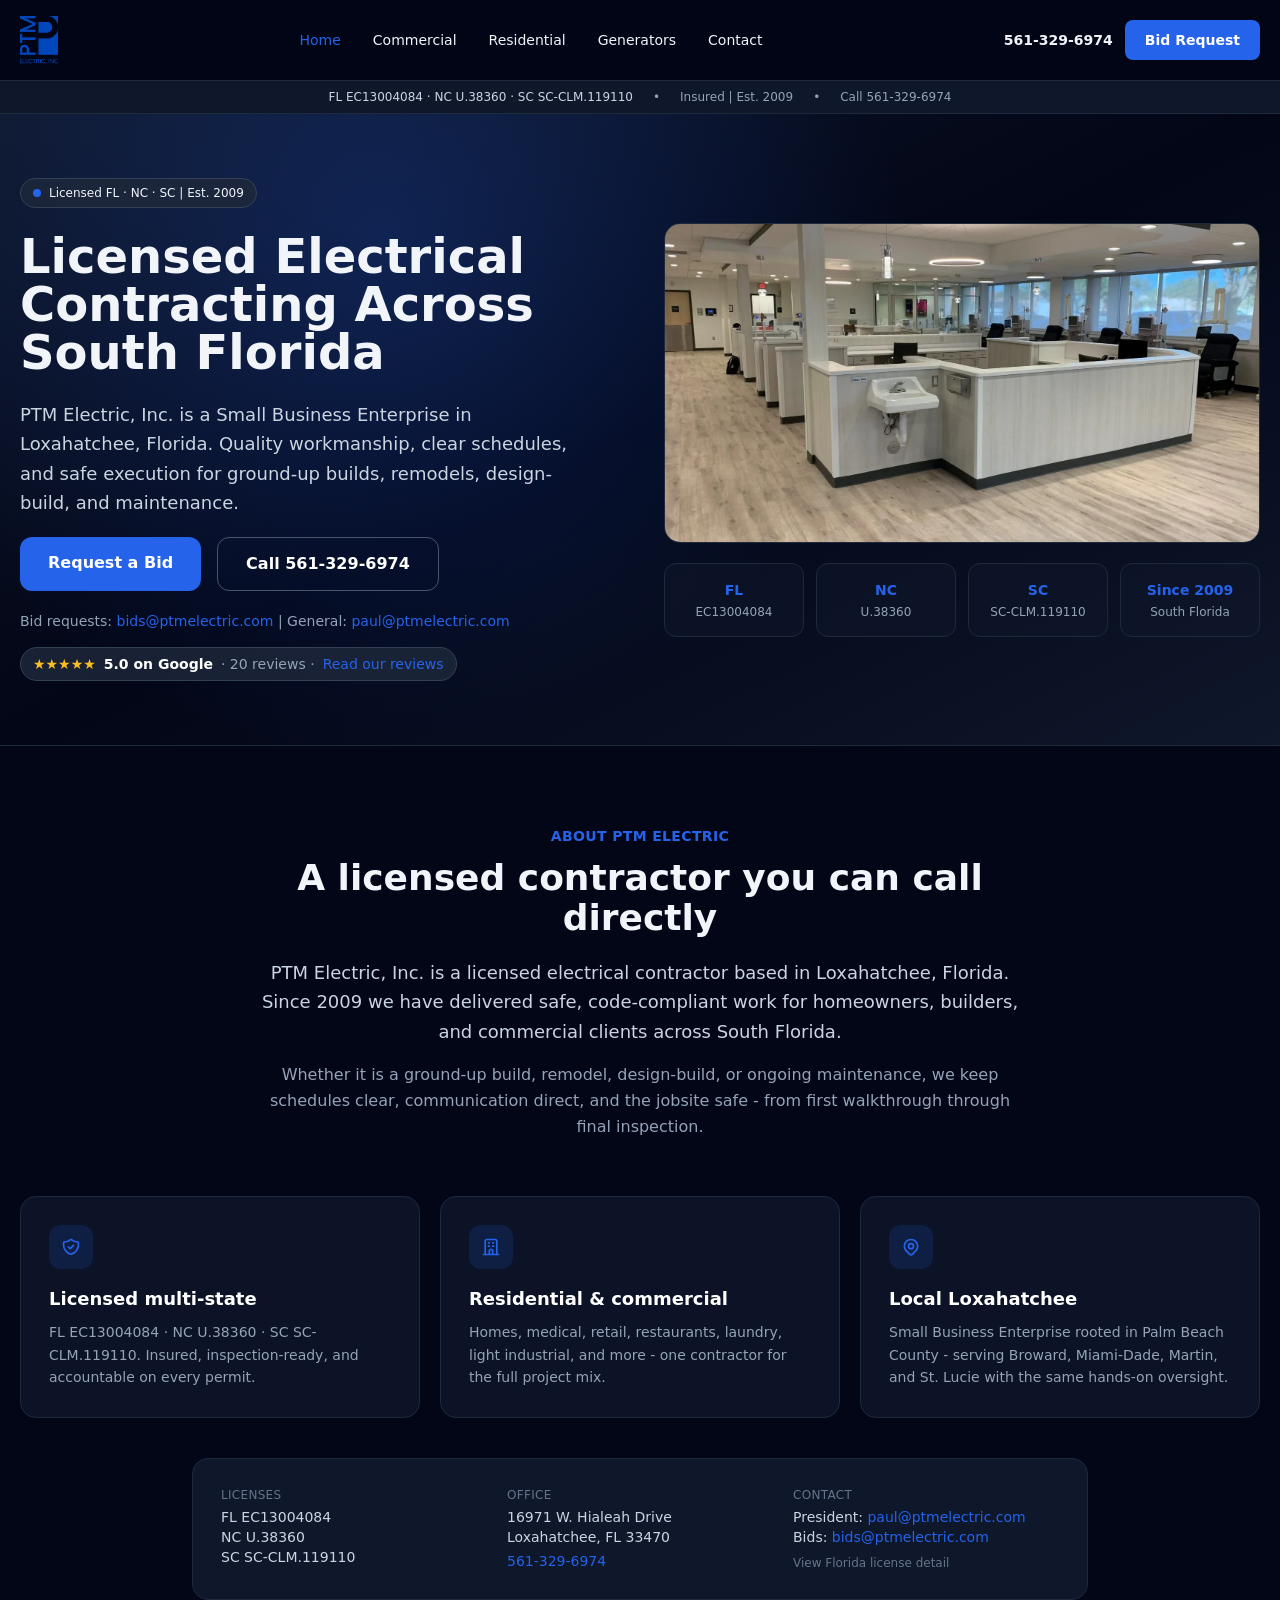
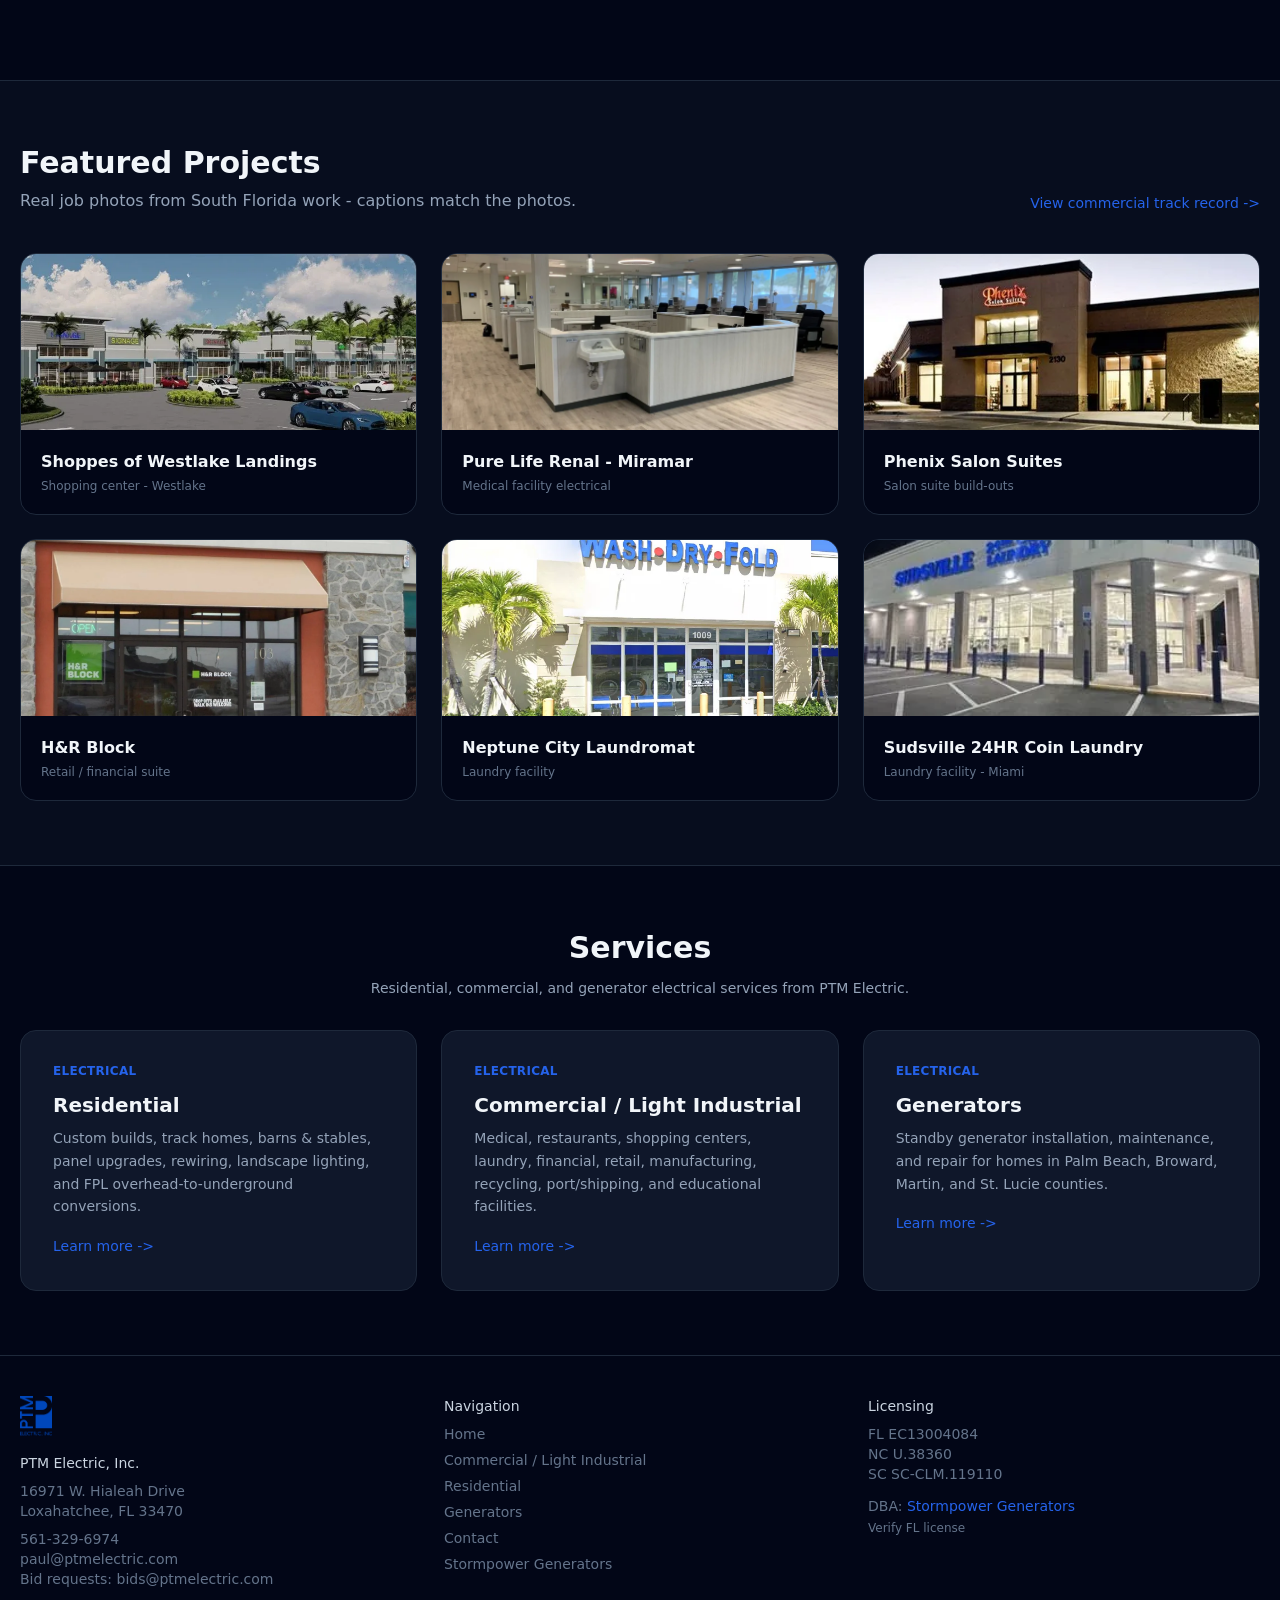
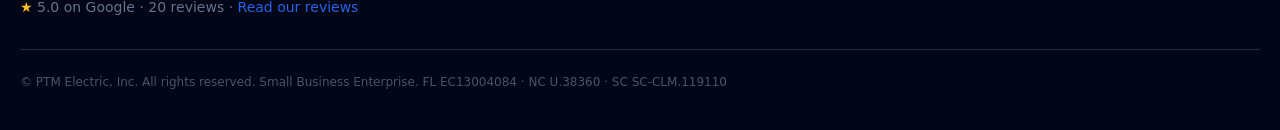
==== index.html @ c814280e "Rewrite meta descriptions (140-155 chars, lead with services)" ====
<!DOCTYPE html>
<html lang="en">
<head>
  <meta charset="UTF-8" />
  <meta name="viewport" content="width=device-width, initial-scale=1" />
  <title>Licensed Electrical Contractor South Florida | PTM Electric, Inc.</title>
  <meta name="description" content="Licensed electrical contractor in Loxahatchee since 2009. Homes and businesses from Miami-Dade to St. Lucie County. Call 561-329-6974.">
  <link rel="canonical" href="https://ptmelectric.com/">
  <link rel="stylesheet" href="css/styles.css?v=fe14230">
  <script type="application/ld+json">{"@context":"https://schema.org","@type":"Electrician","name":"PTM Electric, Inc.","image":"https://ptmelectric.com/images/ptm-logo.png","url":"https://ptmelectric.com","telephone":"+1-561-329-6974","email":"paul@ptmelectric.com","address":{"@type":"PostalAddress","streetAddress":"16971 W. Hialeah Drive","addressLocality":"Loxahatchee","addressRegion":"FL","postalCode":"33470","addressCountry":"US"},"areaServed":[{"@type":"AdministrativeArea","name":"Palm Beach County"},{"@type":"AdministrativeArea","name":"Broward County"},{"@type":"AdministrativeArea","name":"Miami-Dade County"},{"@type":"AdministrativeArea","name":"Martin County"},{"@type":"AdministrativeArea","name":"St. Lucie County"}],"priceRange":"$$","description":"Licensed electrical contractor in South Florida. Licenses: FL EC13004084, NC U.38360, SC SC-CLM.119110. DBA Stormpower Generators for standby generators."}</script>
  <script data-goatcounter="https://ptmelectric.goatcounter.com/count" async src="//gc.zgo.at/count.js"></script>
</head>
<body class="bg-slate-950 text-slate-100 antialiased">
  <div class="fixed bottom-0 inset-x-0 z-50 bg-slate-900/95 backdrop-blur border-t border-slate-700 p-3 flex gap-3 md:hidden">
    <a href="tel:5613296974" class="flex-1 bg-brand-500 hover:bg-brand-600 text-white font-semibold py-3 rounded-xl text-center text-sm">Call 561-329-6974</a>
    <a href="contact.html#bid-request" class="flex-1 border border-slate-500 hover:border-brand-500 text-white font-semibold py-3 rounded-xl text-center text-sm">Bid Request</a>
  </div>
  <header class="bg-slate-950/90 backdrop-blur border-b border-slate-800 sticky top-0 z-40">
    <div class="max-w-7xl mx-auto px-5 py-4 flex items-center justify-between">
      <a href="index.html"><img src="images/ptm-logo.png" alt="PTM Electric, Inc." class="h-10 md:h-12 w-auto object-contain"></a>
      <nav class="hidden md:flex items-center gap-8 text-sm font-medium">
        <a href="index.html" class="text-brand-500">Home</a>
        <a href="commercial.html" class="hover:text-brand-500 transition">Commercial</a>
        <a href="residential.html" class="hover:text-brand-500 transition">Residential</a>
        <a href="generators.html" class="hover:text-brand-500 transition">Generators</a>
        <a href="contact.html" class="hover:text-brand-500 transition">Contact</a>
      </nav>
      <div class="hidden md:flex items-center gap-3">
        <a href="tel:5613296974" class="text-sm font-semibold hover:text-brand-500 transition">561-329-6974</a>
        <a href="contact.html#bid-request" class="bg-brand-500 hover:bg-brand-600 text-white text-sm font-semibold px-5 py-2.5 rounded-lg transition">Bid Request</a>
      </div>
      <button id="menuBtn" class="md:hidden text-slate-300" aria-label="Open menu"><svg class="w-7 h-7" fill="none" stroke="currentColor" viewBox="0 0 24 24"><path stroke-linecap="round" stroke-linejoin="round" stroke-width="2" d="M4 6h16M4 12h16M4 18h16"/></svg></button>
    </div>
    <div id="mobileNav" class="hidden md:hidden border-t border-slate-800 bg-slate-950">
      <div class="px-5 py-4 flex flex-col gap-4 text-sm font-medium">
        <a href="index.html" class="text-brand-500">Home</a>
        <a href="commercial.html" class="hover:text-brand-500 transition">Commercial</a>
        <a href="residential.html" class="hover:text-brand-500 transition">Residential</a>
        <a href="generators.html" class="hover:text-brand-500 transition">Generators</a>
        <a href="contact.html" class="hover:text-brand-500 transition">Contact</a>
      </div>
    </div>
  </header>
  <div class="bg-slate-900 border-b border-slate-800">
    <div class="max-w-7xl mx-auto px-5 py-2 flex flex-wrap items-center justify-center gap-x-5 gap-y-1 text-xs text-slate-400">
      <span class="font-medium text-slate-300">FL EC13004084 &#183; NC U.38360 &#183; SC SC-CLM.119110</span>
      <span class="hidden sm:inline">&#8226;</span>
      <span>Insured | Est. 2009</span>
      <span class="hidden sm:inline">&#8226;</span>
      <span>Call 561-329-6974</span>
    </div>
  </div>
  <section class="relative overflow-hidden">
    <div class="absolute inset-0 bg-gradient-to-br from-slate-900 via-slate-950 to-slate-900"></div>
    <div class="absolute inset-0 opacity-25" style="background-image:radial-gradient(circle at 30% 20%,#2563eb 0%,transparent 50%)"></div>
    <div class="relative max-w-7xl mx-auto px-5 py-14 md:py-16">
      <div class="grid lg:grid-cols-2 gap-12 items-center">
        <div>
          <div class="inline-flex items-center gap-2 bg-slate-800/80 border border-slate-700 text-xs font-medium px-3 py-1.5 rounded-full mb-6"><span class="w-2 h-2 rounded-full bg-brand-500"></span>Licensed FL &#183; NC &#183; SC | Est. 2009</div>
          <h1 class="text-4xl md:text-5xl font-bold leading-tight mb-6">Licensed Electrical Contracting Across South Florida</h1>
          <p class="text-lg text-slate-300 mb-5 max-w-xl leading-relaxed">PTM Electric, Inc. is a Small Business Enterprise in Loxahatchee, Florida. Quality workmanship, clear schedules, and safe execution for ground-up builds, remodels, design-build, and maintenance.</p>
          <div class="flex flex-col sm:flex-row gap-4">
            <a href="contact.html#bid-request" class="bg-brand-500 hover:bg-brand-600 text-white font-semibold px-7 py-3.5 rounded-xl text-center transition">Request a Bid</a>
            <a href="tel:5613296974" class="border border-slate-600 hover:border-brand-500 text-white font-semibold px-7 py-3.5 rounded-xl text-center transition">Call 561-329-6974</a>
          </div>
          <p class="mt-5 text-sm text-slate-400">Bid requests: <a href="mailto:bids@ptmelectric.com" class="text-brand-500 hover:underline">bids@ptmelectric.com</a> | General: <a href="mailto:paul@ptmelectric.com" class="text-brand-500 hover:underline">paul@ptmelectric.com</a></p>
          <a href="https://maps.google.com/?cid=5602815749490715574" target="_blank" rel="noopener" class="mt-4 inline-flex items-center gap-1.5 sm:gap-2 whitespace-nowrap bg-slate-800/80 border border-slate-700 hover:border-brand-500 text-xs sm:text-sm px-3 py-1.5 rounded-full transition"><span class="text-amber-400" aria-hidden="true">&#9733;&#9733;&#9733;&#9733;&#9733;</span><span class="font-semibold text-white">5.0 on Google</span><span class="text-slate-400">&#183; 20 reviews &#183;</span><span class="text-brand-500 font-medium">Read our reviews</span></a>
        </div>
        <div class="space-y-5">
          <img width="1600" height="1200" src="images/projects/pure-life-renal-miramar-medical-facility-interior.webp" alt="Pure Life Renal Miramar - medical facility electrical by PTM Electric" class="rounded-2xl border border-slate-800 w-full object-cover max-h-80">
          <div class="grid grid-cols-2 sm:grid-cols-4 gap-3 text-center">
            <div class="bg-slate-900/60 border border-slate-800 rounded-xl py-4 px-2"><div class="text-brand-500 font-bold text-sm">FL</div><div class="text-xs text-slate-400 mt-1">EC13004084</div></div>
            <div class="bg-slate-900/60 border border-slate-800 rounded-xl py-4 px-2"><div class="text-brand-500 font-bold text-sm">NC</div><div class="text-xs text-slate-400 mt-1">U.38360</div></div>
            <div class="bg-slate-900/60 border border-slate-800 rounded-xl py-4 px-2"><div class="text-brand-500 font-bold text-sm">SC</div><div class="text-xs text-slate-400 mt-1">SC-CLM.119110</div></div>
            <div class="bg-slate-900/60 border border-slate-800 rounded-xl py-4 px-2"><div class="text-brand-500 font-bold text-sm">Since 2009</div><div class="text-xs text-slate-400 mt-1">South Florida</div></div>
          </div>
        </div>
      </div>
    </div>
  </section>
  <section class="py-16 md:py-20 border-t border-slate-800" id="about">
    <div class="max-w-7xl mx-auto px-5">
      <div class="max-w-3xl mx-auto text-center mb-12 md:mb-14">
        <p class="text-brand-500 text-sm font-semibold uppercase tracking-wide mb-3">About PTM Electric</p>
        <h2 class="text-3xl md:text-4xl font-bold mb-5">A licensed contractor you can call directly</h2>
        <p class="text-slate-300 text-lg leading-relaxed mb-4">PTM Electric, Inc. is a licensed electrical contractor based in Loxahatchee, Florida. Since 2009 we have delivered safe, code-compliant work for homeowners, builders, and commercial clients across South Florida.</p>
        <p class="text-slate-400 leading-relaxed">Whether it is a ground-up build, remodel, design-build, or ongoing maintenance, we keep schedules clear, communication direct, and the jobsite safe - from first walkthrough through final inspection.</p>
      </div>
      <div class="grid md:grid-cols-3 gap-5 mb-10">
        <div class="bg-slate-900/80 border border-slate-800 rounded-2xl p-6 md:p-7 hover:border-slate-700 transition">
          <div class="w-11 h-11 rounded-xl bg-brand-500/15 text-brand-500 flex items-center justify-center mb-4" aria-hidden="true">
            <svg class="w-5 h-5" fill="none" stroke="currentColor" viewBox="0 0 24 24"><path stroke-linecap="round" stroke-linejoin="round" stroke-width="2" d="M9 12l2 2 4-4m5.618-4.016A11.955 11.955 0 0112 2.944a11.955 11.955 0 01-8.618 3.04A12.02 12.02 0 003 9c0 5.591 3.824 10.29 9 11.622 5.176-1.332 9-6.03 9-11.622 0-1.042-.133-2.052-.382-3.016z"/></svg>
          </div>
          <h3 class="font-semibold text-white text-lg mb-2">Licensed multi-state</h3>
          <p class="text-sm text-slate-400 leading-relaxed">FL EC13004084 &#183; NC U.38360 &#183; SC SC-CLM.119110. Insured, inspection-ready, and accountable on every permit.</p>
        </div>
        <div class="bg-slate-900/80 border border-slate-800 rounded-2xl p-6 md:p-7 hover:border-slate-700 transition">
          <div class="w-11 h-11 rounded-xl bg-brand-500/15 text-brand-500 flex items-center justify-center mb-4" aria-hidden="true">
            <svg class="w-5 h-5" fill="none" stroke="currentColor" viewBox="0 0 24 24"><path stroke-linecap="round" stroke-linejoin="round" stroke-width="2" d="M19 21V5a2 2 0 00-2-2H7a2 2 0 00-2 2v16m14 0h2m-2 0h-5m-9 0H3m2 0h5M9 7h1m-1 4h1m4-4h1m-1 4h1m-5 10v-5a1 1 0 011-1h2a1 1 0 011 1v5m-4 0h4"/></svg>
          </div>
          <h3 class="font-semibold text-white text-lg mb-2">Residential &amp; commercial</h3>
          <p class="text-sm text-slate-400 leading-relaxed">Homes, medical, retail, restaurants, laundry, light industrial, and more - one contractor for the full project mix.</p>
        </div>
        <div class="bg-slate-900/80 border border-slate-800 rounded-2xl p-6 md:p-7 hover:border-slate-700 transition">
          <div class="w-11 h-11 rounded-xl bg-brand-500/15 text-brand-500 flex items-center justify-center mb-4" aria-hidden="true">
            <svg class="w-5 h-5" fill="none" stroke="currentColor" viewBox="0 0 24 24"><path stroke-linecap="round" stroke-linejoin="round" stroke-width="2" d="M17.657 16.657L13.414 20.9a1.998 1.998 0 01-2.827 0l-4.244-4.243a8 8 0 1111.314 0z"/><path stroke-linecap="round" stroke-linejoin="round" stroke-width="2" d="M15 11a3 3 0 11-6 0 3 3 0 016 0z"/></svg>
          </div>
          <h3 class="font-semibold text-white text-lg mb-2">Local Loxahatchee</h3>
          <p class="text-sm text-slate-400 leading-relaxed">Small Business Enterprise rooted in Palm Beach County - serving Broward, Miami-Dade, Martin, and St. Lucie with the same hands-on oversight.</p>
        </div>
      </div>
      <div class="max-w-4xl mx-auto bg-slate-900 border border-slate-800 rounded-2xl p-6 md:p-7">
        <div class="grid sm:grid-cols-3 gap-5 text-sm">
          <div>
            <div class="text-xs uppercase tracking-wide text-slate-500 mb-1">Licenses</div>
            <div class="text-slate-300">FL EC13004084</div>
            <div class="text-slate-300">NC U.38360</div>
            <div class="text-slate-300">SC SC-CLM.119110</div>
          </div>
          <div>
            <div class="text-xs uppercase tracking-wide text-slate-500 mb-1">Office</div>
            <div class="text-slate-300">16971 W. Hialeah Drive</div>
            <div class="text-slate-300">Loxahatchee, FL 33470</div>
            <div class="mt-1"><a href="tel:5613296974" class="text-brand-500 hover:underline">561-329-6974</a></div>
          </div>
          <div>
            <div class="text-xs uppercase tracking-wide text-slate-500 mb-1">Contact</div>
            <div class="text-slate-300">President: <a href="mailto:paul@ptmelectric.com" class="text-brand-500 hover:underline">paul@ptmelectric.com</a></div>
            <div class="text-slate-300">Bids: <a href="mailto:bids@ptmelectric.com" class="text-brand-500 hover:underline">bids@ptmelectric.com</a></div>
            <div class="mt-2 text-xs text-slate-500"><a href="https://www.myfloridalicense.com/LicenseDetail.asp?SID=&id=FB0F0DAA7CD6AF671BA4BA34830B08B7" class="hover:text-brand-500" target="_blank" rel="noopener">View Florida license detail</a></div>
          </div>
        </div>
      </div>
    </div>
  </section>
  <section class="py-16 bg-slate-900/40 border-y border-slate-800">
    <div class="max-w-7xl mx-auto px-5">
      <div class="flex flex-col md:flex-row md:items-end md:justify-between gap-4 mb-10">
        <div>
          <h2 class="text-3xl font-bold mb-2">Featured Projects</h2>
          <p class="text-slate-400">Real job photos from South Florida work - captions match the photos.</p>
        </div>
        <a href="commercial.html" class="text-brand-500 hover:underline text-sm font-medium">View commercial track record -></a>
      </div>
      <div class="grid sm:grid-cols-2 lg:grid-cols-3 gap-6">
        <article class="bg-slate-950 border border-slate-800 rounded-2xl overflow-hidden"><img width="800" height="314" loading="lazy" decoding="async" src="images/projects/shoppes-of-westlake-landings.webp" alt="Shoppes of Westlake Landings commercial plaza" class="w-full h-44 object-cover"><div class="p-5"><h3 class="font-semibold mb-1">Shoppes of Westlake Landings</h3><p class="text-xs text-slate-500">Shopping center - Westlake</p></div></article>
        <article class="bg-slate-950 border border-slate-800 rounded-2xl overflow-hidden"><img width="1600" height="1200" loading="lazy" decoding="async" src="images/projects/pure-life-renal-miramar-medical-facility-interior.webp" alt="Pure Life Renal Miramar dialysis clinic interior" class="w-full h-44 object-cover"><div class="p-5"><h3 class="font-semibold mb-1">Pure Life Renal - Miramar</h3><p class="text-xs text-slate-500">Medical facility electrical</p></div></article>
        <article class="bg-slate-950 border border-slate-800 rounded-2xl overflow-hidden"><img width="530" height="246" loading="lazy" decoding="async" src="images/projects/phenix-salon-suites-storefront-at-night.webp" alt="Phenix Salon Suites illuminated storefront" class="w-full h-44 object-cover"><div class="p-5"><h3 class="font-semibold mb-1">Phenix Salon Suites</h3><p class="text-xs text-slate-500">Salon suite build-outs</p></div></article>
        <article class="bg-slate-950 border border-slate-800 rounded-2xl overflow-hidden"><img width="1200" height="1008" loading="lazy" decoding="async" src="images/projects/handr-block-retail-storefront.webp" alt="H&amp;R Block commercial storefront suite 103" class="w-full h-44 object-cover"><div class="p-5"><h3 class="font-semibold mb-1">H&amp;R Block</h3><p class="text-xs text-slate-500">Retail / financial suite</p></div></article>
        <article class="bg-slate-950 border border-slate-800 rounded-2xl overflow-hidden"><img width="721" height="447" loading="lazy" decoding="async" src="images/projects/neptune-city-laundromat-storefront.webp" alt="Neptune City Laundromat Wash Dry Fold storefront" class="w-full h-44 object-cover"><div class="p-5"><h3 class="font-semibold mb-1">Neptune City Laundromat</h3><p class="text-xs text-slate-500">Laundry facility</p></div></article>
        <article class="bg-slate-950 border border-slate-800 rounded-2xl overflow-hidden"><img width="348" height="348" loading="lazy" decoding="async" src="images/projects/sudsville-24hr-coin-laundry-night-exterior.webp" alt="Sudsville 24HR Coin Laundry night exterior" class="w-full h-44 object-cover"><div class="p-5"><h3 class="font-semibold mb-1">Sudsville 24HR Coin Laundry</h3><p class="text-xs text-slate-500">Laundry facility - Miami</p></div></article>
      </div>
    </div>
  </section>
  <section class="py-16" id="services">
    <div class="max-w-7xl mx-auto px-5">
      <h2 class="text-3xl font-bold mb-3 text-center">Services</h2>
      <p class="text-slate-400 text-center text-sm mb-8 max-w-2xl mx-auto">Residential, commercial, and generator electrical services from PTM Electric.</p>
      <div class="grid md:grid-cols-3 gap-6">
        <a href="residential.html" class="block bg-slate-900 border border-slate-800 hover:border-brand-500 rounded-2xl p-8 transition h-full">
          <div class="text-brand-500 text-xs font-semibold uppercase tracking-wide mb-3">Electrical</div>
          <h3 class="text-xl font-bold mb-2">Residential</h3>
          <p class="text-slate-400 text-sm leading-relaxed mb-4">Custom builds, track homes, barns &amp; stables, panel upgrades, rewiring, landscape lighting, and FPL overhead-to-underground conversions.</p>
          <span class="text-brand-500 text-sm font-medium">Learn more -></span>
        </a>
        <a href="commercial.html" class="block bg-slate-900 border border-slate-800 hover:border-brand-500 rounded-2xl p-8 transition h-full">
          <div class="text-brand-500 text-xs font-semibold uppercase tracking-wide mb-3">Electrical</div>
          <h3 class="text-xl font-bold mb-2">Commercial / Light Industrial</h3>
          <p class="text-slate-400 text-sm leading-relaxed mb-4">Medical, restaurants, shopping centers, laundry, financial, retail, manufacturing, recycling, port/shipping, and educational facilities.</p>
          <span class="text-brand-500 text-sm font-medium">Learn more -></span>
        </a>
        <a href="generators.html" class="block bg-slate-900 border border-slate-800 hover:border-brand-500 rounded-2xl p-8 transition h-full">
          <div class="text-brand-500 text-xs font-semibold uppercase tracking-wide mb-3">Electrical</div>
          <h3 class="text-xl font-bold mb-2">Generators</h3>
          <p class="text-slate-400 text-sm leading-relaxed mb-4">Standby generator installation, maintenance, and repair for homes in Palm Beach, Broward, Martin, and St. Lucie counties.</p>
          <span class="text-brand-500 text-sm font-medium">Learn more -></span>
        </a>
      </div>
    </div>
  </section>
  <footer class="border-t border-slate-800 py-10 pb-24 md:pb-10">
    <div class="max-w-7xl mx-auto px-5">
      <div class="grid md:grid-cols-3 gap-8 text-sm text-slate-500 mb-8">
        <div>
          <a href="index.html" class="inline-block mb-3"><img src="images/ptm-logo.png" alt="PTM Electric, Inc." class="h-10 w-auto object-contain"></a>
          <div class="font-medium text-slate-300 mb-2">PTM Electric, Inc.</div>
          <div>16971 W. Hialeah Drive</div>
          <div>Loxahatchee, FL 33470</div>
          <div class="mt-2"><a href="tel:5613296974" class="hover:text-brand-500 transition">561-329-6974</a></div>
          <div><a href="mailto:paul@ptmelectric.com" class="hover:text-brand-500 transition">paul@ptmelectric.com</a></div>
          <div>Bid requests: <a href="mailto:bids@ptmelectric.com" class="hover:text-brand-500 transition">bids@ptmelectric.com</a></div>
          <div class="mt-2"><a href="https://maps.google.com/?cid=5602815749490715574" target="_blank" rel="noopener" class="hover:text-brand-500 transition"><span class="text-amber-400" aria-hidden="true">&#9733;</span> 5.0 on Google &#183; 20 reviews &#183; <span class="text-brand-500">Read our reviews</span></a></div>
        </div>
        <div>
          <div class="font-medium text-slate-300 mb-2">Navigation</div>
          <div class="flex flex-col gap-1.5">
            <a href="index.html" class="hover:text-brand-500 transition">Home</a>
            <a href="commercial.html" class="hover:text-brand-500 transition">Commercial / Light Industrial</a>
            <a href="residential.html" class="hover:text-brand-500 transition">Residential</a>
            <a href="generators.html" class="hover:text-brand-500 transition">Generators</a>
            <a href="contact.html" class="hover:text-brand-500 transition">Contact</a>
            <a href="https://www.stormpowergenerators.com" class="hover:text-storm-400 transition" target="_blank" rel="noopener">Stormpower Generators</a>
          </div>
        </div>
        <div>
          <div class="font-medium text-slate-300 mb-2">Licensing</div>
          <div>FL EC13004084</div>
          <div>NC U.38360</div>
          <div>SC SC-CLM.119110</div>
          <div class="mt-3">DBA: <a href="generators.html" class="text-brand-500 hover:underline">Stormpower Generators</a></div>
          <div class="mt-1 text-xs"><a href="https://www.myfloridalicense.com/LicenseDetail.asp?SID=&id=FB0F0DAA7CD6AF671BA4BA34830B08B7" class="hover:text-brand-500 transition" target="_blank" rel="noopener">Verify FL license</a></div>
        </div>
      </div>
      <div class="text-xs text-slate-600 border-t border-slate-800 pt-6">&copy; PTM Electric, Inc. All rights reserved. Small Business Enterprise. FL EC13004084 &#183; NC U.38360 &#183; SC SC-CLM.119110</div>
    </div>
  </footer>
  <script>const btn=document.getElementById('menuBtn');const nav=document.getElementById('mobileNav');if(btn&&nav)btn.addEventListener('click',()=>{nav.classList.toggle('hidden');});</script>
</body>
</html>
---- css/styles.css ----
*,:after,:before{--tw-border-spacing-x:0;--tw-border-spacing-y:0;--tw-translate-x:0;--tw-translate-y:0;--tw-rotate:0;--tw-skew-x:0;--tw-skew-y:0;--tw-scale-x:1;--tw-scale-y:1;--tw-pan-x: ;--tw-pan-y: ;--tw-pinch-zoom: ;--tw-scroll-snap-strictness:proximity;--tw-gradient-from-position: ;--tw-gradient-via-position: ;--tw-gradient-to-position: ;--tw-ordinal: ;--tw-slashed-zero: ;--tw-numeric-figure: ;--tw-numeric-spacing: ;--tw-numeric-fraction: ;--tw-ring-inset: ;--tw-ring-offset-width:0px;--tw-ring-offset-color:#fff;--tw-ring-color:rgba(59,130,246,.5);--tw-ring-offset-shadow:0 0 #0000;--tw-ring-shadow:0 0 #0000;--tw-shadow:0 0 #0000;--tw-shadow-colored:0 0 #0000;--tw-blur: ;--tw-brightness: ;--tw-contrast: ;--tw-grayscale: ;--tw-hue-rotate: ;--tw-invert: ;--tw-saturate: ;--tw-sepia: ;--tw-drop-shadow: ;--tw-backdrop-blur: ;--tw-backdrop-brightness: ;--tw-backdrop-contrast: ;--tw-backdrop-grayscale: ;--tw-backdrop-hue-rotate: ;--tw-backdrop-invert: ;--tw-backdrop-opacity: ;--tw-backdrop-saturate: ;--tw-backdrop-sepia: ;--tw-contain-size: ;--tw-contain-layout: ;--tw-contain-paint: ;--tw-contain-style: }::backdrop{--tw-border-spacing-x:0;--tw-border-spacing-y:0;--tw-translate-x:0;--tw-translate-y:0;--tw-rotate:0;--tw-skew-x:0;--tw-skew-y:0;--tw-scale-x:1;--tw-scale-y:1;--tw-pan-x: ;--tw-pan-y: ;--tw-pinch-zoom: ;--tw-scroll-snap-strictness:proximity;--tw-gradient-from-position: ;--tw-gradient-via-position: ;--tw-gradient-to-position: ;--tw-ordinal: ;--tw-slashed-zero: ;--tw-numeric-figure: ;--tw-numeric-spacing: ;--tw-numeric-fraction: ;--tw-ring-inset: ;--tw-ring-offset-width:0px;--tw-ring-offset-color:#fff;--tw-ring-color:rgba(59,130,246,.5);--tw-ring-offset-shadow:0 0 #0000;--tw-ring-shadow:0 0 #0000;--tw-shadow:0 0 #0000;--tw-shadow-colored:0 0 #0000;--tw-blur: ;--tw-brightness: ;--tw-contrast: ;--tw-grayscale: ;--tw-hue-rotate: ;--tw-invert: ;--tw-saturate: ;--tw-sepia: ;--tw-drop-shadow: ;--tw-backdrop-blur: ;--tw-backdrop-brightness: ;--tw-backdrop-contrast: ;--tw-backdrop-grayscale: ;--tw-backdrop-hue-rotate: ;--tw-backdrop-invert: ;--tw-backdrop-opacity: ;--tw-backdrop-saturate: ;--tw-backdrop-sepia: ;--tw-contain-size: ;--tw-contain-layout: ;--tw-contain-paint: ;--tw-contain-style: }/*! tailwindcss v3.4.17 | MIT License | https://tailwindcss.com*/*,:after,:before{box-sizing:border-box;border:0 solid #e5e7eb}:after,:before{--tw-content:""}:host,html{line-height:1.5;-webkit-text-size-adjust:100%;-moz-tab-size:4;-o-tab-size:4;tab-size:4;font-family:ui-sans-serif,system-ui,sans-serif,Apple Color Emoji,Segoe UI Emoji,Segoe UI Symbol,Noto Color Emoji;font-feature-settings:normal;font-variation-settings:normal;-webkit-tap-highlight-color:transparent}body{margin:0;line-height:inherit}hr{height:0;color:inherit;border-top-width:1px}abbr:where([title]){-webkit-text-decoration:underline dotted;text-decoration:underline dotted}h1,h2,h3,h4,h5,h6{font-size:inherit;font-weight:inherit}a{color:inherit;text-decoration:inherit}b,strong{font-weight:bolder}code,kbd,pre,samp{font-family:ui-monospace,SFMono-Regular,Menlo,Monaco,Consolas,Liberation Mono,Courier New,monospace;font-feature-settings:normal;font-variation-settings:normal;font-size:1em}small{font-size:80%}sub,sup{font-size:75%;line-height:0;position:relative;vertical-align:baseline}sub{bottom:-.25em}sup{top:-.5em}table{text-indent:0;border-color:inherit;border-collapse:collapse}button,input,optgroup,select,textarea{font-family:inherit;font-feature-settings:inherit;font-variation-settings:inherit;font-size:100%;font-weight:inherit;line-height:inherit;letter-spacing:inherit;color:inherit;margin:0;padding:0}button,select{text-transform:none}button,input:where([type=button]),input:where([type=reset]),input:where([type=submit]){-webkit-appearance:button;background-color:transparent;background-image:none}:-moz-focusring{outline:auto}:-moz-ui-invalid{box-shadow:none}progress{vertical-align:baseline}::-webkit-inner-spin-button,::-webkit-outer-spin-button{height:auto}[type=search]{-webkit-appearance:textfield;outline-offset:-2px}::-webkit-search-decoration{-webkit-appearance:none}::-webkit-file-upload-button{-webkit-appearance:button;font:inherit}summary{display:list-item}blockquote,dd,dl,figure,h1,h2,h3,h4,h5,h6,hr,p,pre{margin:0}fieldset{margin:0}fieldset,legend{padding:0}menu,ol,ul{list-style:none;margin:0;padding:0}dialog{padding:0}textarea{resize:vertical}input::-moz-placeholder,textarea::-moz-placeholder{opacity:1;color:#9ca3af}input::placeholder,textarea::placeholder{opacity:1;color:#9ca3af}[role=button],button{cursor:pointer}:disabled{cursor:default}audio,canvas,embed,iframe,img,object,svg,video{display:block;vertical-align:middle}img,video{max-width:100%;height:auto}[hidden]:where(:not([hidden=until-found])){display:none}.fixed{position:fixed}.absolute{position:absolute}.relative{position:relative}.sticky{position:sticky}.inset-0{inset:0}.inset-x-0{left:0;right:0}.bottom-0{bottom:0}.top-0{top:0}.z-40{z-index:40}.z-50{z-index:50}.mx-auto{margin-left:auto;margin-right:auto}.mb-1{margin-bottom:.25rem}.mb-1\.5{margin-bottom:.375rem}.mb-10{margin-bottom:2.5rem}.mb-12{margin-bottom:3rem}.mb-2{margin-bottom:.5rem}.mb-3{margin-bottom:.75rem}.mb-4{margin-bottom:1rem}.mb-5{margin-bottom:1.25rem}.mb-6{margin-bottom:1.5rem}.mb-8{margin-bottom:2rem}.mt-1{margin-top:.25rem}.mt-2{margin-top:.5rem}.mt-3{margin-top:.75rem}.mt-4{margin-top:1rem}.mt-5{margin-top:1.25rem}.mt-6{margin-top:1.5rem}.mt-8{margin-top:2rem}.block{display:block}.inline-block{display:inline-block}.flex{display:flex}.inline-flex{display:inline-flex}.grid{display:grid}.hidden{display:none}.h-10{height:2.5rem}.h-11{height:2.75rem}.h-2{height:.5rem}.h-40{height:10rem}.h-44{height:11rem}.h-5{height:1.25rem}.h-7{height:1.75rem}.h-8{height:2rem}.h-full{height:100%}.max-h-80{max-height:20rem}.w-11{width:2.75rem}.w-2{width:.5rem}.w-5{width:1.25rem}.w-7{width:1.75rem}.w-auto{width:auto}.w-full{width:100%}.max-w-2xl{max-width:42rem}.max-w-3xl{max-width:48rem}.max-w-4xl{max-width:56rem}.max-w-7xl{max-width:80rem}.max-w-xl{max-width:36rem}.flex-1{flex:1 1 0%}.grid-cols-2{grid-template-columns:repeat(2,minmax(0,1fr))}.flex-col{flex-direction:column}.flex-wrap{flex-wrap:wrap}.items-center{align-items:center}.justify-center{justify-content:center}.justify-between{justify-content:space-between}.gap-1\.5{gap:.375rem}.gap-10{gap:2.5rem}.gap-12{gap:3rem}.gap-2{gap:.5rem}.gap-3{gap:.75rem}.gap-4{gap:1rem}.gap-5{gap:1.25rem}.gap-6{gap:1.5rem}.gap-8{gap:2rem}.gap-x-5{-moz-column-gap:1.25rem;column-gap:1.25rem}.gap-y-1{row-gap:.25rem}.space-y-1>:not([hidden])~:not([hidden]){--tw-space-y-reverse:0;margin-top:calc(.25rem*(1 - var(--tw-space-y-reverse)));margin-bottom:calc(.25rem*var(--tw-space-y-reverse))}.space-y-3>:not([hidden])~:not([hidden]){--tw-space-y-reverse:0;margin-top:calc(.75rem*(1 - var(--tw-space-y-reverse)));margin-bottom:calc(.75rem*var(--tw-space-y-reverse))}.space-y-5>:not([hidden])~:not([hidden]){--tw-space-y-reverse:0;margin-top:calc(1.25rem*(1 - var(--tw-space-y-reverse)));margin-bottom:calc(1.25rem*var(--tw-space-y-reverse))}.overflow-hidden{overflow:hidden}.whitespace-nowrap{white-space:nowrap}.rounded{border-radius:.25rem}.rounded-2xl{border-radius:1rem}.rounded-full{border-radius:9999px}.rounded-lg{border-radius:.5rem}.rounded-xl{border-radius:.75rem}.border{border-width:1px}.border-y{border-top-width:1px}.border-b,.border-y{border-bottom-width:1px}.border-t{border-top-width:1px}.border-slate-500{--tw-border-opacity:1;border-color:rgb(100 116 139/var(--tw-border-opacity,1))}.border-slate-600{--tw-border-opacity:1;border-color:rgb(71 85 105/var(--tw-border-opacity,1))}.border-slate-700{--tw-border-opacity:1;border-color:rgb(51 65 85/var(--tw-border-opacity,1))}.border-slate-800{--tw-border-opacity:1;border-color:rgb(30 41 59/var(--tw-border-opacity,1))}.border-storm-500\/30{border-color:rgba(245,158,11,.3)}.bg-brand-500{--tw-bg-opacity:1;background-color:rgb(37 99 235/var(--tw-bg-opacity,1))}.bg-brand-500\/15{background-color:rgba(37,99,235,.15)}.bg-slate-800\/80{background-color:rgba(30,41,59,.8)}.bg-slate-900{--tw-bg-opacity:1;background-color:rgb(15 23 42/var(--tw-bg-opacity,1))}.bg-slate-900\/40{background-color:rgba(15,23,42,.4)}.bg-slate-900\/60{background-color:rgba(15,23,42,.6)}.bg-slate-900\/80{background-color:rgba(15,23,42,.8)}.bg-slate-900\/95{background-color:rgba(15,23,42,.95)}.bg-slate-950{--tw-bg-opacity:1;background-color:rgb(2 6 23/var(--tw-bg-opacity,1))}.bg-slate-950\/90{background-color:rgba(2,6,23,.9)}.bg-storm-500{--tw-bg-opacity:1;background-color:rgb(245 158 11/var(--tw-bg-opacity,1))}.bg-white{--tw-bg-opacity:1;background-color:rgb(255 255 255/var(--tw-bg-opacity,1))}.bg-gradient-to-br{background-image:linear-gradient(to bottom right,var(--tw-gradient-stops))}.from-slate-900{--tw-gradient-from:#0f172a var(--tw-gradient-from-position);--tw-gradient-to:rgba(15,23,42,0) var(--tw-gradient-to-position);--tw-gradient-stops:var(--tw-gradient-from),var(--tw-gradient-to)}.via-slate-950{--tw-gradient-to:rgba(2,6,23,0) var(--tw-gradient-to-position);--tw-gradient-stops:var(--tw-gradient-from),#020617 var(--tw-gradient-via-position),var(--tw-gradient-to)}.to-slate-900{--tw-gradient-to:#0f172a var(--tw-gradient-to-position)}.object-contain{-o-object-fit:contain;object-fit:contain}.object-cover{-o-object-fit:cover;object-fit:cover}.object-center{-o-object-position:center;object-position:center}.p-3{padding:.75rem}.p-4{padding:1rem}.p-5{padding:1.25rem}.p-6{padding:1.5rem}.p-8{padding:2rem}.px-2{padding-left:.5rem;padding-right:.5rem}.px-3{padding-left:.75rem;padding-right:.75rem}.px-4{padding-left:1rem;padding-right:1rem}.px-5{padding-left:1.25rem;padding-right:1.25rem}.px-6{padding-left:1.5rem;padding-right:1.5rem}.px-7{padding-left:1.75rem;padding-right:1.75rem}.px-8{padding-left:2rem;padding-right:2rem}.py-1{padding-top:.25rem;padding-bottom:.25rem}.py-1\.5{padding-top:.375rem;padding-bottom:.375rem}.py-10{padding-top:2.5rem;padding-bottom:2.5rem}.py-12{padding-top:3rem;padding-bottom:3rem}.py-14{padding-top:3.5rem;padding-bottom:3.5rem}.py-16{padding-top:4rem;padding-bottom:4rem}.py-2{padding-top:.5rem;padding-bottom:.5rem}.py-2\.5{padding-top:.625rem;padding-bottom:.625rem}.py-3{padding-top:.75rem;padding-bottom:.75rem}.py-3\.5{padding-top:.875rem;padding-bottom:.875rem}.py-4{padding-top:1rem;padding-bottom:1rem}.pb-10{padding-bottom:2.5rem}.pb-16{padding-bottom:4rem}.pb-24{padding-bottom:6rem}.pt-6{padding-top:1.5rem}.text-left{text-align:left}.text-center{text-align:center}.text-2xl{font-size:1.5rem;line-height:2rem}.text-3xl{font-size:1.875rem;line-height:2.25rem}.text-4xl{font-size:2.25rem;line-height:2.5rem}.text-lg{font-size:1.125rem;line-height:1.75rem}.text-sm{font-size:.875rem;line-height:1.25rem}.text-xl{font-size:1.25rem;line-height:1.75rem}.text-xs{font-size:.75rem;line-height:1rem}.font-bold{font-weight:700}.font-medium{font-weight:500}.font-semibold{font-weight:600}.uppercase{text-transform:uppercase}.leading-relaxed{line-height:1.625}.leading-tight{line-height:1.25}.tracking-tight{letter-spacing:-.025em}.tracking-wide{letter-spacing:.025em}.text-amber-400{--tw-text-opacity:1;color:rgb(251 191 36/var(--tw-text-opacity,1))}.text-brand-500{--tw-text-opacity:1;color:rgb(37 99 235/var(--tw-text-opacity,1))}.text-slate-100{--tw-text-opacity:1;color:rgb(241 245 249/var(--tw-text-opacity,1))}.text-slate-300{--tw-text-opacity:1;color:rgb(203 213 225/var(--tw-text-opacity,1))}.text-slate-400{--tw-text-opacity:1;color:rgb(148 163 184/var(--tw-text-opacity,1))}.text-slate-500{--tw-text-opacity:1;color:rgb(100 116 139/var(--tw-text-opacity,1))}.text-slate-600{--tw-text-opacity:1;color:rgb(71 85 105/var(--tw-text-opacity,1))}.text-slate-950{--tw-text-opacity:1;color:rgb(2 6 23/var(--tw-text-opacity,1))}.text-storm-400{--tw-text-opacity:1;color:rgb(251 191 36/var(--tw-text-opacity,1))}.text-white{--tw-text-opacity:1;color:rgb(255 255 255/var(--tw-text-opacity,1))}.antialiased{-webkit-font-smoothing:antialiased;-moz-osx-font-smoothing:grayscale}.opacity-20{opacity:.2}.opacity-25{opacity:.25}.opacity-90{opacity:.9}.shadow-lg{--tw-shadow:0 10px 15px -3px rgba(0,0,0,.1),0 4px 6px -4px rgba(0,0,0,.1);--tw-shadow-colored:0 10px 15px -3px var(--tw-shadow-color),0 4px 6px -4px var(--tw-shadow-color);box-shadow:var(--tw-ring-offset-shadow,0 0 #0000),var(--tw-ring-shadow,0 0 #0000),var(--tw-shadow)}.shadow-blue-500\/20{--tw-shadow-color:rgba(59,130,246,.2);--tw-shadow:var(--tw-shadow-colored)}.backdrop-blur{--tw-backdrop-blur:blur(8px);-webkit-backdrop-filter:var(--tw-backdrop-blur) var(--tw-backdrop-brightness) var(--tw-backdrop-contrast) var(--tw-backdrop-grayscale) var(--tw-backdrop-hue-rotate) var(--tw-backdrop-invert) var(--tw-backdrop-opacity) var(--tw-backdrop-saturate) var(--tw-backdrop-sepia);backdrop-filter:var(--tw-backdrop-blur) var(--tw-backdrop-brightness) var(--tw-backdrop-contrast) var(--tw-backdrop-grayscale) var(--tw-backdrop-hue-rotate) var(--tw-backdrop-invert) var(--tw-backdrop-opacity) var(--tw-backdrop-saturate) var(--tw-backdrop-sepia)}.transition{transition-property:color,background-color,border-color,text-decoration-color,fill,stroke,opacity,box-shadow,transform,filter,-webkit-backdrop-filter;transition-property:color,background-color,border-color,text-decoration-color,fill,stroke,opacity,box-shadow,transform,filter,backdrop-filter;transition-property:color,background-color,border-color,text-decoration-color,fill,stroke,opacity,box-shadow,transform,filter,backdrop-filter,-webkit-backdrop-filter;transition-timing-function:cubic-bezier(.4,0,.2,1);transition-duration:.15s}.hover\:border-brand-500:hover{--tw-border-opacity:1;border-color:rgb(37 99 235/var(--tw-border-opacity,1))}.hover\:border-slate-700:hover{--tw-border-opacity:1;border-color:rgb(51 65 85/var(--tw-border-opacity,1))}.hover\:border-storm-500:hover{--tw-border-opacity:1;border-color:rgb(245 158 11/var(--tw-border-opacity,1))}.hover\:bg-brand-600:hover{--tw-bg-opacity:1;background-color:rgb(29 78 216/var(--tw-bg-opacity,1))}.hover\:bg-storm-600:hover{--tw-bg-opacity:1;background-color:rgb(217 119 6/var(--tw-bg-opacity,1))}.hover\:text-brand-500:hover{--tw-text-opacity:1;color:rgb(37 99 235/var(--tw-text-opacity,1))}.hover\:text-storm-400:hover{--tw-text-opacity:1;color:rgb(251 191 36/var(--tw-text-opacity,1))}.hover\:underline:hover{text-decoration-line:underline}.focus\:border-brand-500:focus{--tw-border-opacity:1;border-color:rgb(37 99 235/var(--tw-border-opacity,1))}.focus\:outline-none:focus{outline:2px solid transparent;outline-offset:2px}@media (min-width:640px){.sm\:col-span-2{grid-column:span 2/span 2}.sm\:inline{display:inline}.sm\:grid-cols-2{grid-template-columns:repeat(2,minmax(0,1fr))}.sm\:grid-cols-3{grid-template-columns:repeat(3,minmax(0,1fr))}.sm\:grid-cols-4{grid-template-columns:repeat(4,minmax(0,1fr))}.sm\:flex-row{flex-direction:row}.sm\:gap-2{gap:.5rem}.sm\:text-sm{font-size:.875rem;line-height:1.25rem}}@media (min-width:768px){.md\:mb-14{margin-bottom:3.5rem}.md\:flex{display:flex}.md\:hidden{display:none}.md\:h-12{height:3rem}.md\:grid-cols-3{grid-template-columns:repeat(3,minmax(0,1fr))}.md\:flex-row{flex-direction:row}.md\:items-end{align-items:flex-end}.md\:justify-between{justify-content:space-between}.md\:p-7{padding:1.75rem}.md\:p-8{padding:2rem}.md\:py-16{padding-top:4rem;padding-bottom:4rem}.md\:py-20{padding-top:5rem;padding-bottom:5rem}.md\:pb-10{padding-bottom:2.5rem}.md\:text-4xl{font-size:2.25rem;line-height:2.5rem}.md\:text-5xl{font-size:3rem;line-height:1}}@media (min-width:1024px){.lg\:max-h-96{max-height:24rem}.lg\:grid-cols-2{grid-template-columns:repeat(2,minmax(0,1fr))}.lg\:grid-cols-3{grid-template-columns:repeat(3,minmax(0,1fr))}.lg\:grid-cols-5{grid-template-columns:repeat(5,minmax(0,1fr))}}
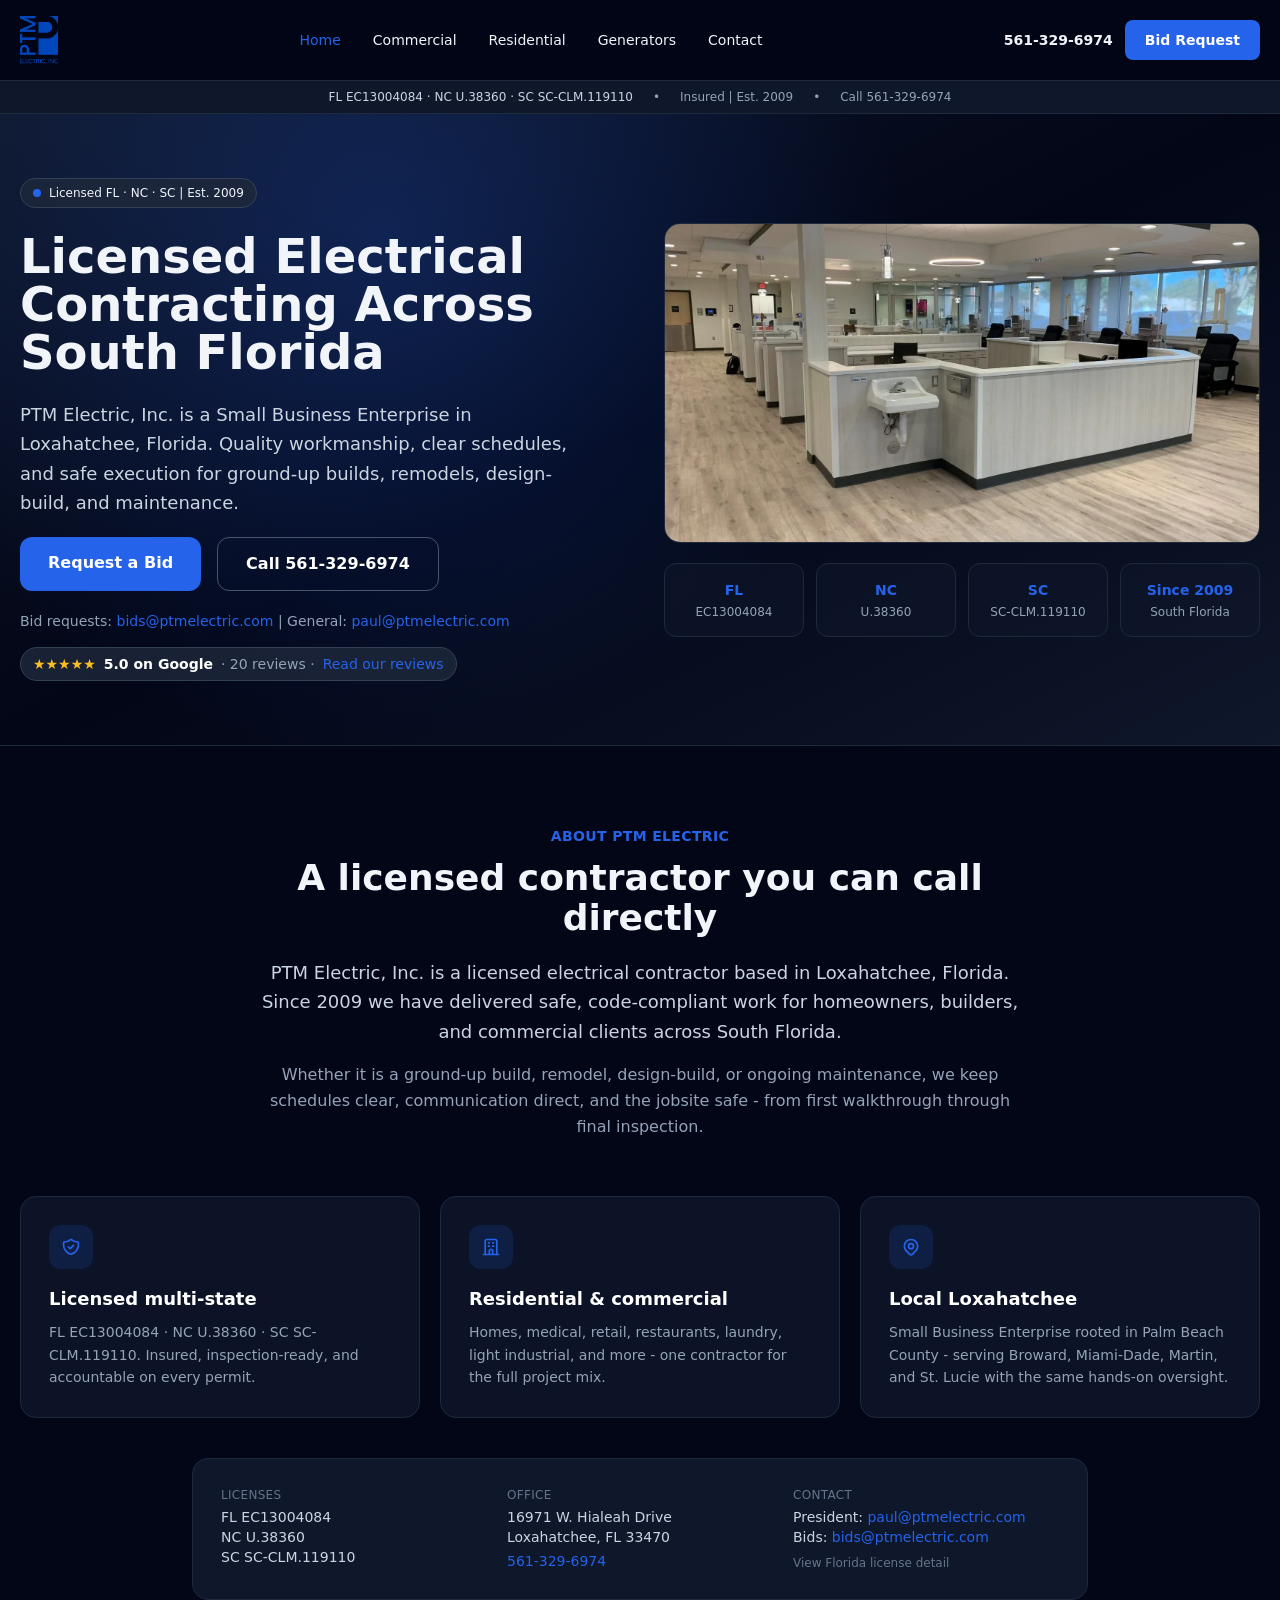
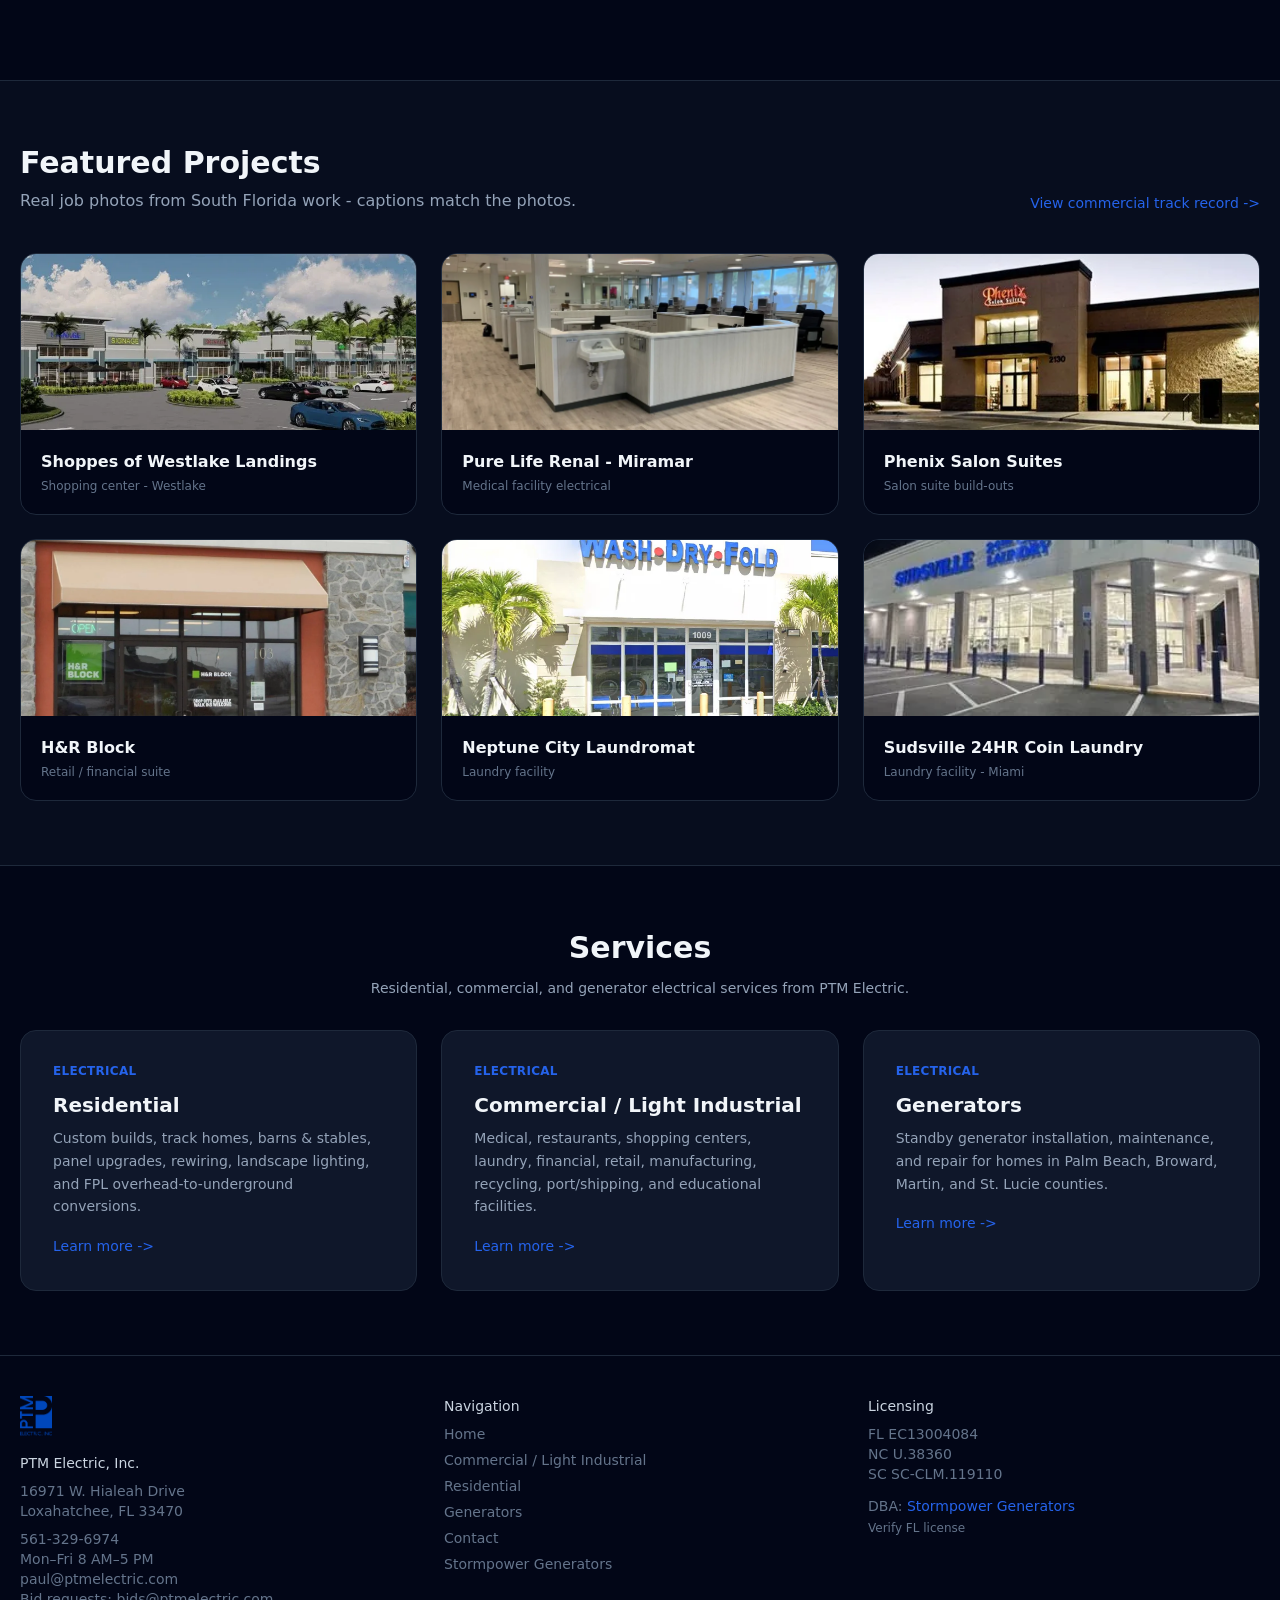
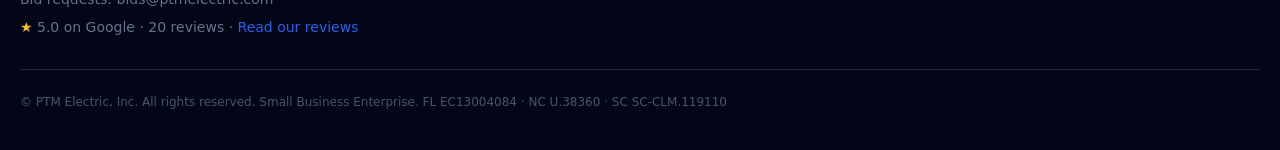
==== commit 6085c500: "Add Paul's answers: permits/inspections, FPL coordination, EV/surge/pool, Mon-Fri 8-5 hours" ====
--- a/index.html
+++ b/index.html
@@ -4,10 +4,10 @@
   <meta charset="UTF-8" />
   <meta name="viewport" content="width=device-width, initial-scale=1" />
   <title>Licensed Electrical Contractor South Florida | PTM Electric, Inc.</title>
-  <meta name="description" content="Licensed electrical contractor in Loxahatchee since 2009. Homes and businesses from Miami-Dade to St. Lucie County. Call 561-329-6974.">
+  <meta name="description" content="Licensed electrical contractor in Loxahatchee since 2009. Residential and commercial work from Miami-Dade to St. Lucie County. Call 561-329-6974.">
   <link rel="canonical" href="https://ptmelectric.com/">
-  <link rel="stylesheet" href="css/styles.css?v=fe14230">
-  <script type="application/ld+json">{"@context":"https://schema.org","@type":"Electrician","name":"PTM Electric, Inc.","image":"https://ptmelectric.com/images/ptm-logo.png","url":"https://ptmelectric.com","telephone":"+1-561-329-6974","email":"paul@ptmelectric.com","address":{"@type":"PostalAddress","streetAddress":"16971 W. Hialeah Drive","addressLocality":"Loxahatchee","addressRegion":"FL","postalCode":"33470","addressCountry":"US"},"areaServed":[{"@type":"AdministrativeArea","name":"Palm Beach County"},{"@type":"AdministrativeArea","name":"Broward County"},{"@type":"AdministrativeArea","name":"Miami-Dade County"},{"@type":"AdministrativeArea","name":"Martin County"},{"@type":"AdministrativeArea","name":"St. Lucie County"}],"priceRange":"$$","description":"Licensed electrical contractor in South Florida. Licenses: FL EC13004084, NC U.38360, SC SC-CLM.119110. DBA Stormpower Generators for standby generators."}</script>
+  <link rel="stylesheet" href="css/styles.css?v=c8778e8">
+  <script type="application/ld+json">{"@context":"https://schema.org","@type":"Electrician","name":"PTM Electric, Inc.","image":"https://ptmelectric.com/images/ptm-logo.png","url":"https://ptmelectric.com","telephone":"+1-561-329-6974","email":"paul@ptmelectric.com","address":{"@type":"PostalAddress","streetAddress":"16971 W. Hialeah Drive","addressLocality":"Loxahatchee","addressRegion":"FL","postalCode":"33470","addressCountry":"US"},"areaServed":[{"@type":"AdministrativeArea","name":"Palm Beach County"},{"@type":"AdministrativeArea","name":"Broward County"},{"@type":"AdministrativeArea","name":"Miami-Dade County"},{"@type":"AdministrativeArea","name":"Martin County"},{"@type":"AdministrativeArea","name":"St. Lucie County"}],"priceRange":"$$","description":"Licensed electrical contractor in South Florida. Licenses: FL EC13004084, NC U.38360, SC SC-CLM.119110. DBA Stormpower Generators for standby generators.","openingHoursSpecification":[{"@type":"OpeningHoursSpecification","dayOfWeek":["Monday","Tuesday","Wednesday","Thursday","Friday"],"opens":"08:00","closes":"17:00"}]}</script>
   <script data-goatcounter="https://ptmelectric.goatcounter.com/count" async src="//gc.zgo.at/count.js"></script>
 </head>
 <body class="bg-slate-950 text-slate-100 antialiased">
@@ -187,6 +187,7 @@
           <div>16971 W. Hialeah Drive</div>
           <div>Loxahatchee, FL 33470</div>
           <div class="mt-2"><a href="tel:5613296974" class="hover:text-brand-500 transition">561-329-6974</a></div>
+          <div>Mon&#8211;Fri 8 AM&#8211;5 PM</div>
           <div><a href="mailto:paul@ptmelectric.com" class="hover:text-brand-500 transition">paul@ptmelectric.com</a></div>
           <div>Bid requests: <a href="mailto:bids@ptmelectric.com" class="hover:text-brand-500 transition">bids@ptmelectric.com</a></div>
           <div class="mt-2"><a href="https://maps.google.com/?cid=5602815749490715574" target="_blank" rel="noopener" class="hover:text-brand-500 transition"><span class="text-amber-400" aria-hidden="true">&#9733;</span> 5.0 on Google &#183; 20 reviews &#183; <span class="text-brand-500">Read our reviews</span></a></div>
--- a/css/styles.css
+++ b/css/styles.css
@@ -1 +1 @@
-*,:after,:before{--tw-border-spacing-x:0;--tw-border-spacing-y:0;--tw-translate-x:0;--tw-translate-y:0;--tw-rotate:0;--tw-skew-x:0;--tw-skew-y:0;--tw-scale-x:1;--tw-scale-y:1;--tw-pan-x: ;--tw-pan-y: ;--tw-pinch-zoom: ;--tw-scroll-snap-strictness:proximity;--tw-gradient-from-position: ;--tw-gradient-via-position: ;--tw-gradient-to-position: ;--tw-ordinal: ;--tw-slashed-zero: ;--tw-numeric-figure: ;--tw-numeric-spacing: ;--tw-numeric-fraction: ;--tw-ring-inset: ;--tw-ring-offset-width:0px;--tw-ring-offset-color:#fff;--tw-ring-color:rgba(59,130,246,.5);--tw-ring-offset-shadow:0 0 #0000;--tw-ring-shadow:0 0 #0000;--tw-shadow:0 0 #0000;--tw-shadow-colored:0 0 #0000;--tw-blur: ;--tw-brightness: ;--tw-contrast: ;--tw-grayscale: ;--tw-hue-rotate: ;--tw-invert: ;--tw-saturate: ;--tw-sepia: ;--tw-drop-shadow: ;--tw-backdrop-blur: ;--tw-backdrop-brightness: ;--tw-backdrop-contrast: ;--tw-backdrop-grayscale: ;--tw-backdrop-hue-rotate: ;--tw-backdrop-invert: ;--tw-backdrop-opacity: ;--tw-backdrop-saturate: ;--tw-backdrop-sepia: ;--tw-contain-size: ;--tw-contain-layout: ;--tw-contain-paint: ;--tw-contain-style: }::backdrop{--tw-border-spacing-x:0;--tw-border-spacing-y:0;--tw-translate-x:0;--tw-translate-y:0;--tw-rotate:0;--tw-skew-x:0;--tw-skew-y:0;--tw-scale-x:1;--tw-scale-y:1;--tw-pan-x: ;--tw-pan-y: ;--tw-pinch-zoom: ;--tw-scroll-snap-strictness:proximity;--tw-gradient-from-position: ;--tw-gradient-via-position: ;--tw-gradient-to-position: ;--tw-ordinal: ;--tw-slashed-zero: ;--tw-numeric-figure: ;--tw-numeric-spacing: ;--tw-numeric-fraction: ;--tw-ring-inset: ;--tw-ring-offset-width:0px;--tw-ring-offset-color:#fff;--tw-ring-color:rgba(59,130,246,.5);--tw-ring-offset-shadow:0 0 #0000;--tw-ring-shadow:0 0 #0000;--tw-shadow:0 0 #0000;--tw-shadow-colored:0 0 #0000;--tw-blur: ;--tw-brightness: ;--tw-contrast: ;--tw-grayscale: ;--tw-hue-rotate: ;--tw-invert: ;--tw-saturate: ;--tw-sepia: ;--tw-drop-shadow: ;--tw-backdrop-blur: ;--tw-backdrop-brightness: ;--tw-backdrop-contrast: ;--tw-backdrop-grayscale: ;--tw-backdrop-hue-rotate: ;--tw-backdrop-invert: ;--tw-backdrop-opacity: ;--tw-backdrop-saturate: ;--tw-backdrop-sepia: ;--tw-contain-size: ;--tw-contain-layout: ;--tw-contain-paint: ;--tw-contain-style: }/*! tailwindcss v3.4.17 | MIT License | https://tailwindcss.com*/*,:after,:before{box-sizing:border-box;border:0 solid #e5e7eb}:after,:before{--tw-content:""}:host,html{line-height:1.5;-webkit-text-size-adjust:100%;-moz-tab-size:4;-o-tab-size:4;tab-size:4;font-family:ui-sans-serif,system-ui,sans-serif,Apple Color Emoji,Segoe UI Emoji,Segoe UI Symbol,Noto Color Emoji;font-feature-settings:normal;font-variation-settings:normal;-webkit-tap-highlight-color:transparent}body{margin:0;line-height:inherit}hr{height:0;color:inherit;border-top-width:1px}abbr:where([title]){-webkit-text-decoration:underline dotted;text-decoration:underline dotted}h1,h2,h3,h4,h5,h6{font-size:inherit;font-weight:inherit}a{color:inherit;text-decoration:inherit}b,strong{font-weight:bolder}code,kbd,pre,samp{font-family:ui-monospace,SFMono-Regular,Menlo,Monaco,Consolas,Liberation Mono,Courier New,monospace;font-feature-settings:normal;font-variation-settings:normal;font-size:1em}small{font-size:80%}sub,sup{font-size:75%;line-height:0;position:relative;vertical-align:baseline}sub{bottom:-.25em}sup{top:-.5em}table{text-indent:0;border-color:inherit;border-collapse:collapse}button,input,optgroup,select,textarea{font-family:inherit;font-feature-settings:inherit;font-variation-settings:inherit;font-size:100%;font-weight:inherit;line-height:inherit;letter-spacing:inherit;color:inherit;margin:0;padding:0}button,select{text-transform:none}button,input:where([type=button]),input:where([type=reset]),input:where([type=submit]){-webkit-appearance:button;background-color:transparent;background-image:none}:-moz-focusring{outline:auto}:-moz-ui-invalid{box-shadow:none}progress{vertical-align:baseline}::-webkit-inner-spin-button,::-webkit-outer-spin-button{height:auto}[type=search]{-webkit-appearance:textfield;outline-offset:-2px}::-webkit-search-decoration{-webkit-appearance:none}::-webkit-file-upload-button{-webkit-appearance:button;font:inherit}summary{display:list-item}blockquote,dd,dl,figure,h1,h2,h3,h4,h5,h6,hr,p,pre{margin:0}fieldset{margin:0}fieldset,legend{padding:0}menu,ol,ul{list-style:none;margin:0;padding:0}dialog{padding:0}textarea{resize:vertical}input::-moz-placeholder,textarea::-moz-placeholder{opacity:1;color:#9ca3af}input::placeholder,textarea::placeholder{opacity:1;color:#9ca3af}[role=button],button{cursor:pointer}:disabled{cursor:default}audio,canvas,embed,iframe,img,object,svg,video{display:block;vertical-align:middle}img,video{max-width:100%;height:auto}[hidden]:where(:not([hidden=until-found])){display:none}.fixed{position:fixed}.absolute{position:absolute}.relative{position:relative}.sticky{position:sticky}.inset-0{inset:0}.inset-x-0{left:0;right:0}.bottom-0{bottom:0}.top-0{top:0}.z-40{z-index:40}.z-50{z-index:50}.mx-auto{margin-left:auto;margin-right:auto}.mb-1{margin-bottom:.25rem}.mb-1\.5{margin-bottom:.375rem}.mb-10{margin-bottom:2.5rem}.mb-12{margin-bottom:3rem}.mb-2{margin-bottom:.5rem}.mb-3{margin-bottom:.75rem}.mb-4{margin-bottom:1rem}.mb-5{margin-bottom:1.25rem}.mb-6{margin-bottom:1.5rem}.mb-8{margin-bottom:2rem}.mt-1{margin-top:.25rem}.mt-2{margin-top:.5rem}.mt-3{margin-top:.75rem}.mt-4{margin-top:1rem}.mt-5{margin-top:1.25rem}.mt-6{margin-top:1.5rem}.mt-8{margin-top:2rem}.block{display:block}.inline-block{display:inline-block}.flex{display:flex}.inline-flex{display:inline-flex}.grid{display:grid}.hidden{display:none}.h-10{height:2.5rem}.h-11{height:2.75rem}.h-2{height:.5rem}.h-40{height:10rem}.h-44{height:11rem}.h-5{height:1.25rem}.h-7{height:1.75rem}.h-8{height:2rem}.h-full{height:100%}.max-h-80{max-height:20rem}.w-11{width:2.75rem}.w-2{width:.5rem}.w-5{width:1.25rem}.w-7{width:1.75rem}.w-auto{width:auto}.w-full{width:100%}.max-w-2xl{max-width:42rem}.max-w-3xl{max-width:48rem}.max-w-4xl{max-width:56rem}.max-w-7xl{max-width:80rem}.max-w-xl{max-width:36rem}.flex-1{flex:1 1 0%}.grid-cols-2{grid-template-columns:repeat(2,minmax(0,1fr))}.flex-col{flex-direction:column}.flex-wrap{flex-wrap:wrap}.items-center{align-items:center}.justify-center{justify-content:center}.justify-between{justify-content:space-between}.gap-1\.5{gap:.375rem}.gap-10{gap:2.5rem}.gap-12{gap:3rem}.gap-2{gap:.5rem}.gap-3{gap:.75rem}.gap-4{gap:1rem}.gap-5{gap:1.25rem}.gap-6{gap:1.5rem}.gap-8{gap:2rem}.gap-x-5{-moz-column-gap:1.25rem;column-gap:1.25rem}.gap-y-1{row-gap:.25rem}.space-y-1>:not([hidden])~:not([hidden]){--tw-space-y-reverse:0;margin-top:calc(.25rem*(1 - var(--tw-space-y-reverse)));margin-bottom:calc(.25rem*var(--tw-space-y-reverse))}.space-y-3>:not([hidden])~:not([hidden]){--tw-space-y-reverse:0;margin-top:calc(.75rem*(1 - var(--tw-space-y-reverse)));margin-bottom:calc(.75rem*var(--tw-space-y-reverse))}.space-y-5>:not([hidden])~:not([hidden]){--tw-space-y-reverse:0;margin-top:calc(1.25rem*(1 - var(--tw-space-y-reverse)));margin-bottom:calc(1.25rem*var(--tw-space-y-reverse))}.overflow-hidden{overflow:hidden}.whitespace-nowrap{white-space:nowrap}.rounded{border-radius:.25rem}.rounded-2xl{border-radius:1rem}.rounded-full{border-radius:9999px}.rounded-lg{border-radius:.5rem}.rounded-xl{border-radius:.75rem}.border{border-width:1px}.border-y{border-top-width:1px}.border-b,.border-y{border-bottom-width:1px}.border-t{border-top-width:1px}.border-slate-500{--tw-border-opacity:1;border-color:rgb(100 116 139/var(--tw-border-opacity,1))}.border-slate-600{--tw-border-opacity:1;border-color:rgb(71 85 105/var(--tw-border-opacity,1))}.border-slate-700{--tw-border-opacity:1;border-color:rgb(51 65 85/var(--tw-border-opacity,1))}.border-slate-800{--tw-border-opacity:1;border-color:rgb(30 41 59/var(--tw-border-opacity,1))}.border-storm-500\/30{border-color:rgba(245,158,11,.3)}.bg-brand-500{--tw-bg-opacity:1;background-color:rgb(37 99 235/var(--tw-bg-opacity,1))}.bg-brand-500\/15{background-color:rgba(37,99,235,.15)}.bg-slate-800\/80{background-color:rgba(30,41,59,.8)}.bg-slate-900{--tw-bg-opacity:1;background-color:rgb(15 23 42/var(--tw-bg-opacity,1))}.bg-slate-900\/40{background-color:rgba(15,23,42,.4)}.bg-slate-900\/60{background-color:rgba(15,23,42,.6)}.bg-slate-900\/80{background-color:rgba(15,23,42,.8)}.bg-slate-900\/95{background-color:rgba(15,23,42,.95)}.bg-slate-950{--tw-bg-opacity:1;background-color:rgb(2 6 23/var(--tw-bg-opacity,1))}.bg-slate-950\/90{background-color:rgba(2,6,23,.9)}.bg-storm-500{--tw-bg-opacity:1;background-color:rgb(245 158 11/var(--tw-bg-opacity,1))}.bg-white{--tw-bg-opacity:1;background-color:rgb(255 255 255/var(--tw-bg-opacity,1))}.bg-gradient-to-br{background-image:linear-gradient(to bottom right,var(--tw-gradient-stops))}.from-slate-900{--tw-gradient-from:#0f172a var(--tw-gradient-from-position);--tw-gradient-to:rgba(15,23,42,0) var(--tw-gradient-to-position);--tw-gradient-stops:var(--tw-gradient-from),var(--tw-gradient-to)}.via-slate-950{--tw-gradient-to:rgba(2,6,23,0) var(--tw-gradient-to-position);--tw-gradient-stops:var(--tw-gradient-from),#020617 var(--tw-gradient-via-position),var(--tw-gradient-to)}.to-slate-900{--tw-gradient-to:#0f172a var(--tw-gradient-to-position)}.object-contain{-o-object-fit:contain;object-fit:contain}.object-cover{-o-object-fit:cover;object-fit:cover}.object-center{-o-object-position:center;object-position:center}.p-3{padding:.75rem}.p-4{padding:1rem}.p-5{padding:1.25rem}.p-6{padding:1.5rem}.p-8{padding:2rem}.px-2{padding-left:.5rem;padding-right:.5rem}.px-3{padding-left:.75rem;padding-right:.75rem}.px-4{padding-left:1rem;padding-right:1rem}.px-5{padding-left:1.25rem;padding-right:1.25rem}.px-6{padding-left:1.5rem;padding-right:1.5rem}.px-7{padding-left:1.75rem;padding-right:1.75rem}.px-8{padding-left:2rem;padding-right:2rem}.py-1{padding-top:.25rem;padding-bottom:.25rem}.py-1\.5{padding-top:.375rem;padding-bottom:.375rem}.py-10{padding-top:2.5rem;padding-bottom:2.5rem}.py-12{padding-top:3rem;padding-bottom:3rem}.py-14{padding-top:3.5rem;padding-bottom:3.5rem}.py-16{padding-top:4rem;padding-bottom:4rem}.py-2{padding-top:.5rem;padding-bottom:.5rem}.py-2\.5{padding-top:.625rem;padding-bottom:.625rem}.py-3{padding-top:.75rem;padding-bottom:.75rem}.py-3\.5{padding-top:.875rem;padding-bottom:.875rem}.py-4{padding-top:1rem;padding-bottom:1rem}.pb-10{padding-bottom:2.5rem}.pb-16{padding-bottom:4rem}.pb-24{padding-bottom:6rem}.pt-6{padding-top:1.5rem}.text-left{text-align:left}.text-center{text-align:center}.text-2xl{font-size:1.5rem;line-height:2rem}.text-3xl{font-size:1.875rem;line-height:2.25rem}.text-4xl{font-size:2.25rem;line-height:2.5rem}.text-lg{font-size:1.125rem;line-height:1.75rem}.text-sm{font-size:.875rem;line-height:1.25rem}.text-xl{font-size:1.25rem;line-height:1.75rem}.text-xs{font-size:.75rem;line-height:1rem}.font-bold{font-weight:700}.font-medium{font-weight:500}.font-semibold{font-weight:600}.uppercase{text-transform:uppercase}.leading-relaxed{line-height:1.625}.leading-tight{line-height:1.25}.tracking-tight{letter-spacing:-.025em}.tracking-wide{letter-spacing:.025em}.text-amber-400{--tw-text-opacity:1;color:rgb(251 191 36/var(--tw-text-opacity,1))}.text-brand-500{--tw-text-opacity:1;color:rgb(37 99 235/var(--tw-text-opacity,1))}.text-slate-100{--tw-text-opacity:1;color:rgb(241 245 249/var(--tw-text-opacity,1))}.text-slate-300{--tw-text-opacity:1;color:rgb(203 213 225/var(--tw-text-opacity,1))}.text-slate-400{--tw-text-opacity:1;color:rgb(148 163 184/var(--tw-text-opacity,1))}.text-slate-500{--tw-text-opacity:1;color:rgb(100 116 139/var(--tw-text-opacity,1))}.text-slate-600{--tw-text-opacity:1;color:rgb(71 85 105/var(--tw-text-opacity,1))}.text-slate-950{--tw-text-opacity:1;color:rgb(2 6 23/var(--tw-text-opacity,1))}.text-storm-400{--tw-text-opacity:1;color:rgb(251 191 36/var(--tw-text-opacity,1))}.text-white{--tw-text-opacity:1;color:rgb(255 255 255/var(--tw-text-opacity,1))}.antialiased{-webkit-font-smoothing:antialiased;-moz-osx-font-smoothing:grayscale}.opacity-20{opacity:.2}.opacity-25{opacity:.25}.opacity-90{opacity:.9}.shadow-lg{--tw-shadow:0 10px 15px -3px rgba(0,0,0,.1),0 4px 6px -4px rgba(0,0,0,.1);--tw-shadow-colored:0 10px 15px -3px var(--tw-shadow-color),0 4px 6px -4px var(--tw-shadow-color);box-shadow:var(--tw-ring-offset-shadow,0 0 #0000),var(--tw-ring-shadow,0 0 #0000),var(--tw-shadow)}.shadow-blue-500\/20{--tw-shadow-color:rgba(59,130,246,.2);--tw-shadow:var(--tw-shadow-colored)}.backdrop-blur{--tw-backdrop-blur:blur(8px);-webkit-backdrop-filter:var(--tw-backdrop-blur) var(--tw-backdrop-brightness) var(--tw-backdrop-contrast) var(--tw-backdrop-grayscale) var(--tw-backdrop-hue-rotate) var(--tw-backdrop-invert) var(--tw-backdrop-opacity) var(--tw-backdrop-saturate) var(--tw-backdrop-sepia);backdrop-filter:var(--tw-backdrop-blur) var(--tw-backdrop-brightness) var(--tw-backdrop-contrast) var(--tw-backdrop-grayscale) var(--tw-backdrop-hue-rotate) var(--tw-backdrop-invert) var(--tw-backdrop-opacity) var(--tw-backdrop-saturate) var(--tw-backdrop-sepia)}.transition{transition-property:color,background-color,border-color,text-decoration-color,fill,stroke,opacity,box-shadow,transform,filter,-webkit-backdrop-filter;transition-property:color,background-color,border-color,text-decoration-color,fill,stroke,opacity,box-shadow,transform,filter,backdrop-filter;transition-property:color,background-color,border-color,text-decoration-color,fill,stroke,opacity,box-shadow,transform,filter,backdrop-filter,-webkit-backdrop-filter;transition-timing-function:cubic-bezier(.4,0,.2,1);transition-duration:.15s}.hover\:border-brand-500:hover{--tw-border-opacity:1;border-color:rgb(37 99 235/var(--tw-border-opacity,1))}.hover\:border-slate-700:hover{--tw-border-opacity:1;border-color:rgb(51 65 85/var(--tw-border-opacity,1))}.hover\:border-storm-500:hover{--tw-border-opacity:1;border-color:rgb(245 158 11/var(--tw-border-opacity,1))}.hover\:bg-brand-600:hover{--tw-bg-opacity:1;background-color:rgb(29 78 216/var(--tw-bg-opacity,1))}.hover\:bg-storm-600:hover{--tw-bg-opacity:1;background-color:rgb(217 119 6/var(--tw-bg-opacity,1))}.hover\:text-brand-500:hover{--tw-text-opacity:1;color:rgb(37 99 235/var(--tw-text-opacity,1))}.hover\:text-storm-400:hover{--tw-text-opacity:1;color:rgb(251 191 36/var(--tw-text-opacity,1))}.hover\:underline:hover{text-decoration-line:underline}.focus\:border-brand-500:focus{--tw-border-opacity:1;border-color:rgb(37 99 235/var(--tw-border-opacity,1))}.focus\:outline-none:focus{outline:2px solid transparent;outline-offset:2px}@media (min-width:640px){.sm\:col-span-2{grid-column:span 2/span 2}.sm\:inline{display:inline}.sm\:grid-cols-2{grid-template-columns:repeat(2,minmax(0,1fr))}.sm\:grid-cols-3{grid-template-columns:repeat(3,minmax(0,1fr))}.sm\:grid-cols-4{grid-template-columns:repeat(4,minmax(0,1fr))}.sm\:flex-row{flex-direction:row}.sm\:gap-2{gap:.5rem}.sm\:text-sm{font-size:.875rem;line-height:1.25rem}}@media (min-width:768px){.md\:mb-14{margin-bottom:3.5rem}.md\:flex{display:flex}.md\:hidden{display:none}.md\:h-12{height:3rem}.md\:grid-cols-3{grid-template-columns:repeat(3,minmax(0,1fr))}.md\:flex-row{flex-direction:row}.md\:items-end{align-items:flex-end}.md\:justify-between{justify-content:space-between}.md\:p-7{padding:1.75rem}.md\:p-8{padding:2rem}.md\:py-16{padding-top:4rem;padding-bottom:4rem}.md\:py-20{padding-top:5rem;padding-bottom:5rem}.md\:pb-10{padding-bottom:2.5rem}.md\:text-4xl{font-size:2.25rem;line-height:2.5rem}.md\:text-5xl{font-size:3rem;line-height:1}}@media (min-width:1024px){.lg\:max-h-96{max-height:24rem}.lg\:grid-cols-2{grid-template-columns:repeat(2,minmax(0,1fr))}.lg\:grid-cols-3{grid-template-columns:repeat(3,minmax(0,1fr))}.lg\:grid-cols-5{grid-template-columns:repeat(5,minmax(0,1fr))}}+*,:after,:before{--tw-border-spacing-x:0;--tw-border-spacing-y:0;--tw-translate-x:0;--tw-translate-y:0;--tw-rotate:0;--tw-skew-x:0;--tw-skew-y:0;--tw-scale-x:1;--tw-scale-y:1;--tw-pan-x: ;--tw-pan-y: ;--tw-pinch-zoom: ;--tw-scroll-snap-strictness:proximity;--tw-gradient-from-position: ;--tw-gradient-via-position: ;--tw-gradient-to-position: ;--tw-ordinal: ;--tw-slashed-zero: ;--tw-numeric-figure: ;--tw-numeric-spacing: ;--tw-numeric-fraction: ;--tw-ring-inset: ;--tw-ring-offset-width:0px;--tw-ring-offset-color:#fff;--tw-ring-color:rgba(59,130,246,.5);--tw-ring-offset-shadow:0 0 #0000;--tw-ring-shadow:0 0 #0000;--tw-shadow:0 0 #0000;--tw-shadow-colored:0 0 #0000;--tw-blur: ;--tw-brightness: ;--tw-contrast: ;--tw-grayscale: ;--tw-hue-rotate: ;--tw-invert: ;--tw-saturate: ;--tw-sepia: ;--tw-drop-shadow: ;--tw-backdrop-blur: ;--tw-backdrop-brightness: ;--tw-backdrop-contrast: ;--tw-backdrop-grayscale: ;--tw-backdrop-hue-rotate: ;--tw-backdrop-invert: ;--tw-backdrop-opacity: ;--tw-backdrop-saturate: ;--tw-backdrop-sepia: ;--tw-contain-size: ;--tw-contain-layout: ;--tw-contain-paint: ;--tw-contain-style: }::backdrop{--tw-border-spacing-x:0;--tw-border-spacing-y:0;--tw-translate-x:0;--tw-translate-y:0;--tw-rotate:0;--tw-skew-x:0;--tw-skew-y:0;--tw-scale-x:1;--tw-scale-y:1;--tw-pan-x: ;--tw-pan-y: ;--tw-pinch-zoom: ;--tw-scroll-snap-strictness:proximity;--tw-gradient-from-position: ;--tw-gradient-via-position: ;--tw-gradient-to-position: ;--tw-ordinal: ;--tw-slashed-zero: ;--tw-numeric-figure: ;--tw-numeric-spacing: ;--tw-numeric-fraction: ;--tw-ring-inset: ;--tw-ring-offset-width:0px;--tw-ring-offset-color:#fff;--tw-ring-color:rgba(59,130,246,.5);--tw-ring-offset-shadow:0 0 #0000;--tw-ring-shadow:0 0 #0000;--tw-shadow:0 0 #0000;--tw-shadow-colored:0 0 #0000;--tw-blur: ;--tw-brightness: ;--tw-contrast: ;--tw-grayscale: ;--tw-hue-rotate: ;--tw-invert: ;--tw-saturate: ;--tw-sepia: ;--tw-drop-shadow: ;--tw-backdrop-blur: ;--tw-backdrop-brightness: ;--tw-backdrop-contrast: ;--tw-backdrop-grayscale: ;--tw-backdrop-hue-rotate: ;--tw-backdrop-invert: ;--tw-backdrop-opacity: ;--tw-backdrop-saturate: ;--tw-backdrop-sepia: ;--tw-contain-size: ;--tw-contain-layout: ;--tw-contain-paint: ;--tw-contain-style: }/*! tailwindcss v3.4.17 | MIT License | https://tailwindcss.com*/*,:after,:before{box-sizing:border-box;border:0 solid #e5e7eb}:after,:before{--tw-content:""}:host,html{line-height:1.5;-webkit-text-size-adjust:100%;-moz-tab-size:4;-o-tab-size:4;tab-size:4;font-family:ui-sans-serif,system-ui,sans-serif,Apple Color Emoji,Segoe UI Emoji,Segoe UI Symbol,Noto Color Emoji;font-feature-settings:normal;font-variation-settings:normal;-webkit-tap-highlight-color:transparent}body{margin:0;line-height:inherit}hr{height:0;color:inherit;border-top-width:1px}abbr:where([title]){-webkit-text-decoration:underline dotted;text-decoration:underline dotted}h1,h2,h3,h4,h5,h6{font-size:inherit;font-weight:inherit}a{color:inherit;text-decoration:inherit}b,strong{font-weight:bolder}code,kbd,pre,samp{font-family:ui-monospace,SFMono-Regular,Menlo,Monaco,Consolas,Liberation Mono,Courier New,monospace;font-feature-settings:normal;font-variation-settings:normal;font-size:1em}small{font-size:80%}sub,sup{font-size:75%;line-height:0;position:relative;vertical-align:baseline}sub{bottom:-.25em}sup{top:-.5em}table{text-indent:0;border-color:inherit;border-collapse:collapse}button,input,optgroup,select,textarea{font-family:inherit;font-feature-settings:inherit;font-variation-settings:inherit;font-size:100%;font-weight:inherit;line-height:inherit;letter-spacing:inherit;color:inherit;margin:0;padding:0}button,select{text-transform:none}button,input:where([type=button]),input:where([type=reset]),input:where([type=submit]){-webkit-appearance:button;background-color:transparent;background-image:none}:-moz-focusring{outline:auto}:-moz-ui-invalid{box-shadow:none}progress{vertical-align:baseline}::-webkit-inner-spin-button,::-webkit-outer-spin-button{height:auto}[type=search]{-webkit-appearance:textfield;outline-offset:-2px}::-webkit-search-decoration{-webkit-appearance:none}::-webkit-file-upload-button{-webkit-appearance:button;font:inherit}summary{display:list-item}blockquote,dd,dl,figure,h1,h2,h3,h4,h5,h6,hr,p,pre{margin:0}fieldset{margin:0}fieldset,legend{padding:0}menu,ol,ul{list-style:none;margin:0;padding:0}dialog{padding:0}textarea{resize:vertical}input::-moz-placeholder,textarea::-moz-placeholder{opacity:1;color:#9ca3af}input::placeholder,textarea::placeholder{opacity:1;color:#9ca3af}[role=button],button{cursor:pointer}:disabled{cursor:default}audio,canvas,embed,iframe,img,object,svg,video{display:block;vertical-align:middle}img,video{max-width:100%;height:auto}[hidden]:where(:not([hidden=until-found])){display:none}.fixed{position:fixed}.absolute{position:absolute}.relative{position:relative}.sticky{position:sticky}.inset-0{inset:0}.inset-x-0{left:0;right:0}.bottom-0{bottom:0}.top-0{top:0}.z-40{z-index:40}.z-50{z-index:50}.mx-auto{margin-left:auto;margin-right:auto}.mb-1{margin-bottom:.25rem}.mb-1\.5{margin-bottom:.375rem}.mb-10{margin-bottom:2.5rem}.mb-12{margin-bottom:3rem}.mb-2{margin-bottom:.5rem}.mb-3{margin-bottom:.75rem}.mb-4{margin-bottom:1rem}.mb-5{margin-bottom:1.25rem}.mb-6{margin-bottom:1.5rem}.mb-8{margin-bottom:2rem}.mt-1{margin-top:.25rem}.mt-2{margin-top:.5rem}.mt-3{margin-top:.75rem}.mt-4{margin-top:1rem}.mt-5{margin-top:1.25rem}.mt-6{margin-top:1.5rem}.mt-8{margin-top:2rem}.block{display:block}.inline-block{display:inline-block}.flex{display:flex}.inline-flex{display:inline-flex}.grid{display:grid}.hidden{display:none}.h-10{height:2.5rem}.h-11{height:2.75rem}.h-2{height:.5rem}.h-40{height:10rem}.h-44{height:11rem}.h-5{height:1.25rem}.h-7{height:1.75rem}.h-8{height:2rem}.h-full{height:100%}.max-h-80{max-height:20rem}.w-11{width:2.75rem}.w-2{width:.5rem}.w-5{width:1.25rem}.w-7{width:1.75rem}.w-auto{width:auto}.w-full{width:100%}.max-w-2xl{max-width:42rem}.max-w-3xl{max-width:48rem}.max-w-4xl{max-width:56rem}.max-w-7xl{max-width:80rem}.max-w-xl{max-width:36rem}.flex-1{flex:1 1 0%}.list-disc{list-style-type:disc}.grid-cols-2{grid-template-columns:repeat(2,minmax(0,1fr))}.flex-col{flex-direction:column}.flex-wrap{flex-wrap:wrap}.items-center{align-items:center}.justify-center{justify-content:center}.justify-between{justify-content:space-between}.gap-1\.5{gap:.375rem}.gap-10{gap:2.5rem}.gap-12{gap:3rem}.gap-2{gap:.5rem}.gap-3{gap:.75rem}.gap-4{gap:1rem}.gap-5{gap:1.25rem}.gap-6{gap:1.5rem}.gap-8{gap:2rem}.gap-x-5{-moz-column-gap:1.25rem;column-gap:1.25rem}.gap-y-1{row-gap:.25rem}.space-y-1>:not([hidden])~:not([hidden]){--tw-space-y-reverse:0;margin-top:calc(.25rem*(1 - var(--tw-space-y-reverse)));margin-bottom:calc(.25rem*var(--tw-space-y-reverse))}.space-y-1\.5>:not([hidden])~:not([hidden]){--tw-space-y-reverse:0;margin-top:calc(.375rem*(1 - var(--tw-space-y-reverse)));margin-bottom:calc(.375rem*var(--tw-space-y-reverse))}.space-y-3>:not([hidden])~:not([hidden]){--tw-space-y-reverse:0;margin-top:calc(.75rem*(1 - var(--tw-space-y-reverse)));margin-bottom:calc(.75rem*var(--tw-space-y-reverse))}.space-y-5>:not([hidden])~:not([hidden]){--tw-space-y-reverse:0;margin-top:calc(1.25rem*(1 - var(--tw-space-y-reverse)));margin-bottom:calc(1.25rem*var(--tw-space-y-reverse))}.overflow-hidden{overflow:hidden}.whitespace-nowrap{white-space:nowrap}.rounded{border-radius:.25rem}.rounded-2xl{border-radius:1rem}.rounded-full{border-radius:9999px}.rounded-lg{border-radius:.5rem}.rounded-xl{border-radius:.75rem}.border{border-width:1px}.border-y{border-top-width:1px}.border-b,.border-y{border-bottom-width:1px}.border-t{border-top-width:1px}.border-slate-500{--tw-border-opacity:1;border-color:rgb(100 116 139/var(--tw-border-opacity,1))}.border-slate-600{--tw-border-opacity:1;border-color:rgb(71 85 105/var(--tw-border-opacity,1))}.border-slate-700{--tw-border-opacity:1;border-color:rgb(51 65 85/var(--tw-border-opacity,1))}.border-slate-800{--tw-border-opacity:1;border-color:rgb(30 41 59/var(--tw-border-opacity,1))}.border-storm-500\/30{border-color:rgba(245,158,11,.3)}.bg-brand-500{--tw-bg-opacity:1;background-color:rgb(37 99 235/var(--tw-bg-opacity,1))}.bg-brand-500\/15{background-color:rgba(37,99,235,.15)}.bg-slate-800\/80{background-color:rgba(30,41,59,.8)}.bg-slate-900{--tw-bg-opacity:1;background-color:rgb(15 23 42/var(--tw-bg-opacity,1))}.bg-slate-900\/40{background-color:rgba(15,23,42,.4)}.bg-slate-900\/60{background-color:rgba(15,23,42,.6)}.bg-slate-900\/80{background-color:rgba(15,23,42,.8)}.bg-slate-900\/95{background-color:rgba(15,23,42,.95)}.bg-slate-950{--tw-bg-opacity:1;background-color:rgb(2 6 23/var(--tw-bg-opacity,1))}.bg-slate-950\/90{background-color:rgba(2,6,23,.9)}.bg-storm-500{--tw-bg-opacity:1;background-color:rgb(245 158 11/var(--tw-bg-opacity,1))}.bg-white{--tw-bg-opacity:1;background-color:rgb(255 255 255/var(--tw-bg-opacity,1))}.bg-gradient-to-br{background-image:linear-gradient(to bottom right,var(--tw-gradient-stops))}.from-slate-900{--tw-gradient-from:#0f172a var(--tw-gradient-from-position);--tw-gradient-to:rgba(15,23,42,0) var(--tw-gradient-to-position);--tw-gradient-stops:var(--tw-gradient-from),var(--tw-gradient-to)}.via-slate-950{--tw-gradient-to:rgba(2,6,23,0) var(--tw-gradient-to-position);--tw-gradient-stops:var(--tw-gradient-from),#020617 var(--tw-gradient-via-position),var(--tw-gradient-to)}.to-slate-900{--tw-gradient-to:#0f172a var(--tw-gradient-to-position)}.object-contain{-o-object-fit:contain;object-fit:contain}.object-cover{-o-object-fit:cover;object-fit:cover}.object-center{-o-object-position:center;object-position:center}.p-3{padding:.75rem}.p-4{padding:1rem}.p-5{padding:1.25rem}.p-6{padding:1.5rem}.p-8{padding:2rem}.px-2{padding-left:.5rem;padding-right:.5rem}.px-3{padding-left:.75rem;padding-right:.75rem}.px-4{padding-left:1rem;padding-right:1rem}.px-5{padding-left:1.25rem;padding-right:1.25rem}.px-6{padding-left:1.5rem;padding-right:1.5rem}.px-7{padding-left:1.75rem;padding-right:1.75rem}.px-8{padding-left:2rem;padding-right:2rem}.py-1{padding-top:.25rem;padding-bottom:.25rem}.py-1\.5{padding-top:.375rem;padding-bottom:.375rem}.py-10{padding-top:2.5rem;padding-bottom:2.5rem}.py-12{padding-top:3rem;padding-bottom:3rem}.py-14{padding-top:3.5rem;padding-bottom:3.5rem}.py-16{padding-top:4rem;padding-bottom:4rem}.py-2{padding-top:.5rem;padding-bottom:.5rem}.py-2\.5{padding-top:.625rem;padding-bottom:.625rem}.py-3{padding-top:.75rem;padding-bottom:.75rem}.py-3\.5{padding-top:.875rem;padding-bottom:.875rem}.py-4{padding-top:1rem;padding-bottom:1rem}.pb-10{padding-bottom:2.5rem}.pb-16{padding-bottom:4rem}.pb-24{padding-bottom:6rem}.pl-5{padding-left:1.25rem}.pt-6{padding-top:1.5rem}.text-left{text-align:left}.text-center{text-align:center}.text-2xl{font-size:1.5rem;line-height:2rem}.text-3xl{font-size:1.875rem;line-height:2.25rem}.text-4xl{font-size:2.25rem;line-height:2.5rem}.text-lg{font-size:1.125rem;line-height:1.75rem}.text-sm{font-size:.875rem;line-height:1.25rem}.text-xl{font-size:1.25rem;line-height:1.75rem}.text-xs{font-size:.75rem;line-height:1rem}.font-bold{font-weight:700}.font-medium{font-weight:500}.font-semibold{font-weight:600}.uppercase{text-transform:uppercase}.leading-relaxed{line-height:1.625}.leading-tight{line-height:1.25}.tracking-tight{letter-spacing:-.025em}.tracking-wide{letter-spacing:.025em}.text-amber-400{--tw-text-opacity:1;color:rgb(251 191 36/var(--tw-text-opacity,1))}.text-brand-500{--tw-text-opacity:1;color:rgb(37 99 235/var(--tw-text-opacity,1))}.text-slate-100{--tw-text-opacity:1;color:rgb(241 245 249/var(--tw-text-opacity,1))}.text-slate-300{--tw-text-opacity:1;color:rgb(203 213 225/var(--tw-text-opacity,1))}.text-slate-400{--tw-text-opacity:1;color:rgb(148 163 184/var(--tw-text-opacity,1))}.text-slate-500{--tw-text-opacity:1;color:rgb(100 116 139/var(--tw-text-opacity,1))}.text-slate-600{--tw-text-opacity:1;color:rgb(71 85 105/var(--tw-text-opacity,1))}.text-slate-950{--tw-text-opacity:1;color:rgb(2 6 23/var(--tw-text-opacity,1))}.text-storm-400{--tw-text-opacity:1;color:rgb(251 191 36/var(--tw-text-opacity,1))}.text-white{--tw-text-opacity:1;color:rgb(255 255 255/var(--tw-text-opacity,1))}.antialiased{-webkit-font-smoothing:antialiased;-moz-osx-font-smoothing:grayscale}.opacity-20{opacity:.2}.opacity-25{opacity:.25}.opacity-90{opacity:.9}.shadow-lg{--tw-shadow:0 10px 15px -3px rgba(0,0,0,.1),0 4px 6px -4px rgba(0,0,0,.1);--tw-shadow-colored:0 10px 15px -3px var(--tw-shadow-color),0 4px 6px -4px var(--tw-shadow-color);box-shadow:var(--tw-ring-offset-shadow,0 0 #0000),var(--tw-ring-shadow,0 0 #0000),var(--tw-shadow)}.shadow-blue-500\/20{--tw-shadow-color:rgba(59,130,246,.2);--tw-shadow:var(--tw-shadow-colored)}.backdrop-blur{--tw-backdrop-blur:blur(8px);-webkit-backdrop-filter:var(--tw-backdrop-blur) var(--tw-backdrop-brightness) var(--tw-backdrop-contrast) var(--tw-backdrop-grayscale) var(--tw-backdrop-hue-rotate) var(--tw-backdrop-invert) var(--tw-backdrop-opacity) var(--tw-backdrop-saturate) var(--tw-backdrop-sepia);backdrop-filter:var(--tw-backdrop-blur) var(--tw-backdrop-brightness) var(--tw-backdrop-contrast) var(--tw-backdrop-grayscale) var(--tw-backdrop-hue-rotate) var(--tw-backdrop-invert) var(--tw-backdrop-opacity) var(--tw-backdrop-saturate) var(--tw-backdrop-sepia)}.transition{transition-property:color,background-color,border-color,text-decoration-color,fill,stroke,opacity,box-shadow,transform,filter,-webkit-backdrop-filter;transition-property:color,background-color,border-color,text-decoration-color,fill,stroke,opacity,box-shadow,transform,filter,backdrop-filter;transition-property:color,background-color,border-color,text-decoration-color,fill,stroke,opacity,box-shadow,transform,filter,backdrop-filter,-webkit-backdrop-filter;transition-timing-function:cubic-bezier(.4,0,.2,1);transition-duration:.15s}.hover\:border-brand-500:hover{--tw-border-opacity:1;border-color:rgb(37 99 235/var(--tw-border-opacity,1))}.hover\:border-slate-700:hover{--tw-border-opacity:1;border-color:rgb(51 65 85/var(--tw-border-opacity,1))}.hover\:border-storm-500:hover{--tw-border-opacity:1;border-color:rgb(245 158 11/var(--tw-border-opacity,1))}.hover\:bg-brand-600:hover{--tw-bg-opacity:1;background-color:rgb(29 78 216/var(--tw-bg-opacity,1))}.hover\:bg-storm-600:hover{--tw-bg-opacity:1;background-color:rgb(217 119 6/var(--tw-bg-opacity,1))}.hover\:text-brand-500:hover{--tw-text-opacity:1;color:rgb(37 99 235/var(--tw-text-opacity,1))}.hover\:text-storm-400:hover{--tw-text-opacity:1;color:rgb(251 191 36/var(--tw-text-opacity,1))}.hover\:underline:hover{text-decoration-line:underline}.focus\:border-brand-500:focus{--tw-border-opacity:1;border-color:rgb(37 99 235/var(--tw-border-opacity,1))}.focus\:outline-none:focus{outline:2px solid transparent;outline-offset:2px}@media (min-width:640px){.sm\:col-span-2{grid-column:span 2/span 2}.sm\:inline{display:inline}.sm\:grid-cols-2{grid-template-columns:repeat(2,minmax(0,1fr))}.sm\:grid-cols-3{grid-template-columns:repeat(3,minmax(0,1fr))}.sm\:grid-cols-4{grid-template-columns:repeat(4,minmax(0,1fr))}.sm\:flex-row{flex-direction:row}.sm\:gap-2{gap:.5rem}.sm\:text-sm{font-size:.875rem;line-height:1.25rem}}@media (min-width:768px){.md\:mb-14{margin-bottom:3.5rem}.md\:flex{display:flex}.md\:hidden{display:none}.md\:h-12{height:3rem}.md\:grid-cols-2{grid-template-columns:repeat(2,minmax(0,1fr))}.md\:grid-cols-3{grid-template-columns:repeat(3,minmax(0,1fr))}.md\:flex-row{flex-direction:row}.md\:items-end{align-items:flex-end}.md\:justify-between{justify-content:space-between}.md\:p-7{padding:1.75rem}.md\:p-8{padding:2rem}.md\:py-16{padding-top:4rem;padding-bottom:4rem}.md\:py-20{padding-top:5rem;padding-bottom:5rem}.md\:pb-10{padding-bottom:2.5rem}.md\:text-4xl{font-size:2.25rem;line-height:2.5rem}.md\:text-5xl{font-size:3rem;line-height:1}}@media (min-width:1024px){.lg\:max-h-96{max-height:24rem}.lg\:grid-cols-2{grid-template-columns:repeat(2,minmax(0,1fr))}.lg\:grid-cols-3{grid-template-columns:repeat(3,minmax(0,1fr))}.lg\:grid-cols-4{grid-template-columns:repeat(4,minmax(0,1fr))}.lg\:grid-cols-5{grid-template-columns:repeat(5,minmax(0,1fr))}}
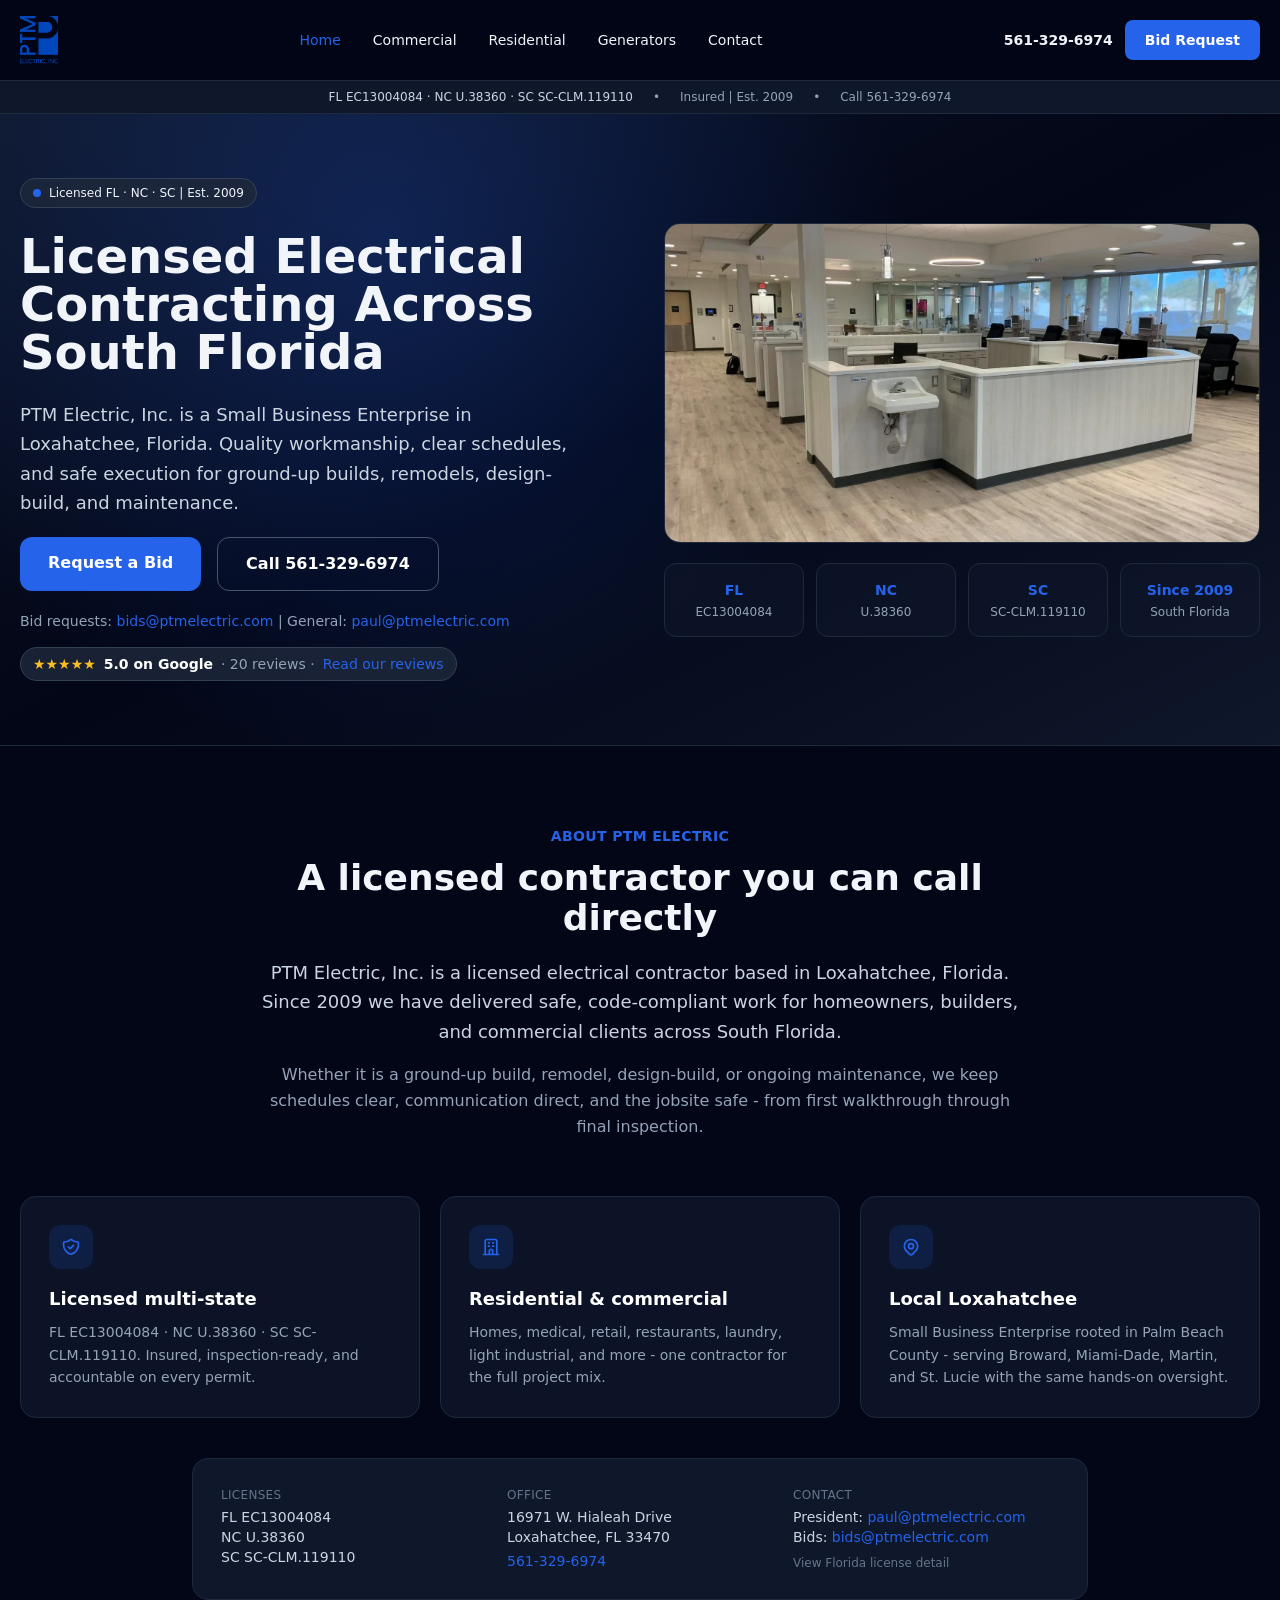
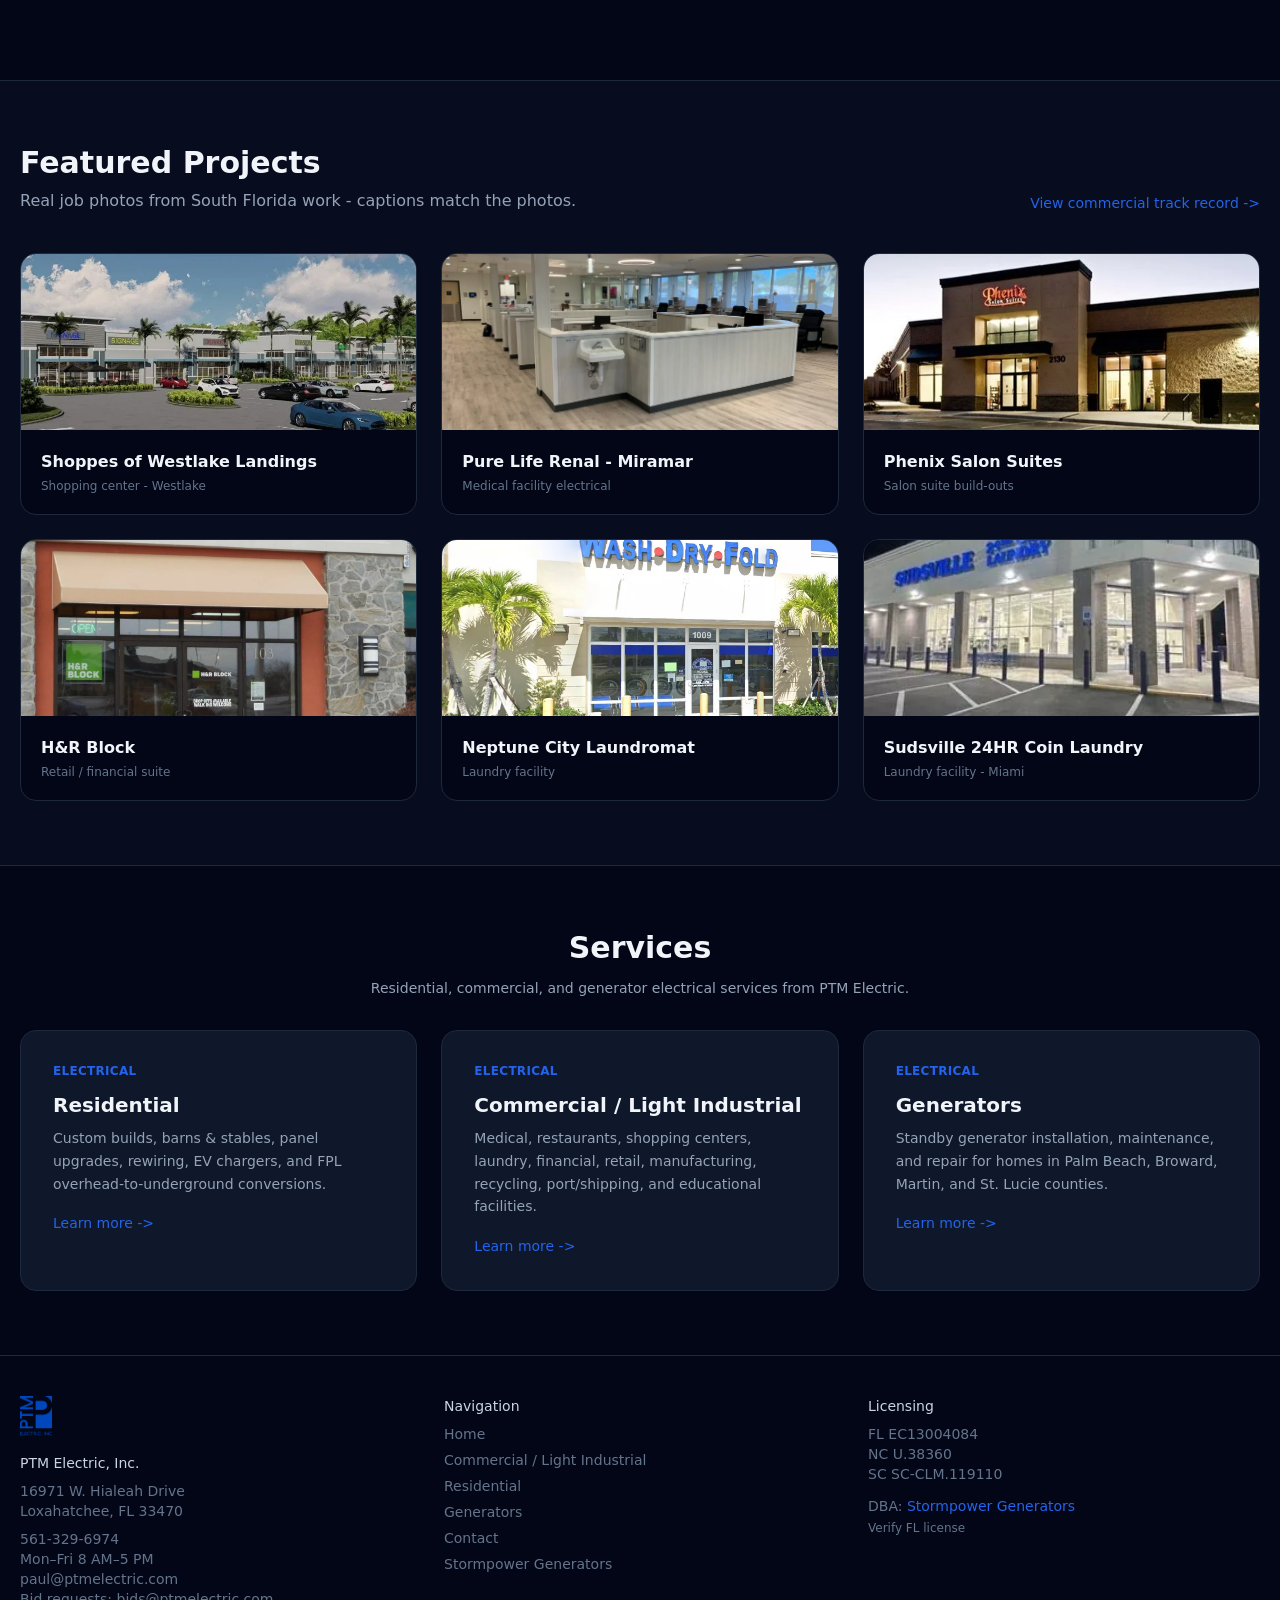
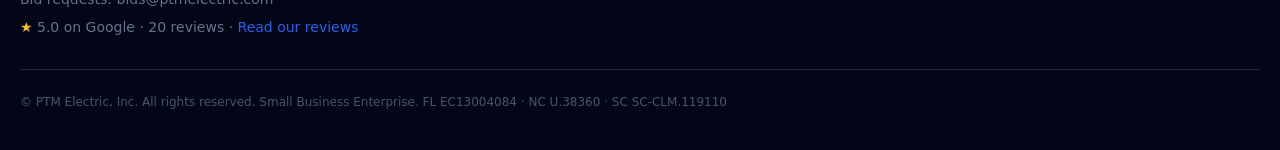
==== commit 16ba1e8b: "Residential: remove Track Homes, Landscape Lighting, Light Fixtures; add Generators card; update des" ====
--- a/index.html
+++ b/index.html
@@ -160,7 +160,7 @@
         <a href="residential.html" class="block bg-slate-900 border border-slate-800 hover:border-brand-500 rounded-2xl p-8 transition h-full">
           <div class="text-brand-500 text-xs font-semibold uppercase tracking-wide mb-3">Electrical</div>
           <h3 class="text-xl font-bold mb-2">Residential</h3>
-          <p class="text-slate-400 text-sm leading-relaxed mb-4">Custom builds, track homes, barns &amp; stables, panel upgrades, rewiring, landscape lighting, and FPL overhead-to-underground conversions.</p>
+          <p class="text-slate-400 text-sm leading-relaxed mb-4">Custom builds, barns &amp; stables, panel upgrades, rewiring, EV chargers, and FPL overhead-to-underground conversions.</p>
           <span class="text-brand-500 text-sm font-medium">Learn more -></span>
         </a>
         <a href="commercial.html" class="block bg-slate-900 border border-slate-800 hover:border-brand-500 rounded-2xl p-8 transition h-full">
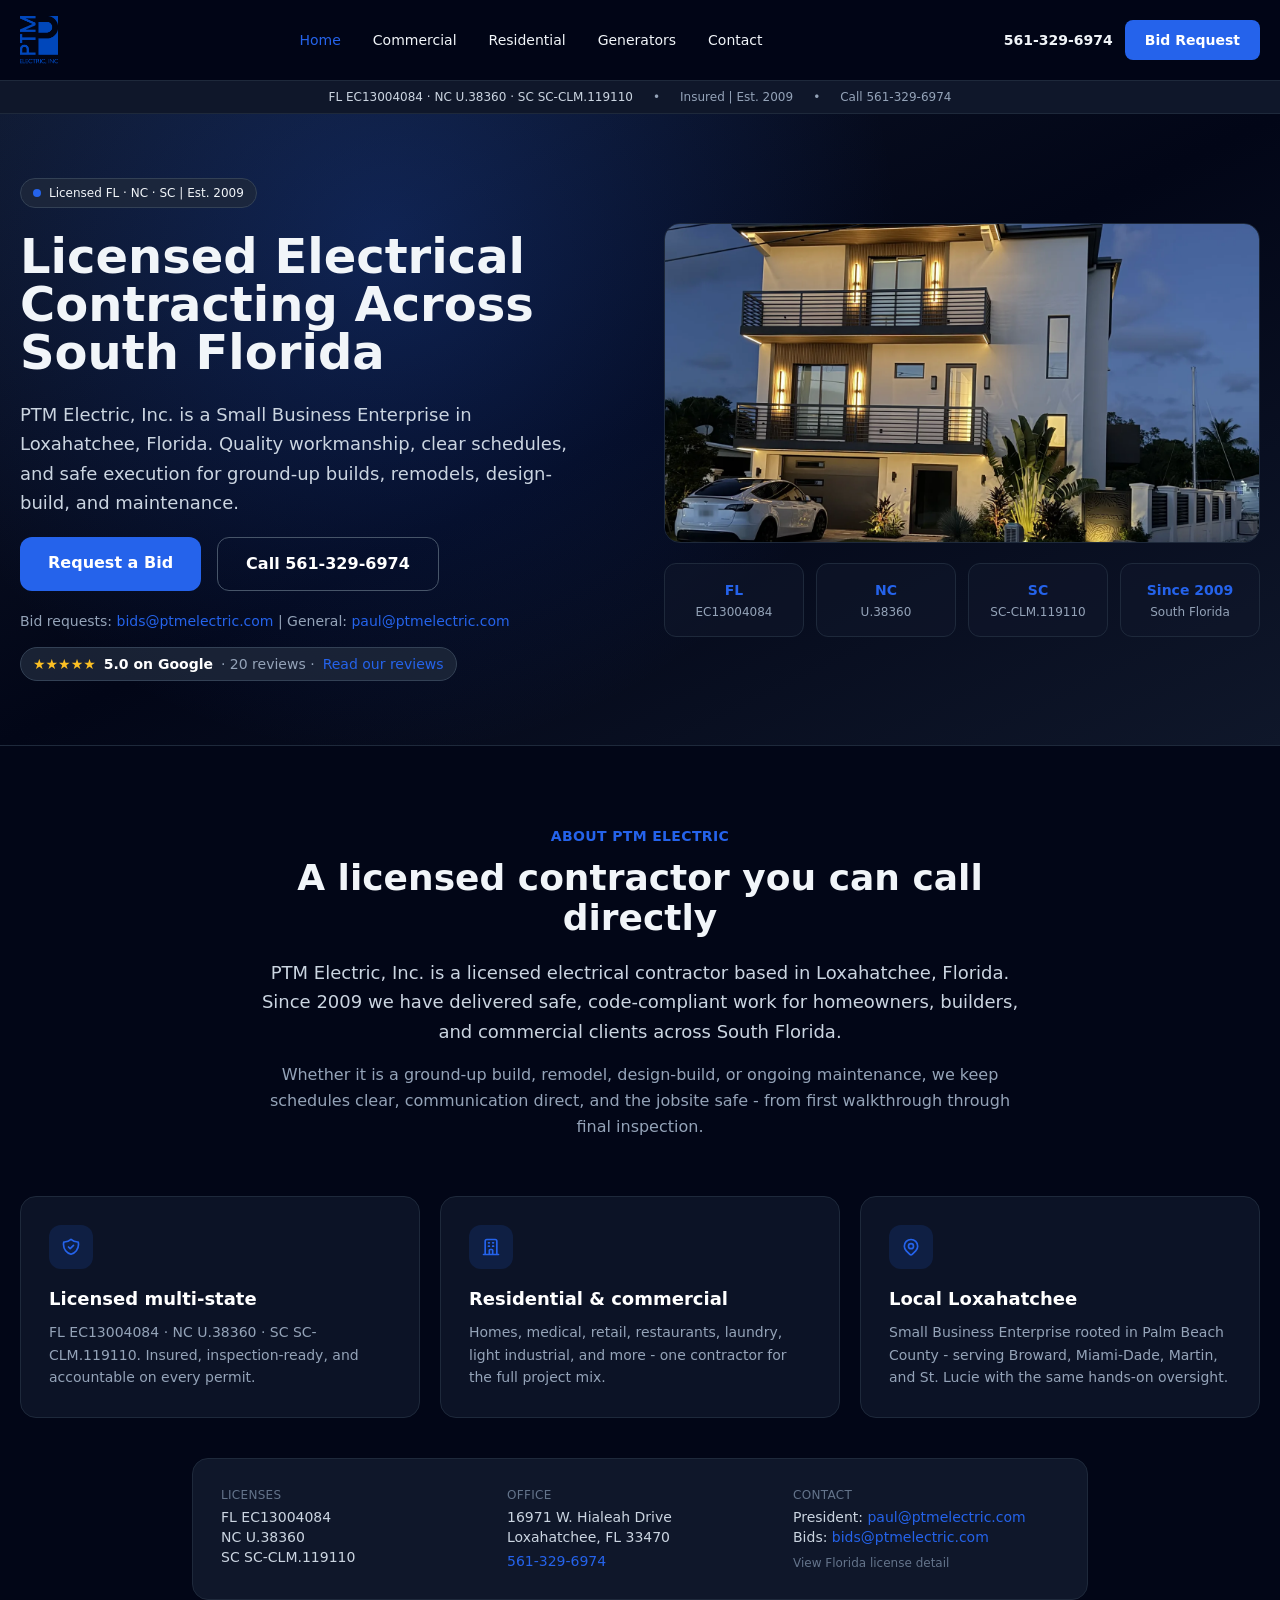
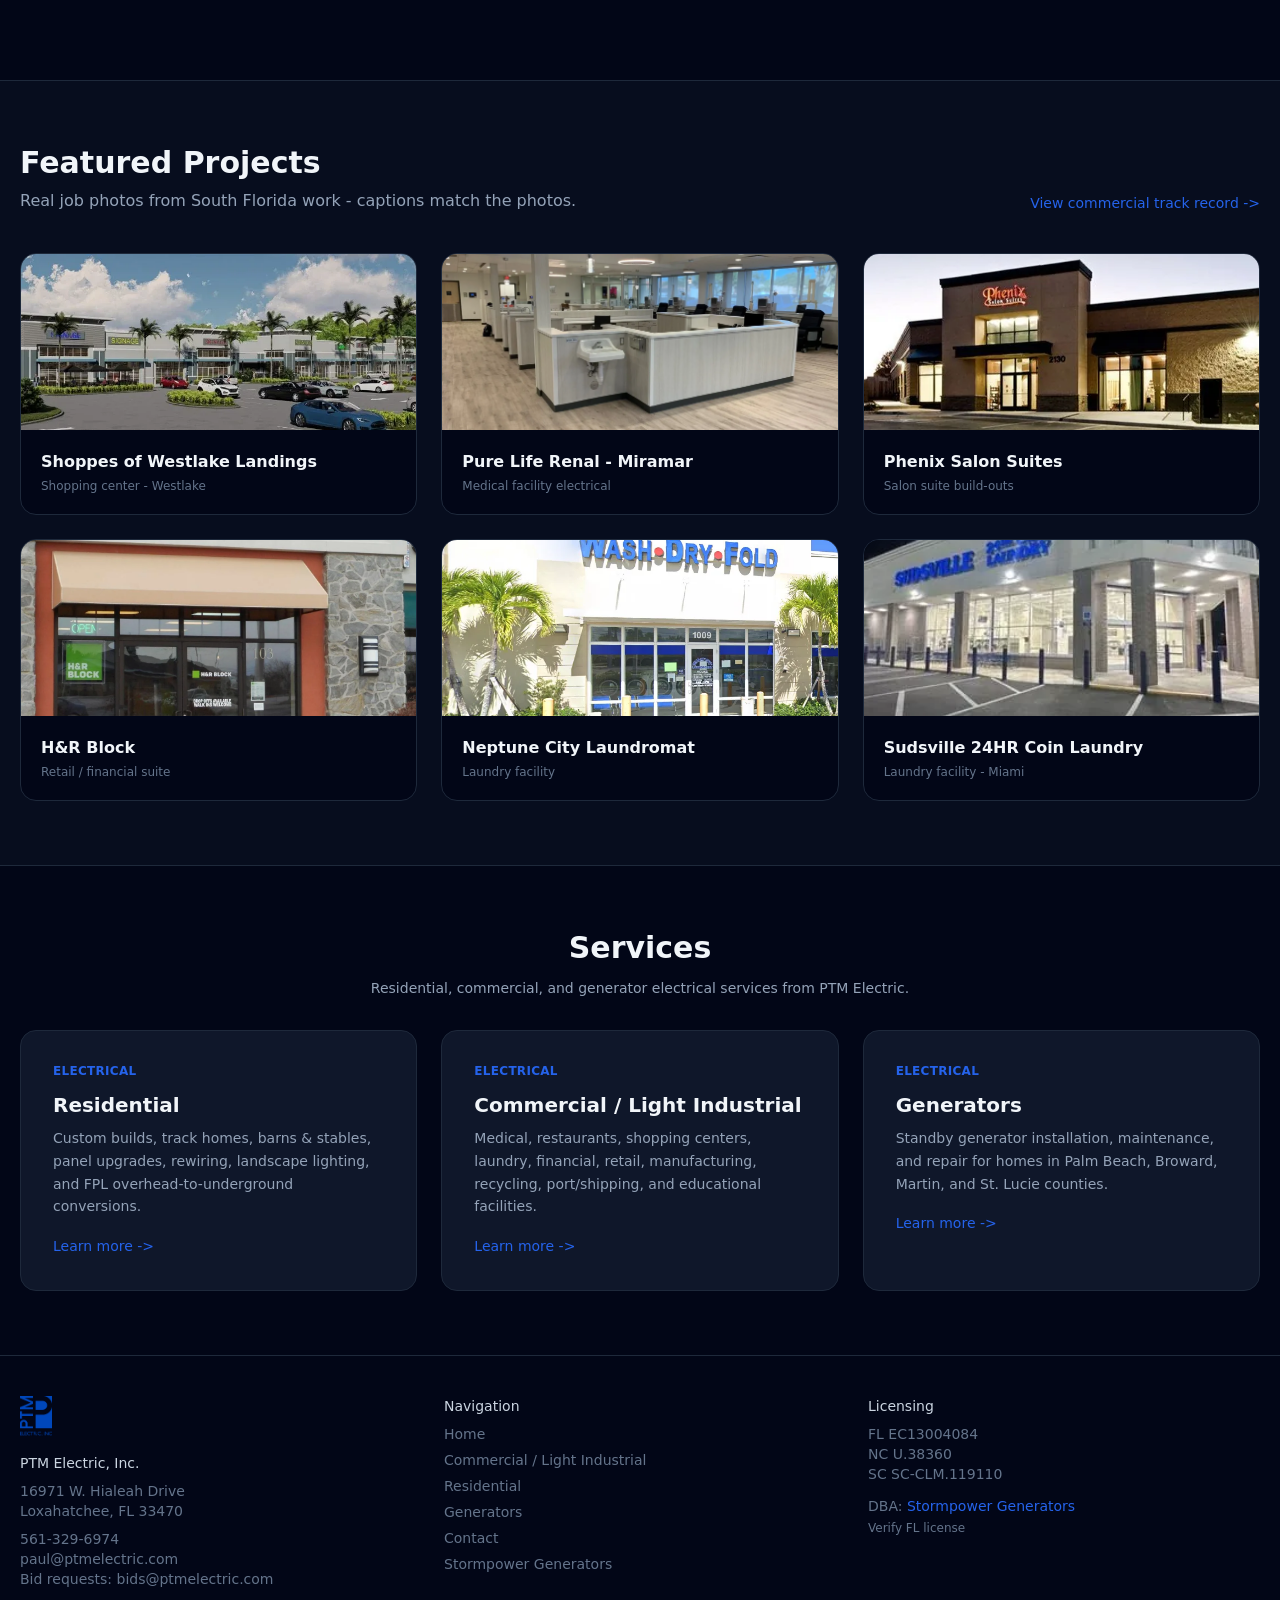
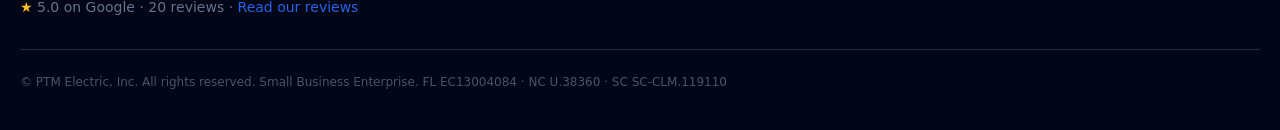
==== commit 1a30a5d0: "Homepage hero: use residential job photo (Pure Life Renal stays in Featured Projects); commercial pl" ====
--- a/index.html
+++ b/index.html
@@ -6,8 +6,8 @@
   <title>Licensed Electrical Contractor South Florida | PTM Electric, Inc.</title>
   <meta name="description" content="Licensed electrical contractor in Loxahatchee since 2009. Residential and commercial work from Miami-Dade to St. Lucie County. Call 561-329-6974.">
   <link rel="canonical" href="https://ptmelectric.com/">
-  <link rel="stylesheet" href="css/styles.css?v=c8778e8">
-  <script type="application/ld+json">{"@context":"https://schema.org","@type":"Electrician","name":"PTM Electric, Inc.","image":"https://ptmelectric.com/images/ptm-logo.png","url":"https://ptmelectric.com","telephone":"+1-561-329-6974","email":"paul@ptmelectric.com","address":{"@type":"PostalAddress","streetAddress":"16971 W. Hialeah Drive","addressLocality":"Loxahatchee","addressRegion":"FL","postalCode":"33470","addressCountry":"US"},"areaServed":[{"@type":"AdministrativeArea","name":"Palm Beach County"},{"@type":"AdministrativeArea","name":"Broward County"},{"@type":"AdministrativeArea","name":"Miami-Dade County"},{"@type":"AdministrativeArea","name":"Martin County"},{"@type":"AdministrativeArea","name":"St. Lucie County"}],"priceRange":"$$","description":"Licensed electrical contractor in South Florida. Licenses: FL EC13004084, NC U.38360, SC SC-CLM.119110. DBA Stormpower Generators for standby generators.","openingHoursSpecification":[{"@type":"OpeningHoursSpecification","dayOfWeek":["Monday","Tuesday","Wednesday","Thursday","Friday"],"opens":"08:00","closes":"17:00"}]}</script>
+  <link rel="stylesheet" href="css/styles.css?v=fe14230">
+  <script type="application/ld+json">{"@context":"https://schema.org","@type":"Electrician","name":"PTM Electric, Inc.","image":"https://ptmelectric.com/images/ptm-logo.png","url":"https://ptmelectric.com","telephone":"+1-561-329-6974","email":"paul@ptmelectric.com","address":{"@type":"PostalAddress","streetAddress":"16971 W. Hialeah Drive","addressLocality":"Loxahatchee","addressRegion":"FL","postalCode":"33470","addressCountry":"US"},"areaServed":[{"@type":"AdministrativeArea","name":"Palm Beach County"},{"@type":"AdministrativeArea","name":"Broward County"},{"@type":"AdministrativeArea","name":"Miami-Dade County"},{"@type":"AdministrativeArea","name":"Martin County"},{"@type":"AdministrativeArea","name":"St. Lucie County"}],"priceRange":"$$","description":"Licensed electrical contractor in South Florida. Licenses: FL EC13004084, NC U.38360, SC SC-CLM.119110. DBA Stormpower Generators for standby generators."}</script>
   <script data-goatcounter="https://ptmelectric.goatcounter.com/count" async src="//gc.zgo.at/count.js"></script>
 </head>
 <body class="bg-slate-950 text-slate-100 antialiased">
@@ -67,7 +67,7 @@
           <a href="https://maps.google.com/?cid=5602815749490715574" target="_blank" rel="noopener" class="mt-4 inline-flex items-center gap-1.5 sm:gap-2 whitespace-nowrap bg-slate-800/80 border border-slate-700 hover:border-brand-500 text-xs sm:text-sm px-3 py-1.5 rounded-full transition"><span class="text-amber-400" aria-hidden="true">&#9733;&#9733;&#9733;&#9733;&#9733;</span><span class="font-semibold text-white">5.0 on Google</span><span class="text-slate-400">&#183; 20 reviews &#183;</span><span class="text-brand-500 font-medium">Read our reviews</span></a>
         </div>
         <div class="space-y-5">
-          <img width="1600" height="1200" src="images/projects/pure-life-renal-miramar-medical-facility-interior.webp" alt="Pure Life Renal Miramar - medical facility electrical by PTM Electric" class="rounded-2xl border border-slate-800 w-full object-cover max-h-80">
+          <img width="1600" height="960" src="images/residential-home-night.webp" alt="Modern three-story home at dusk with exterior LED lighting by PTM Electric" class="rounded-2xl border border-slate-800 w-full object-cover object-top max-h-80">
           <div class="grid grid-cols-2 sm:grid-cols-4 gap-3 text-center">
             <div class="bg-slate-900/60 border border-slate-800 rounded-xl py-4 px-2"><div class="text-brand-500 font-bold text-sm">FL</div><div class="text-xs text-slate-400 mt-1">EC13004084</div></div>
             <div class="bg-slate-900/60 border border-slate-800 rounded-xl py-4 px-2"><div class="text-brand-500 font-bold text-sm">NC</div><div class="text-xs text-slate-400 mt-1">U.38360</div></div>
@@ -160,7 +160,7 @@
         <a href="residential.html" class="block bg-slate-900 border border-slate-800 hover:border-brand-500 rounded-2xl p-8 transition h-full">
           <div class="text-brand-500 text-xs font-semibold uppercase tracking-wide mb-3">Electrical</div>
           <h3 class="text-xl font-bold mb-2">Residential</h3>
-          <p class="text-slate-400 text-sm leading-relaxed mb-4">Custom builds, barns &amp; stables, panel upgrades, rewiring, EV chargers, and FPL overhead-to-underground conversions.</p>
+          <p class="text-slate-400 text-sm leading-relaxed mb-4">Custom builds, track homes, barns &amp; stables, panel upgrades, rewiring, landscape lighting, and FPL overhead-to-underground conversions.</p>
           <span class="text-brand-500 text-sm font-medium">Learn more -></span>
         </a>
         <a href="commercial.html" class="block bg-slate-900 border border-slate-800 hover:border-brand-500 rounded-2xl p-8 transition h-full">
@@ -187,7 +187,6 @@
           <div>16971 W. Hialeah Drive</div>
           <div>Loxahatchee, FL 33470</div>
           <div class="mt-2"><a href="tel:5613296974" class="hover:text-brand-500 transition">561-329-6974</a></div>
-          <div>Mon&#8211;Fri 8 AM&#8211;5 PM</div>
           <div><a href="mailto:paul@ptmelectric.com" class="hover:text-brand-500 transition">paul@ptmelectric.com</a></div>
           <div>Bid requests: <a href="mailto:bids@ptmelectric.com" class="hover:text-brand-500 transition">bids@ptmelectric.com</a></div>
           <div class="mt-2"><a href="https://maps.google.com/?cid=5602815749490715574" target="_blank" rel="noopener" class="hover:text-brand-500 transition"><span class="text-amber-400" aria-hidden="true">&#9733;</span> 5.0 on Google &#183; 20 reviews &#183; <span class="text-brand-500">Read our reviews</span></a></div>
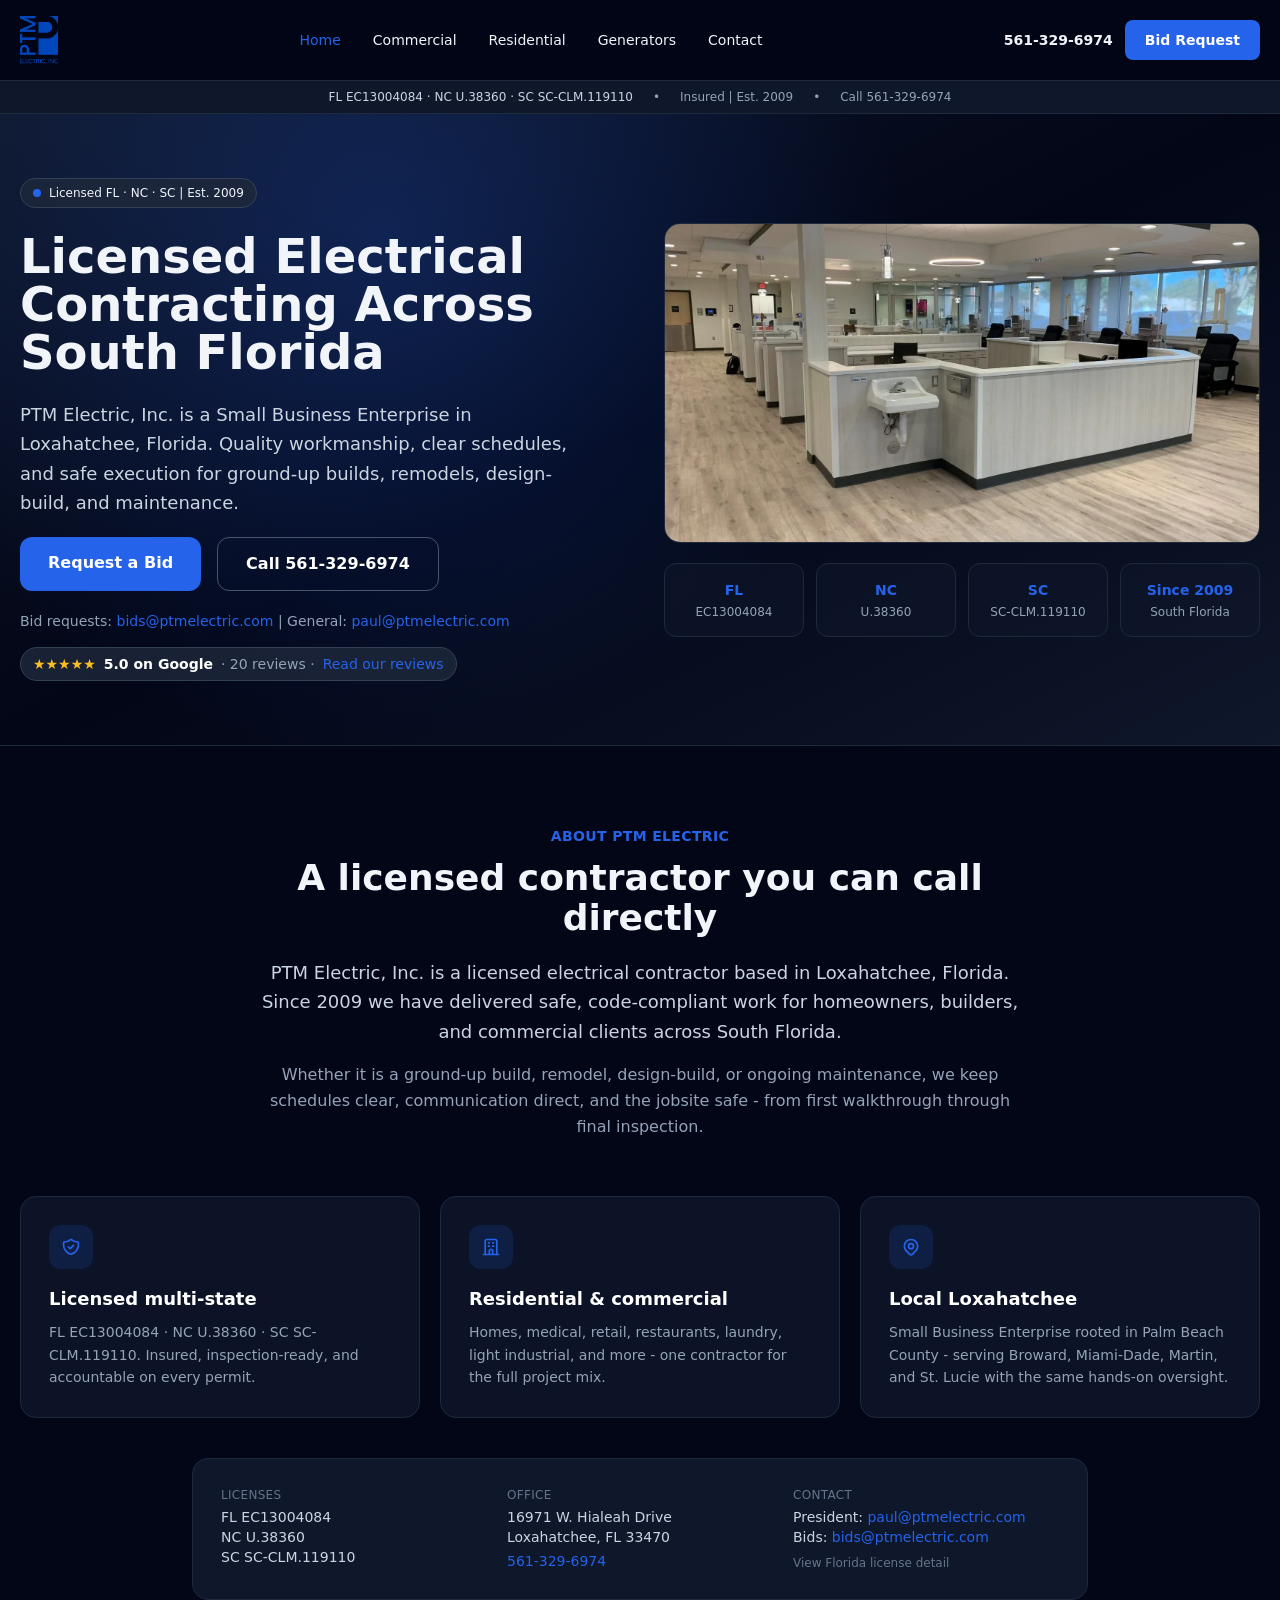
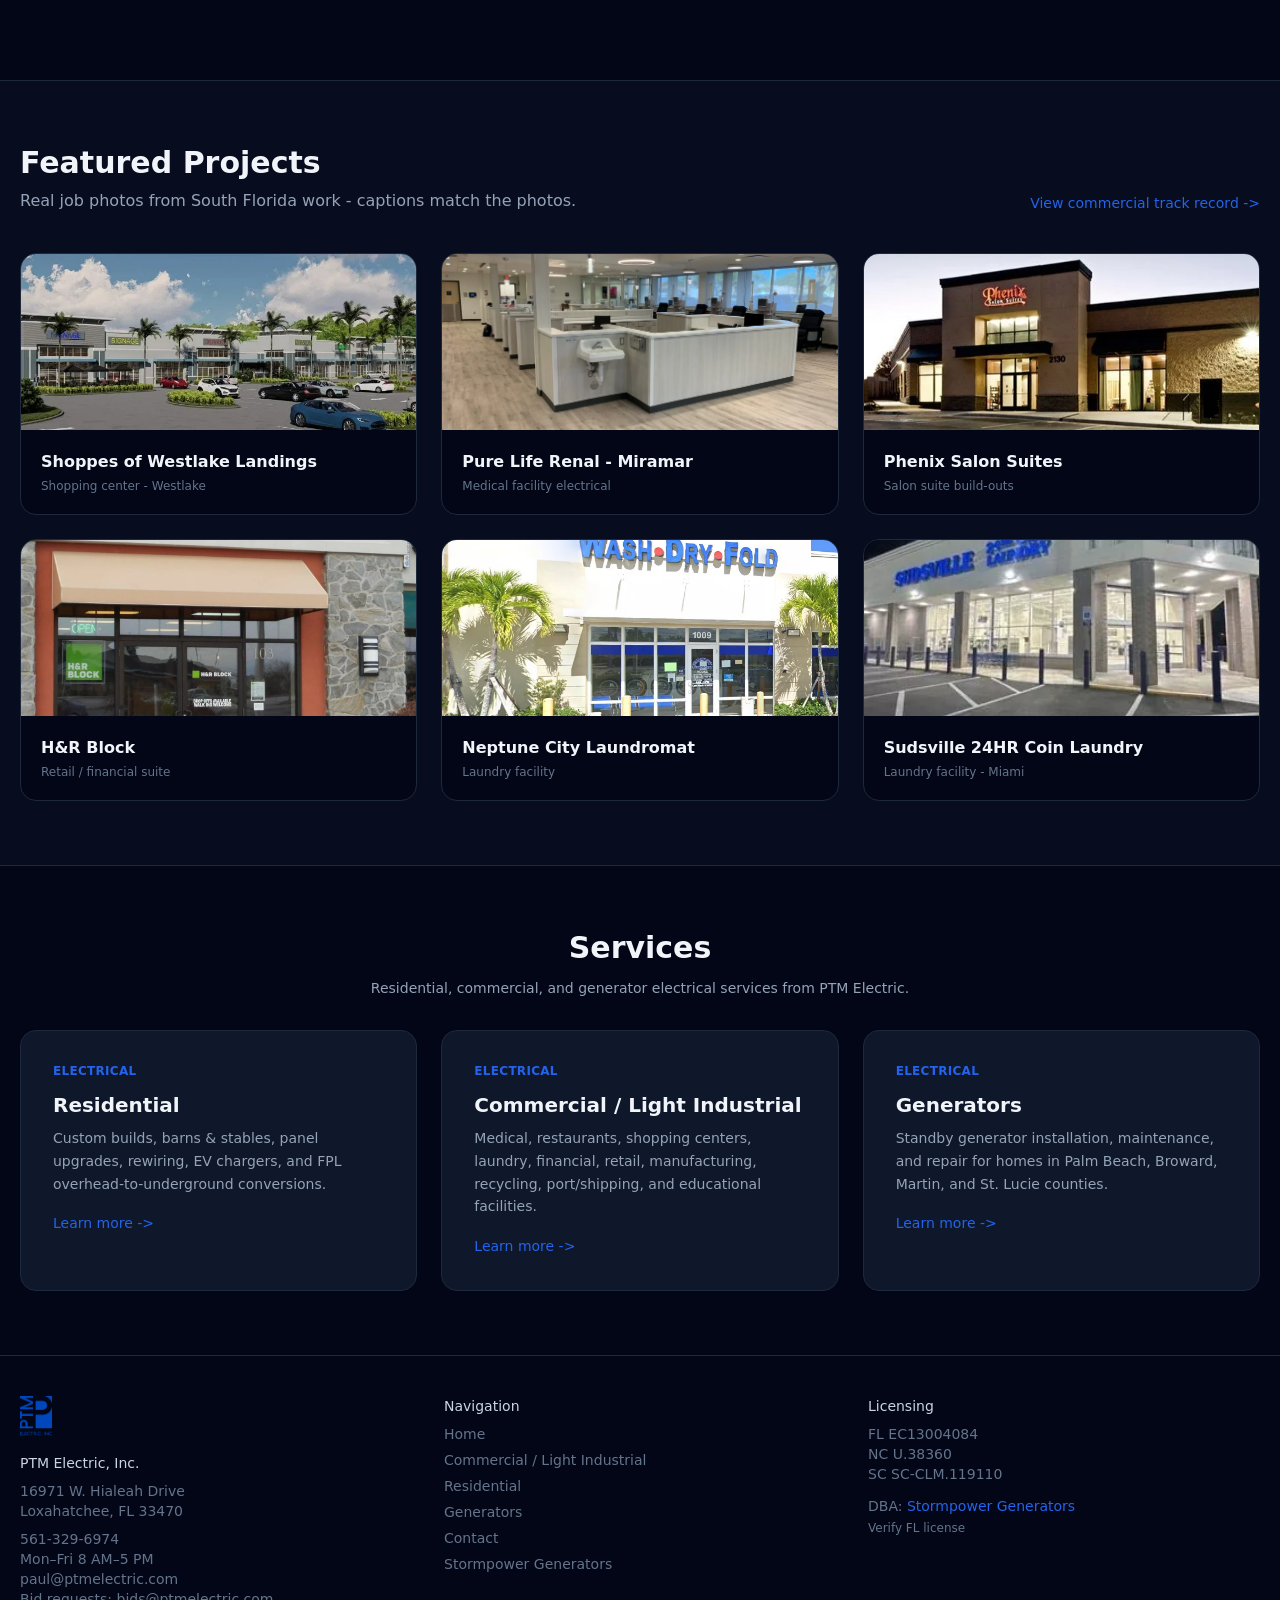
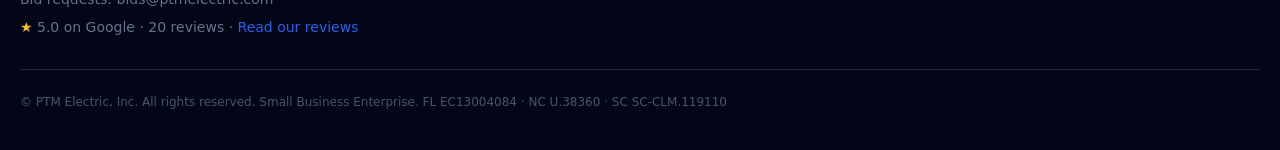
==== commit df681747: "Merge main; thanks.html footer hours; recompile CSS" ====
--- a/index.html
+++ b/index.html
@@ -6,8 +6,8 @@
   <title>Licensed Electrical Contractor South Florida | PTM Electric, Inc.</title>
   <meta name="description" content="Licensed electrical contractor in Loxahatchee since 2009. Residential and commercial work from Miami-Dade to St. Lucie County. Call 561-329-6974.">
   <link rel="canonical" href="https://ptmelectric.com/">
-  <link rel="stylesheet" href="css/styles.css?v=fe14230">
-  <script type="application/ld+json">{"@context":"https://schema.org","@type":"Electrician","name":"PTM Electric, Inc.","image":"https://ptmelectric.com/images/ptm-logo.png","url":"https://ptmelectric.com","telephone":"+1-561-329-6974","email":"paul@ptmelectric.com","address":{"@type":"PostalAddress","streetAddress":"16971 W. Hialeah Drive","addressLocality":"Loxahatchee","addressRegion":"FL","postalCode":"33470","addressCountry":"US"},"areaServed":[{"@type":"AdministrativeArea","name":"Palm Beach County"},{"@type":"AdministrativeArea","name":"Broward County"},{"@type":"AdministrativeArea","name":"Miami-Dade County"},{"@type":"AdministrativeArea","name":"Martin County"},{"@type":"AdministrativeArea","name":"St. Lucie County"}],"priceRange":"$$","description":"Licensed electrical contractor in South Florida. Licenses: FL EC13004084, NC U.38360, SC SC-CLM.119110. DBA Stormpower Generators for standby generators."}</script>
+  <link rel="stylesheet" href="css/styles.css?v=a14c242">
+  <script type="application/ld+json">{"@context":"https://schema.org","@type":"Electrician","name":"PTM Electric, Inc.","image":"https://ptmelectric.com/images/ptm-logo.png","url":"https://ptmelectric.com","telephone":"+1-561-329-6974","email":"paul@ptmelectric.com","address":{"@type":"PostalAddress","streetAddress":"16971 W. Hialeah Drive","addressLocality":"Loxahatchee","addressRegion":"FL","postalCode":"33470","addressCountry":"US"},"areaServed":[{"@type":"AdministrativeArea","name":"Palm Beach County"},{"@type":"AdministrativeArea","name":"Broward County"},{"@type":"AdministrativeArea","name":"Miami-Dade County"},{"@type":"AdministrativeArea","name":"Martin County"},{"@type":"AdministrativeArea","name":"St. Lucie County"}],"priceRange":"$$","description":"Licensed electrical contractor in South Florida. Licenses: FL EC13004084, NC U.38360, SC SC-CLM.119110. DBA Stormpower Generators for standby generators.","openingHoursSpecification":[{"@type":"OpeningHoursSpecification","dayOfWeek":["Monday","Tuesday","Wednesday","Thursday","Friday"],"opens":"08:00","closes":"17:00"}]}</script>
   <script data-goatcounter="https://ptmelectric.goatcounter.com/count" async src="//gc.zgo.at/count.js"></script>
 </head>
 <body class="bg-slate-950 text-slate-100 antialiased">
@@ -67,7 +67,7 @@
           <a href="https://maps.google.com/?cid=5602815749490715574" target="_blank" rel="noopener" class="mt-4 inline-flex items-center gap-1.5 sm:gap-2 whitespace-nowrap bg-slate-800/80 border border-slate-700 hover:border-brand-500 text-xs sm:text-sm px-3 py-1.5 rounded-full transition"><span class="text-amber-400" aria-hidden="true">&#9733;&#9733;&#9733;&#9733;&#9733;</span><span class="font-semibold text-white">5.0 on Google</span><span class="text-slate-400">&#183; 20 reviews &#183;</span><span class="text-brand-500 font-medium">Read our reviews</span></a>
         </div>
         <div class="space-y-5">
-          <img width="1600" height="960" src="images/residential-home-night.webp" alt="Modern three-story home at dusk with exterior LED lighting by PTM Electric" class="rounded-2xl border border-slate-800 w-full object-cover object-top max-h-80">
+          <img width="1600" height="1200" src="images/projects/pure-life-renal-miramar-medical-facility-interior.webp" alt="Pure Life Renal Miramar - medical facility electrical by PTM Electric" class="rounded-2xl border border-slate-800 w-full object-cover max-h-80">
           <div class="grid grid-cols-2 sm:grid-cols-4 gap-3 text-center">
             <div class="bg-slate-900/60 border border-slate-800 rounded-xl py-4 px-2"><div class="text-brand-500 font-bold text-sm">FL</div><div class="text-xs text-slate-400 mt-1">EC13004084</div></div>
             <div class="bg-slate-900/60 border border-slate-800 rounded-xl py-4 px-2"><div class="text-brand-500 font-bold text-sm">NC</div><div class="text-xs text-slate-400 mt-1">U.38360</div></div>
@@ -160,7 +160,7 @@
         <a href="residential.html" class="block bg-slate-900 border border-slate-800 hover:border-brand-500 rounded-2xl p-8 transition h-full">
           <div class="text-brand-500 text-xs font-semibold uppercase tracking-wide mb-3">Electrical</div>
           <h3 class="text-xl font-bold mb-2">Residential</h3>
-          <p class="text-slate-400 text-sm leading-relaxed mb-4">Custom builds, track homes, barns &amp; stables, panel upgrades, rewiring, landscape lighting, and FPL overhead-to-underground conversions.</p>
+          <p class="text-slate-400 text-sm leading-relaxed mb-4">Custom builds, barns &amp; stables, panel upgrades, rewiring, EV chargers, and FPL overhead-to-underground conversions.</p>
           <span class="text-brand-500 text-sm font-medium">Learn more -></span>
         </a>
         <a href="commercial.html" class="block bg-slate-900 border border-slate-800 hover:border-brand-500 rounded-2xl p-8 transition h-full">
@@ -187,6 +187,7 @@
           <div>16971 W. Hialeah Drive</div>
           <div>Loxahatchee, FL 33470</div>
           <div class="mt-2"><a href="tel:5613296974" class="hover:text-brand-500 transition">561-329-6974</a></div>
+          <div>Mon&#8211;Fri 8 AM&#8211;5 PM</div>
           <div><a href="mailto:paul@ptmelectric.com" class="hover:text-brand-500 transition">paul@ptmelectric.com</a></div>
           <div>Bid requests: <a href="mailto:bids@ptmelectric.com" class="hover:text-brand-500 transition">bids@ptmelectric.com</a></div>
           <div class="mt-2"><a href="https://maps.google.com/?cid=5602815749490715574" target="_blank" rel="noopener" class="hover:text-brand-500 transition"><span class="text-amber-400" aria-hidden="true">&#9733;</span> 5.0 on Google &#183; 20 reviews &#183; <span class="text-brand-500">Read our reviews</span></a></div>
--- a/css/styles.css
+++ b/css/styles.css
@@ -1 +1 @@
-*,:after,:before{--tw-border-spacing-x:0;--tw-border-spacing-y:0;--tw-translate-x:0;--tw-translate-y:0;--tw-rotate:0;--tw-skew-x:0;--tw-skew-y:0;--tw-scale-x:1;--tw-scale-y:1;--tw-pan-x: ;--tw-pan-y: ;--tw-pinch-zoom: ;--tw-scroll-snap-strictness:proximity;--tw-gradient-from-position: ;--tw-gradient-via-position: ;--tw-gradient-to-position: ;--tw-ordinal: ;--tw-slashed-zero: ;--tw-numeric-figure: ;--tw-numeric-spacing: ;--tw-numeric-fraction: ;--tw-ring-inset: ;--tw-ring-offset-width:0px;--tw-ring-offset-color:#fff;--tw-ring-color:rgba(59,130,246,.5);--tw-ring-offset-shadow:0 0 #0000;--tw-ring-shadow:0 0 #0000;--tw-shadow:0 0 #0000;--tw-shadow-colored:0 0 #0000;--tw-blur: ;--tw-brightness: ;--tw-contrast: ;--tw-grayscale: ;--tw-hue-rotate: ;--tw-invert: ;--tw-saturate: ;--tw-sepia: ;--tw-drop-shadow: ;--tw-backdrop-blur: ;--tw-backdrop-brightness: ;--tw-backdrop-contrast: ;--tw-backdrop-grayscale: ;--tw-backdrop-hue-rotate: ;--tw-backdrop-invert: ;--tw-backdrop-opacity: ;--tw-backdrop-saturate: ;--tw-backdrop-sepia: ;--tw-contain-size: ;--tw-contain-layout: ;--tw-contain-paint: ;--tw-contain-style: }::backdrop{--tw-border-spacing-x:0;--tw-border-spacing-y:0;--tw-translate-x:0;--tw-translate-y:0;--tw-rotate:0;--tw-skew-x:0;--tw-skew-y:0;--tw-scale-x:1;--tw-scale-y:1;--tw-pan-x: ;--tw-pan-y: ;--tw-pinch-zoom: ;--tw-scroll-snap-strictness:proximity;--tw-gradient-from-position: ;--tw-gradient-via-position: ;--tw-gradient-to-position: ;--tw-ordinal: ;--tw-slashed-zero: ;--tw-numeric-figure: ;--tw-numeric-spacing: ;--tw-numeric-fraction: ;--tw-ring-inset: ;--tw-ring-offset-width:0px;--tw-ring-offset-color:#fff;--tw-ring-color:rgba(59,130,246,.5);--tw-ring-offset-shadow:0 0 #0000;--tw-ring-shadow:0 0 #0000;--tw-shadow:0 0 #0000;--tw-shadow-colored:0 0 #0000;--tw-blur: ;--tw-brightness: ;--tw-contrast: ;--tw-grayscale: ;--tw-hue-rotate: ;--tw-invert: ;--tw-saturate: ;--tw-sepia: ;--tw-drop-shadow: ;--tw-backdrop-blur: ;--tw-backdrop-brightness: ;--tw-backdrop-contrast: ;--tw-backdrop-grayscale: ;--tw-backdrop-hue-rotate: ;--tw-backdrop-invert: ;--tw-backdrop-opacity: ;--tw-backdrop-saturate: ;--tw-backdrop-sepia: ;--tw-contain-size: ;--tw-contain-layout: ;--tw-contain-paint: ;--tw-contain-style: }/*! tailwindcss v3.4.17 | MIT License | https://tailwindcss.com*/*,:after,:before{box-sizing:border-box;border:0 solid #e5e7eb}:after,:before{--tw-content:""}:host,html{line-height:1.5;-webkit-text-size-adjust:100%;-moz-tab-size:4;-o-tab-size:4;tab-size:4;font-family:ui-sans-serif,system-ui,sans-serif,Apple Color Emoji,Segoe UI Emoji,Segoe UI Symbol,Noto Color Emoji;font-feature-settings:normal;font-variation-settings:normal;-webkit-tap-highlight-color:transparent}body{margin:0;line-height:inherit}hr{height:0;color:inherit;border-top-width:1px}abbr:where([title]){-webkit-text-decoration:underline dotted;text-decoration:underline dotted}h1,h2,h3,h4,h5,h6{font-size:inherit;font-weight:inherit}a{color:inherit;text-decoration:inherit}b,strong{font-weight:bolder}code,kbd,pre,samp{font-family:ui-monospace,SFMono-Regular,Menlo,Monaco,Consolas,Liberation Mono,Courier New,monospace;font-feature-settings:normal;font-variation-settings:normal;font-size:1em}small{font-size:80%}sub,sup{font-size:75%;line-height:0;position:relative;vertical-align:baseline}sub{bottom:-.25em}sup{top:-.5em}table{text-indent:0;border-color:inherit;border-collapse:collapse}button,input,optgroup,select,textarea{font-family:inherit;font-feature-settings:inherit;font-variation-settings:inherit;font-size:100%;font-weight:inherit;line-height:inherit;letter-spacing:inherit;color:inherit;margin:0;padding:0}button,select{text-transform:none}button,input:where([type=button]),input:where([type=reset]),input:where([type=submit]){-webkit-appearance:button;background-color:transparent;background-image:none}:-moz-focusring{outline:auto}:-moz-ui-invalid{box-shadow:none}progress{vertical-align:baseline}::-webkit-inner-spin-button,::-webkit-outer-spin-button{height:auto}[type=search]{-webkit-appearance:textfield;outline-offset:-2px}::-webkit-search-decoration{-webkit-appearance:none}::-webkit-file-upload-button{-webkit-appearance:button;font:inherit}summary{display:list-item}blockquote,dd,dl,figure,h1,h2,h3,h4,h5,h6,hr,p,pre{margin:0}fieldset{margin:0}fieldset,legend{padding:0}menu,ol,ul{list-style:none;margin:0;padding:0}dialog{padding:0}textarea{resize:vertical}input::-moz-placeholder,textarea::-moz-placeholder{opacity:1;color:#9ca3af}input::placeholder,textarea::placeholder{opacity:1;color:#9ca3af}[role=button],button{cursor:pointer}:disabled{cursor:default}audio,canvas,embed,iframe,img,object,svg,video{display:block;vertical-align:middle}img,video{max-width:100%;height:auto}[hidden]:where(:not([hidden=until-found])){display:none}.fixed{position:fixed}.absolute{position:absolute}.relative{position:relative}.sticky{position:sticky}.inset-0{inset:0}.inset-x-0{left:0;right:0}.bottom-0{bottom:0}.top-0{top:0}.z-40{z-index:40}.z-50{z-index:50}.mx-auto{margin-left:auto;margin-right:auto}.mb-1{margin-bottom:.25rem}.mb-1\.5{margin-bottom:.375rem}.mb-10{margin-bottom:2.5rem}.mb-12{margin-bottom:3rem}.mb-2{margin-bottom:.5rem}.mb-3{margin-bottom:.75rem}.mb-4{margin-bottom:1rem}.mb-5{margin-bottom:1.25rem}.mb-6{margin-bottom:1.5rem}.mb-8{margin-bottom:2rem}.mt-1{margin-top:.25rem}.mt-2{margin-top:.5rem}.mt-3{margin-top:.75rem}.mt-4{margin-top:1rem}.mt-5{margin-top:1.25rem}.mt-6{margin-top:1.5rem}.mt-8{margin-top:2rem}.block{display:block}.inline-block{display:inline-block}.flex{display:flex}.inline-flex{display:inline-flex}.grid{display:grid}.hidden{display:none}.h-10{height:2.5rem}.h-11{height:2.75rem}.h-2{height:.5rem}.h-40{height:10rem}.h-44{height:11rem}.h-5{height:1.25rem}.h-7{height:1.75rem}.h-8{height:2rem}.h-full{height:100%}.max-h-80{max-height:20rem}.w-11{width:2.75rem}.w-2{width:.5rem}.w-5{width:1.25rem}.w-7{width:1.75rem}.w-auto{width:auto}.w-full{width:100%}.max-w-2xl{max-width:42rem}.max-w-3xl{max-width:48rem}.max-w-4xl{max-width:56rem}.max-w-7xl{max-width:80rem}.max-w-xl{max-width:36rem}.flex-1{flex:1 1 0%}.list-disc{list-style-type:disc}.grid-cols-2{grid-template-columns:repeat(2,minmax(0,1fr))}.flex-col{flex-direction:column}.flex-wrap{flex-wrap:wrap}.items-center{align-items:center}.justify-center{justify-content:center}.justify-between{justify-content:space-between}.gap-1\.5{gap:.375rem}.gap-10{gap:2.5rem}.gap-12{gap:3rem}.gap-2{gap:.5rem}.gap-3{gap:.75rem}.gap-4{gap:1rem}.gap-5{gap:1.25rem}.gap-6{gap:1.5rem}.gap-8{gap:2rem}.gap-x-5{-moz-column-gap:1.25rem;column-gap:1.25rem}.gap-y-1{row-gap:.25rem}.space-y-1>:not([hidden])~:not([hidden]){--tw-space-y-reverse:0;margin-top:calc(.25rem*(1 - var(--tw-space-y-reverse)));margin-bottom:calc(.25rem*var(--tw-space-y-reverse))}.space-y-1\.5>:not([hidden])~:not([hidden]){--tw-space-y-reverse:0;margin-top:calc(.375rem*(1 - var(--tw-space-y-reverse)));margin-bottom:calc(.375rem*var(--tw-space-y-reverse))}.space-y-3>:not([hidden])~:not([hidden]){--tw-space-y-reverse:0;margin-top:calc(.75rem*(1 - var(--tw-space-y-reverse)));margin-bottom:calc(.75rem*var(--tw-space-y-reverse))}.space-y-5>:not([hidden])~:not([hidden]){--tw-space-y-reverse:0;margin-top:calc(1.25rem*(1 - var(--tw-space-y-reverse)));margin-bottom:calc(1.25rem*var(--tw-space-y-reverse))}.overflow-hidden{overflow:hidden}.whitespace-nowrap{white-space:nowrap}.rounded{border-radius:.25rem}.rounded-2xl{border-radius:1rem}.rounded-full{border-radius:9999px}.rounded-lg{border-radius:.5rem}.rounded-xl{border-radius:.75rem}.border{border-width:1px}.border-y{border-top-width:1px}.border-b,.border-y{border-bottom-width:1px}.border-t{border-top-width:1px}.border-slate-500{--tw-border-opacity:1;border-color:rgb(100 116 139/var(--tw-border-opacity,1))}.border-slate-600{--tw-border-opacity:1;border-color:rgb(71 85 105/var(--tw-border-opacity,1))}.border-slate-700{--tw-border-opacity:1;border-color:rgb(51 65 85/var(--tw-border-opacity,1))}.border-slate-800{--tw-border-opacity:1;border-color:rgb(30 41 59/var(--tw-border-opacity,1))}.border-storm-500\/30{border-color:rgba(245,158,11,.3)}.bg-brand-500{--tw-bg-opacity:1;background-color:rgb(37 99 235/var(--tw-bg-opacity,1))}.bg-brand-500\/15{background-color:rgba(37,99,235,.15)}.bg-slate-800\/80{background-color:rgba(30,41,59,.8)}.bg-slate-900{--tw-bg-opacity:1;background-color:rgb(15 23 42/var(--tw-bg-opacity,1))}.bg-slate-900\/40{background-color:rgba(15,23,42,.4)}.bg-slate-900\/60{background-color:rgba(15,23,42,.6)}.bg-slate-900\/80{background-color:rgba(15,23,42,.8)}.bg-slate-900\/95{background-color:rgba(15,23,42,.95)}.bg-slate-950{--tw-bg-opacity:1;background-color:rgb(2 6 23/var(--tw-bg-opacity,1))}.bg-slate-950\/90{background-color:rgba(2,6,23,.9)}.bg-storm-500{--tw-bg-opacity:1;background-color:rgb(245 158 11/var(--tw-bg-opacity,1))}.bg-white{--tw-bg-opacity:1;background-color:rgb(255 255 255/var(--tw-bg-opacity,1))}.bg-gradient-to-br{background-image:linear-gradient(to bottom right,var(--tw-gradient-stops))}.from-slate-900{--tw-gradient-from:#0f172a var(--tw-gradient-from-position);--tw-gradient-to:rgba(15,23,42,0) var(--tw-gradient-to-position);--tw-gradient-stops:var(--tw-gradient-from),var(--tw-gradient-to)}.via-slate-950{--tw-gradient-to:rgba(2,6,23,0) var(--tw-gradient-to-position);--tw-gradient-stops:var(--tw-gradient-from),#020617 var(--tw-gradient-via-position),var(--tw-gradient-to)}.to-slate-900{--tw-gradient-to:#0f172a var(--tw-gradient-to-position)}.object-contain{-o-object-fit:contain;object-fit:contain}.object-cover{-o-object-fit:cover;object-fit:cover}.object-center{-o-object-position:center;object-position:center}.p-3{padding:.75rem}.p-4{padding:1rem}.p-5{padding:1.25rem}.p-6{padding:1.5rem}.p-8{padding:2rem}.px-2{padding-left:.5rem;padding-right:.5rem}.px-3{padding-left:.75rem;padding-right:.75rem}.px-4{padding-left:1rem;padding-right:1rem}.px-5{padding-left:1.25rem;padding-right:1.25rem}.px-6{padding-left:1.5rem;padding-right:1.5rem}.px-7{padding-left:1.75rem;padding-right:1.75rem}.px-8{padding-left:2rem;padding-right:2rem}.py-1{padding-top:.25rem;padding-bottom:.25rem}.py-1\.5{padding-top:.375rem;padding-bottom:.375rem}.py-10{padding-top:2.5rem;padding-bottom:2.5rem}.py-12{padding-top:3rem;padding-bottom:3rem}.py-14{padding-top:3.5rem;padding-bottom:3.5rem}.py-16{padding-top:4rem;padding-bottom:4rem}.py-2{padding-top:.5rem;padding-bottom:.5rem}.py-2\.5{padding-top:.625rem;padding-bottom:.625rem}.py-3{padding-top:.75rem;padding-bottom:.75rem}.py-3\.5{padding-top:.875rem;padding-bottom:.875rem}.py-4{padding-top:1rem;padding-bottom:1rem}.pb-10{padding-bottom:2.5rem}.pb-16{padding-bottom:4rem}.pb-24{padding-bottom:6rem}.pl-5{padding-left:1.25rem}.pt-6{padding-top:1.5rem}.text-left{text-align:left}.text-center{text-align:center}.text-2xl{font-size:1.5rem;line-height:2rem}.text-3xl{font-size:1.875rem;line-height:2.25rem}.text-4xl{font-size:2.25rem;line-height:2.5rem}.text-lg{font-size:1.125rem;line-height:1.75rem}.text-sm{font-size:.875rem;line-height:1.25rem}.text-xl{font-size:1.25rem;line-height:1.75rem}.text-xs{font-size:.75rem;line-height:1rem}.font-bold{font-weight:700}.font-medium{font-weight:500}.font-semibold{font-weight:600}.uppercase{text-transform:uppercase}.leading-relaxed{line-height:1.625}.leading-tight{line-height:1.25}.tracking-tight{letter-spacing:-.025em}.tracking-wide{letter-spacing:.025em}.text-amber-400{--tw-text-opacity:1;color:rgb(251 191 36/var(--tw-text-opacity,1))}.text-brand-500{--tw-text-opacity:1;color:rgb(37 99 235/var(--tw-text-opacity,1))}.text-slate-100{--tw-text-opacity:1;color:rgb(241 245 249/var(--tw-text-opacity,1))}.text-slate-300{--tw-text-opacity:1;color:rgb(203 213 225/var(--tw-text-opacity,1))}.text-slate-400{--tw-text-opacity:1;color:rgb(148 163 184/var(--tw-text-opacity,1))}.text-slate-500{--tw-text-opacity:1;color:rgb(100 116 139/var(--tw-text-opacity,1))}.text-slate-600{--tw-text-opacity:1;color:rgb(71 85 105/var(--tw-text-opacity,1))}.text-slate-950{--tw-text-opacity:1;color:rgb(2 6 23/var(--tw-text-opacity,1))}.text-storm-400{--tw-text-opacity:1;color:rgb(251 191 36/var(--tw-text-opacity,1))}.text-white{--tw-text-opacity:1;color:rgb(255 255 255/var(--tw-text-opacity,1))}.antialiased{-webkit-font-smoothing:antialiased;-moz-osx-font-smoothing:grayscale}.opacity-20{opacity:.2}.opacity-25{opacity:.25}.opacity-90{opacity:.9}.shadow-lg{--tw-shadow:0 10px 15px -3px rgba(0,0,0,.1),0 4px 6px -4px rgba(0,0,0,.1);--tw-shadow-colored:0 10px 15px -3px var(--tw-shadow-color),0 4px 6px -4px var(--tw-shadow-color);box-shadow:var(--tw-ring-offset-shadow,0 0 #0000),var(--tw-ring-shadow,0 0 #0000),var(--tw-shadow)}.shadow-blue-500\/20{--tw-shadow-color:rgba(59,130,246,.2);--tw-shadow:var(--tw-shadow-colored)}.backdrop-blur{--tw-backdrop-blur:blur(8px);-webkit-backdrop-filter:var(--tw-backdrop-blur) var(--tw-backdrop-brightness) var(--tw-backdrop-contrast) var(--tw-backdrop-grayscale) var(--tw-backdrop-hue-rotate) var(--tw-backdrop-invert) var(--tw-backdrop-opacity) var(--tw-backdrop-saturate) var(--tw-backdrop-sepia);backdrop-filter:var(--tw-backdrop-blur) var(--tw-backdrop-brightness) var(--tw-backdrop-contrast) var(--tw-backdrop-grayscale) var(--tw-backdrop-hue-rotate) var(--tw-backdrop-invert) var(--tw-backdrop-opacity) var(--tw-backdrop-saturate) var(--tw-backdrop-sepia)}.transition{transition-property:color,background-color,border-color,text-decoration-color,fill,stroke,opacity,box-shadow,transform,filter,-webkit-backdrop-filter;transition-property:color,background-color,border-color,text-decoration-color,fill,stroke,opacity,box-shadow,transform,filter,backdrop-filter;transition-property:color,background-color,border-color,text-decoration-color,fill,stroke,opacity,box-shadow,transform,filter,backdrop-filter,-webkit-backdrop-filter;transition-timing-function:cubic-bezier(.4,0,.2,1);transition-duration:.15s}.hover\:border-brand-500:hover{--tw-border-opacity:1;border-color:rgb(37 99 235/var(--tw-border-opacity,1))}.hover\:border-slate-700:hover{--tw-border-opacity:1;border-color:rgb(51 65 85/var(--tw-border-opacity,1))}.hover\:border-storm-500:hover{--tw-border-opacity:1;border-color:rgb(245 158 11/var(--tw-border-opacity,1))}.hover\:bg-brand-600:hover{--tw-bg-opacity:1;background-color:rgb(29 78 216/var(--tw-bg-opacity,1))}.hover\:bg-storm-600:hover{--tw-bg-opacity:1;background-color:rgb(217 119 6/var(--tw-bg-opacity,1))}.hover\:text-brand-500:hover{--tw-text-opacity:1;color:rgb(37 99 235/var(--tw-text-opacity,1))}.hover\:text-storm-400:hover{--tw-text-opacity:1;color:rgb(251 191 36/var(--tw-text-opacity,1))}.hover\:underline:hover{text-decoration-line:underline}.focus\:border-brand-500:focus{--tw-border-opacity:1;border-color:rgb(37 99 235/var(--tw-border-opacity,1))}.focus\:outline-none:focus{outline:2px solid transparent;outline-offset:2px}@media (min-width:640px){.sm\:col-span-2{grid-column:span 2/span 2}.sm\:inline{display:inline}.sm\:grid-cols-2{grid-template-columns:repeat(2,minmax(0,1fr))}.sm\:grid-cols-3{grid-template-columns:repeat(3,minmax(0,1fr))}.sm\:grid-cols-4{grid-template-columns:repeat(4,minmax(0,1fr))}.sm\:flex-row{flex-direction:row}.sm\:gap-2{gap:.5rem}.sm\:text-sm{font-size:.875rem;line-height:1.25rem}}@media (min-width:768px){.md\:mb-14{margin-bottom:3.5rem}.md\:flex{display:flex}.md\:hidden{display:none}.md\:h-12{height:3rem}.md\:grid-cols-2{grid-template-columns:repeat(2,minmax(0,1fr))}.md\:grid-cols-3{grid-template-columns:repeat(3,minmax(0,1fr))}.md\:flex-row{flex-direction:row}.md\:items-end{align-items:flex-end}.md\:justify-between{justify-content:space-between}.md\:p-7{padding:1.75rem}.md\:p-8{padding:2rem}.md\:py-16{padding-top:4rem;padding-bottom:4rem}.md\:py-20{padding-top:5rem;padding-bottom:5rem}.md\:pb-10{padding-bottom:2.5rem}.md\:text-4xl{font-size:2.25rem;line-height:2.5rem}.md\:text-5xl{font-size:3rem;line-height:1}}@media (min-width:1024px){.lg\:max-h-96{max-height:24rem}.lg\:grid-cols-2{grid-template-columns:repeat(2,minmax(0,1fr))}.lg\:grid-cols-3{grid-template-columns:repeat(3,minmax(0,1fr))}.lg\:grid-cols-4{grid-template-columns:repeat(4,minmax(0,1fr))}.lg\:grid-cols-5{grid-template-columns:repeat(5,minmax(0,1fr))}}+*,:after,:before{--tw-border-spacing-x:0;--tw-border-spacing-y:0;--tw-translate-x:0;--tw-translate-y:0;--tw-rotate:0;--tw-skew-x:0;--tw-skew-y:0;--tw-scale-x:1;--tw-scale-y:1;--tw-pan-x: ;--tw-pan-y: ;--tw-pinch-zoom: ;--tw-scroll-snap-strictness:proximity;--tw-gradient-from-position: ;--tw-gradient-via-position: ;--tw-gradient-to-position: ;--tw-ordinal: ;--tw-slashed-zero: ;--tw-numeric-figure: ;--tw-numeric-spacing: ;--tw-numeric-fraction: ;--tw-ring-inset: ;--tw-ring-offset-width:0px;--tw-ring-offset-color:#fff;--tw-ring-color:rgba(59,130,246,.5);--tw-ring-offset-shadow:0 0 #0000;--tw-ring-shadow:0 0 #0000;--tw-shadow:0 0 #0000;--tw-shadow-colored:0 0 #0000;--tw-blur: ;--tw-brightness: ;--tw-contrast: ;--tw-grayscale: ;--tw-hue-rotate: ;--tw-invert: ;--tw-saturate: ;--tw-sepia: ;--tw-drop-shadow: ;--tw-backdrop-blur: ;--tw-backdrop-brightness: ;--tw-backdrop-contrast: ;--tw-backdrop-grayscale: ;--tw-backdrop-hue-rotate: ;--tw-backdrop-invert: ;--tw-backdrop-opacity: ;--tw-backdrop-saturate: ;--tw-backdrop-sepia: ;--tw-contain-size: ;--tw-contain-layout: ;--tw-contain-paint: ;--tw-contain-style: }::backdrop{--tw-border-spacing-x:0;--tw-border-spacing-y:0;--tw-translate-x:0;--tw-translate-y:0;--tw-rotate:0;--tw-skew-x:0;--tw-skew-y:0;--tw-scale-x:1;--tw-scale-y:1;--tw-pan-x: ;--tw-pan-y: ;--tw-pinch-zoom: ;--tw-scroll-snap-strictness:proximity;--tw-gradient-from-position: ;--tw-gradient-via-position: ;--tw-gradient-to-position: ;--tw-ordinal: ;--tw-slashed-zero: ;--tw-numeric-figure: ;--tw-numeric-spacing: ;--tw-numeric-fraction: ;--tw-ring-inset: ;--tw-ring-offset-width:0px;--tw-ring-offset-color:#fff;--tw-ring-color:rgba(59,130,246,.5);--tw-ring-offset-shadow:0 0 #0000;--tw-ring-shadow:0 0 #0000;--tw-shadow:0 0 #0000;--tw-shadow-colored:0 0 #0000;--tw-blur: ;--tw-brightness: ;--tw-contrast: ;--tw-grayscale: ;--tw-hue-rotate: ;--tw-invert: ;--tw-saturate: ;--tw-sepia: ;--tw-drop-shadow: ;--tw-backdrop-blur: ;--tw-backdrop-brightness: ;--tw-backdrop-contrast: ;--tw-backdrop-grayscale: ;--tw-backdrop-hue-rotate: ;--tw-backdrop-invert: ;--tw-backdrop-opacity: ;--tw-backdrop-saturate: ;--tw-backdrop-sepia: ;--tw-contain-size: ;--tw-contain-layout: ;--tw-contain-paint: ;--tw-contain-style: }/*! tailwindcss v3.4.17 | MIT License | https://tailwindcss.com*/*,:after,:before{box-sizing:border-box;border:0 solid #e5e7eb}:after,:before{--tw-content:""}:host,html{line-height:1.5;-webkit-text-size-adjust:100%;-moz-tab-size:4;-o-tab-size:4;tab-size:4;font-family:ui-sans-serif,system-ui,sans-serif,Apple Color Emoji,Segoe UI Emoji,Segoe UI Symbol,Noto Color Emoji;font-feature-settings:normal;font-variation-settings:normal;-webkit-tap-highlight-color:transparent}body{margin:0;line-height:inherit}hr{height:0;color:inherit;border-top-width:1px}abbr:where([title]){-webkit-text-decoration:underline dotted;text-decoration:underline dotted}h1,h2,h3,h4,h5,h6{font-size:inherit;font-weight:inherit}a{color:inherit;text-decoration:inherit}b,strong{font-weight:bolder}code,kbd,pre,samp{font-family:ui-monospace,SFMono-Regular,Menlo,Monaco,Consolas,Liberation Mono,Courier New,monospace;font-feature-settings:normal;font-variation-settings:normal;font-size:1em}small{font-size:80%}sub,sup{font-size:75%;line-height:0;position:relative;vertical-align:baseline}sub{bottom:-.25em}sup{top:-.5em}table{text-indent:0;border-color:inherit;border-collapse:collapse}button,input,optgroup,select,textarea{font-family:inherit;font-feature-settings:inherit;font-variation-settings:inherit;font-size:100%;font-weight:inherit;line-height:inherit;letter-spacing:inherit;color:inherit;margin:0;padding:0}button,select{text-transform:none}button,input:where([type=button]),input:where([type=reset]),input:where([type=submit]){-webkit-appearance:button;background-color:transparent;background-image:none}:-moz-focusring{outline:auto}:-moz-ui-invalid{box-shadow:none}progress{vertical-align:baseline}::-webkit-inner-spin-button,::-webkit-outer-spin-button{height:auto}[type=search]{-webkit-appearance:textfield;outline-offset:-2px}::-webkit-search-decoration{-webkit-appearance:none}::-webkit-file-upload-button{-webkit-appearance:button;font:inherit}summary{display:list-item}blockquote,dd,dl,figure,h1,h2,h3,h4,h5,h6,hr,p,pre{margin:0}fieldset{margin:0}fieldset,legend{padding:0}menu,ol,ul{list-style:none;margin:0;padding:0}dialog{padding:0}textarea{resize:vertical}input::-moz-placeholder,textarea::-moz-placeholder{opacity:1;color:#9ca3af}input::placeholder,textarea::placeholder{opacity:1;color:#9ca3af}[role=button],button{cursor:pointer}:disabled{cursor:default}audio,canvas,embed,iframe,img,object,svg,video{display:block;vertical-align:middle}img,video{max-width:100%;height:auto}[hidden]:where(:not([hidden=until-found])){display:none}.fixed{position:fixed}.absolute{position:absolute}.relative{position:relative}.sticky{position:sticky}.inset-0{inset:0}.inset-x-0{left:0;right:0}.bottom-0{bottom:0}.top-0{top:0}.z-40{z-index:40}.z-50{z-index:50}.mx-auto{margin-left:auto;margin-right:auto}.mb-1{margin-bottom:.25rem}.mb-1\.5{margin-bottom:.375rem}.mb-10{margin-bottom:2.5rem}.mb-12{margin-bottom:3rem}.mb-2{margin-bottom:.5rem}.mb-3{margin-bottom:.75rem}.mb-4{margin-bottom:1rem}.mb-5{margin-bottom:1.25rem}.mb-6{margin-bottom:1.5rem}.mb-8{margin-bottom:2rem}.mt-1{margin-top:.25rem}.mt-2{margin-top:.5rem}.mt-3{margin-top:.75rem}.mt-4{margin-top:1rem}.mt-5{margin-top:1.25rem}.mt-6{margin-top:1.5rem}.mt-8{margin-top:2rem}.block{display:block}.inline-block{display:inline-block}.flex{display:flex}.inline-flex{display:inline-flex}.table{display:table}.grid{display:grid}.hidden{display:none}.h-10{height:2.5rem}.h-11{height:2.75rem}.h-2{height:.5rem}.h-40{height:10rem}.h-44{height:11rem}.h-5{height:1.25rem}.h-7{height:1.75rem}.h-8{height:2rem}.h-full{height:100%}.max-h-80{max-height:20rem}.w-11{width:2.75rem}.w-2{width:.5rem}.w-5{width:1.25rem}.w-7{width:1.75rem}.w-auto{width:auto}.w-full{width:100%}.max-w-2xl{max-width:42rem}.max-w-3xl{max-width:48rem}.max-w-4xl{max-width:56rem}.max-w-7xl{max-width:80rem}.max-w-xl{max-width:36rem}.flex-1{flex:1 1 0%}.list-disc{list-style-type:disc}.grid-cols-2{grid-template-columns:repeat(2,minmax(0,1fr))}.flex-col{flex-direction:column}.flex-wrap{flex-wrap:wrap}.items-center{align-items:center}.justify-center{justify-content:center}.justify-between{justify-content:space-between}.gap-1\.5{gap:.375rem}.gap-10{gap:2.5rem}.gap-12{gap:3rem}.gap-2{gap:.5rem}.gap-3{gap:.75rem}.gap-4{gap:1rem}.gap-5{gap:1.25rem}.gap-6{gap:1.5rem}.gap-8{gap:2rem}.gap-x-5{-moz-column-gap:1.25rem;column-gap:1.25rem}.gap-y-1{row-gap:.25rem}.space-y-1>:not([hidden])~:not([hidden]){--tw-space-y-reverse:0;margin-top:calc(.25rem*(1 - var(--tw-space-y-reverse)));margin-bottom:calc(.25rem*var(--tw-space-y-reverse))}.space-y-1\.5>:not([hidden])~:not([hidden]){--tw-space-y-reverse:0;margin-top:calc(.375rem*(1 - var(--tw-space-y-reverse)));margin-bottom:calc(.375rem*var(--tw-space-y-reverse))}.space-y-3>:not([hidden])~:not([hidden]){--tw-space-y-reverse:0;margin-top:calc(.75rem*(1 - var(--tw-space-y-reverse)));margin-bottom:calc(.75rem*var(--tw-space-y-reverse))}.space-y-5>:not([hidden])~:not([hidden]){--tw-space-y-reverse:0;margin-top:calc(1.25rem*(1 - var(--tw-space-y-reverse)));margin-bottom:calc(1.25rem*var(--tw-space-y-reverse))}.overflow-hidden{overflow:hidden}.whitespace-nowrap{white-space:nowrap}.rounded{border-radius:.25rem}.rounded-2xl{border-radius:1rem}.rounded-full{border-radius:9999px}.rounded-lg{border-radius:.5rem}.rounded-xl{border-radius:.75rem}.border{border-width:1px}.border-y{border-top-width:1px}.border-b,.border-y{border-bottom-width:1px}.border-t{border-top-width:1px}.border-slate-500{--tw-border-opacity:1;border-color:rgb(100 116 139/var(--tw-border-opacity,1))}.border-slate-600{--tw-border-opacity:1;border-color:rgb(71 85 105/var(--tw-border-opacity,1))}.border-slate-700{--tw-border-opacity:1;border-color:rgb(51 65 85/var(--tw-border-opacity,1))}.border-slate-800{--tw-border-opacity:1;border-color:rgb(30 41 59/var(--tw-border-opacity,1))}.border-storm-500\/30{border-color:rgba(245,158,11,.3)}.bg-brand-500{--tw-bg-opacity:1;background-color:rgb(37 99 235/var(--tw-bg-opacity,1))}.bg-brand-500\/15{background-color:rgba(37,99,235,.15)}.bg-slate-800\/80{background-color:rgba(30,41,59,.8)}.bg-slate-900{--tw-bg-opacity:1;background-color:rgb(15 23 42/var(--tw-bg-opacity,1))}.bg-slate-900\/40{background-color:rgba(15,23,42,.4)}.bg-slate-900\/60{background-color:rgba(15,23,42,.6)}.bg-slate-900\/80{background-color:rgba(15,23,42,.8)}.bg-slate-900\/95{background-color:rgba(15,23,42,.95)}.bg-slate-950{--tw-bg-opacity:1;background-color:rgb(2 6 23/var(--tw-bg-opacity,1))}.bg-slate-950\/90{background-color:rgba(2,6,23,.9)}.bg-storm-500{--tw-bg-opacity:1;background-color:rgb(245 158 11/var(--tw-bg-opacity,1))}.bg-white{--tw-bg-opacity:1;background-color:rgb(255 255 255/var(--tw-bg-opacity,1))}.bg-gradient-to-br{background-image:linear-gradient(to bottom right,var(--tw-gradient-stops))}.from-slate-900{--tw-gradient-from:#0f172a var(--tw-gradient-from-position);--tw-gradient-to:rgba(15,23,42,0) var(--tw-gradient-to-position);--tw-gradient-stops:var(--tw-gradient-from),var(--tw-gradient-to)}.via-slate-950{--tw-gradient-to:rgba(2,6,23,0) var(--tw-gradient-to-position);--tw-gradient-stops:var(--tw-gradient-from),#020617 var(--tw-gradient-via-position),var(--tw-gradient-to)}.to-slate-900{--tw-gradient-to:#0f172a var(--tw-gradient-to-position)}.object-contain{-o-object-fit:contain;object-fit:contain}.object-cover{-o-object-fit:cover;object-fit:cover}.object-center{-o-object-position:center;object-position:center}.p-3{padding:.75rem}.p-4{padding:1rem}.p-5{padding:1.25rem}.p-6{padding:1.5rem}.p-8{padding:2rem}.px-2{padding-left:.5rem;padding-right:.5rem}.px-3{padding-left:.75rem;padding-right:.75rem}.px-4{padding-left:1rem;padding-right:1rem}.px-5{padding-left:1.25rem;padding-right:1.25rem}.px-6{padding-left:1.5rem;padding-right:1.5rem}.px-7{padding-left:1.75rem;padding-right:1.75rem}.px-8{padding-left:2rem;padding-right:2rem}.py-1{padding-top:.25rem;padding-bottom:.25rem}.py-1\.5{padding-top:.375rem;padding-bottom:.375rem}.py-10{padding-top:2.5rem;padding-bottom:2.5rem}.py-12{padding-top:3rem;padding-bottom:3rem}.py-14{padding-top:3.5rem;padding-bottom:3.5rem}.py-16{padding-top:4rem;padding-bottom:4rem}.py-2{padding-top:.5rem;padding-bottom:.5rem}.py-2\.5{padding-top:.625rem;padding-bottom:.625rem}.py-3{padding-top:.75rem;padding-bottom:.75rem}.py-3\.5{padding-top:.875rem;padding-bottom:.875rem}.py-4{padding-top:1rem;padding-bottom:1rem}.pb-10{padding-bottom:2.5rem}.pb-16{padding-bottom:4rem}.pb-24{padding-bottom:6rem}.pl-5{padding-left:1.25rem}.pt-6{padding-top:1.5rem}.text-left{text-align:left}.text-center{text-align:center}.text-2xl{font-size:1.5rem;line-height:2rem}.text-3xl{font-size:1.875rem;line-height:2.25rem}.text-4xl{font-size:2.25rem;line-height:2.5rem}.text-lg{font-size:1.125rem;line-height:1.75rem}.text-sm{font-size:.875rem;line-height:1.25rem}.text-xl{font-size:1.25rem;line-height:1.75rem}.text-xs{font-size:.75rem;line-height:1rem}.font-bold{font-weight:700}.font-medium{font-weight:500}.font-semibold{font-weight:600}.uppercase{text-transform:uppercase}.leading-relaxed{line-height:1.625}.leading-tight{line-height:1.25}.tracking-tight{letter-spacing:-.025em}.tracking-wide{letter-spacing:.025em}.text-amber-400{--tw-text-opacity:1;color:rgb(251 191 36/var(--tw-text-opacity,1))}.text-brand-500{--tw-text-opacity:1;color:rgb(37 99 235/var(--tw-text-opacity,1))}.text-slate-100{--tw-text-opacity:1;color:rgb(241 245 249/var(--tw-text-opacity,1))}.text-slate-300{--tw-text-opacity:1;color:rgb(203 213 225/var(--tw-text-opacity,1))}.text-slate-400{--tw-text-opacity:1;color:rgb(148 163 184/var(--tw-text-opacity,1))}.text-slate-500{--tw-text-opacity:1;color:rgb(100 116 139/var(--tw-text-opacity,1))}.text-slate-600{--tw-text-opacity:1;color:rgb(71 85 105/var(--tw-text-opacity,1))}.text-slate-950{--tw-text-opacity:1;color:rgb(2 6 23/var(--tw-text-opacity,1))}.text-storm-400{--tw-text-opacity:1;color:rgb(251 191 36/var(--tw-text-opacity,1))}.text-white{--tw-text-opacity:1;color:rgb(255 255 255/var(--tw-text-opacity,1))}.antialiased{-webkit-font-smoothing:antialiased;-moz-osx-font-smoothing:grayscale}.opacity-20{opacity:.2}.opacity-25{opacity:.25}.opacity-90{opacity:.9}.shadow-lg{--tw-shadow:0 10px 15px -3px rgba(0,0,0,.1),0 4px 6px -4px rgba(0,0,0,.1);--tw-shadow-colored:0 10px 15px -3px var(--tw-shadow-color),0 4px 6px -4px var(--tw-shadow-color);box-shadow:var(--tw-ring-offset-shadow,0 0 #0000),var(--tw-ring-shadow,0 0 #0000),var(--tw-shadow)}.shadow-blue-500\/20{--tw-shadow-color:rgba(59,130,246,.2);--tw-shadow:var(--tw-shadow-colored)}.backdrop-blur{--tw-backdrop-blur:blur(8px);-webkit-backdrop-filter:var(--tw-backdrop-blur) var(--tw-backdrop-brightness) var(--tw-backdrop-contrast) var(--tw-backdrop-grayscale) var(--tw-backdrop-hue-rotate) var(--tw-backdrop-invert) var(--tw-backdrop-opacity) var(--tw-backdrop-saturate) var(--tw-backdrop-sepia);backdrop-filter:var(--tw-backdrop-blur) var(--tw-backdrop-brightness) var(--tw-backdrop-contrast) var(--tw-backdrop-grayscale) var(--tw-backdrop-hue-rotate) var(--tw-backdrop-invert) var(--tw-backdrop-opacity) var(--tw-backdrop-saturate) var(--tw-backdrop-sepia)}.transition{transition-property:color,background-color,border-color,text-decoration-color,fill,stroke,opacity,box-shadow,transform,filter,-webkit-backdrop-filter;transition-property:color,background-color,border-color,text-decoration-color,fill,stroke,opacity,box-shadow,transform,filter,backdrop-filter;transition-property:color,background-color,border-color,text-decoration-color,fill,stroke,opacity,box-shadow,transform,filter,backdrop-filter,-webkit-backdrop-filter;transition-timing-function:cubic-bezier(.4,0,.2,1);transition-duration:.15s}.hover\:border-brand-500:hover{--tw-border-opacity:1;border-color:rgb(37 99 235/var(--tw-border-opacity,1))}.hover\:border-slate-700:hover{--tw-border-opacity:1;border-color:rgb(51 65 85/var(--tw-border-opacity,1))}.hover\:border-storm-500:hover{--tw-border-opacity:1;border-color:rgb(245 158 11/var(--tw-border-opacity,1))}.hover\:bg-brand-600:hover{--tw-bg-opacity:1;background-color:rgb(29 78 216/var(--tw-bg-opacity,1))}.hover\:bg-storm-600:hover{--tw-bg-opacity:1;background-color:rgb(217 119 6/var(--tw-bg-opacity,1))}.hover\:text-brand-500:hover{--tw-text-opacity:1;color:rgb(37 99 235/var(--tw-text-opacity,1))}.hover\:text-storm-400:hover{--tw-text-opacity:1;color:rgb(251 191 36/var(--tw-text-opacity,1))}.hover\:underline:hover{text-decoration-line:underline}.focus\:border-brand-500:focus{--tw-border-opacity:1;border-color:rgb(37 99 235/var(--tw-border-opacity,1))}.focus\:outline-none:focus{outline:2px solid transparent;outline-offset:2px}@media (min-width:640px){.sm\:col-span-2{grid-column:span 2/span 2}.sm\:inline{display:inline}.sm\:grid-cols-2{grid-template-columns:repeat(2,minmax(0,1fr))}.sm\:grid-cols-3{grid-template-columns:repeat(3,minmax(0,1fr))}.sm\:grid-cols-4{grid-template-columns:repeat(4,minmax(0,1fr))}.sm\:flex-row{flex-direction:row}.sm\:gap-2{gap:.5rem}.sm\:text-sm{font-size:.875rem;line-height:1.25rem}}@media (min-width:768px){.md\:mb-14{margin-bottom:3.5rem}.md\:flex{display:flex}.md\:hidden{display:none}.md\:h-12{height:3rem}.md\:grid-cols-2{grid-template-columns:repeat(2,minmax(0,1fr))}.md\:grid-cols-3{grid-template-columns:repeat(3,minmax(0,1fr))}.md\:flex-row{flex-direction:row}.md\:items-end{align-items:flex-end}.md\:justify-between{justify-content:space-between}.md\:p-7{padding:1.75rem}.md\:p-8{padding:2rem}.md\:py-16{padding-top:4rem;padding-bottom:4rem}.md\:py-20{padding-top:5rem;padding-bottom:5rem}.md\:pb-10{padding-bottom:2.5rem}.md\:text-4xl{font-size:2.25rem;line-height:2.5rem}.md\:text-5xl{font-size:3rem;line-height:1}}@media (min-width:1024px){.lg\:max-h-96{max-height:24rem}.lg\:grid-cols-2{grid-template-columns:repeat(2,minmax(0,1fr))}.lg\:grid-cols-3{grid-template-columns:repeat(3,minmax(0,1fr))}.lg\:grid-cols-4{grid-template-columns:repeat(4,minmax(0,1fr))}.lg\:grid-cols-5{grid-template-columns:repeat(5,minmax(0,1fr))}}
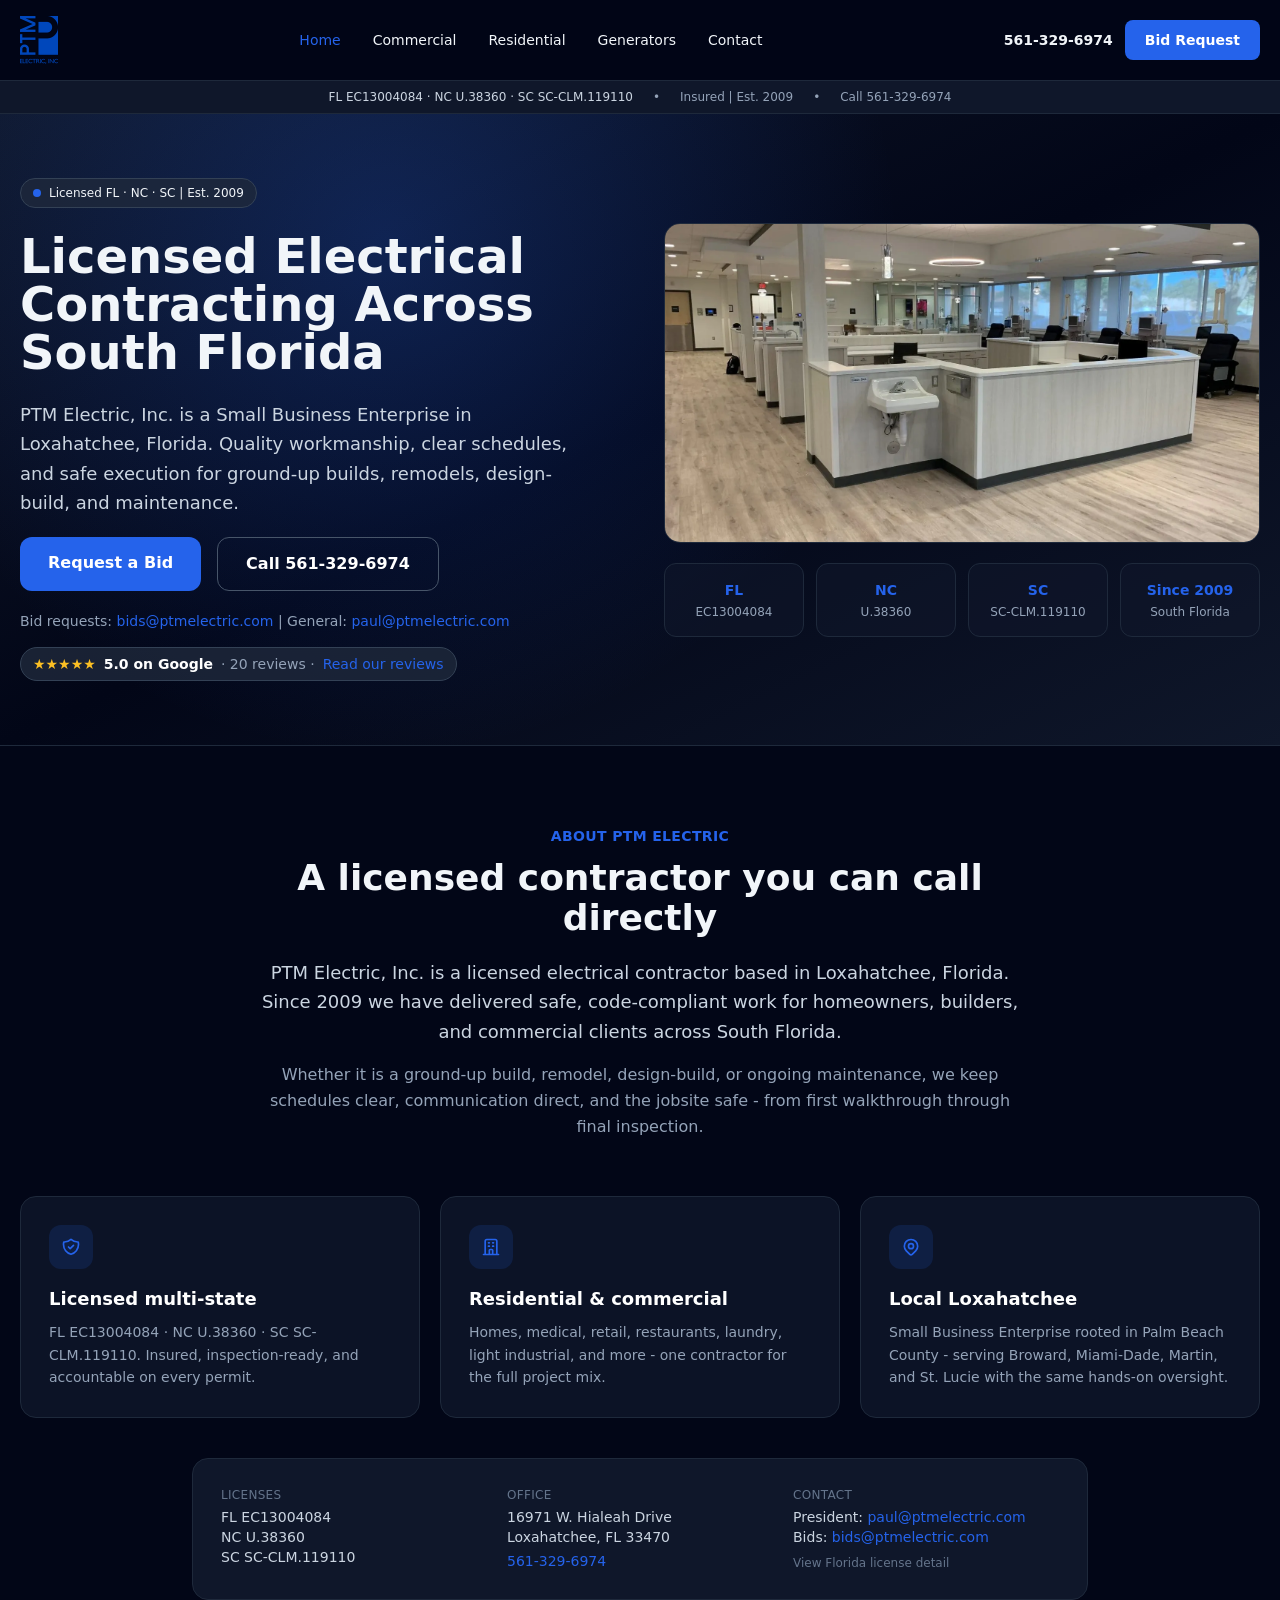
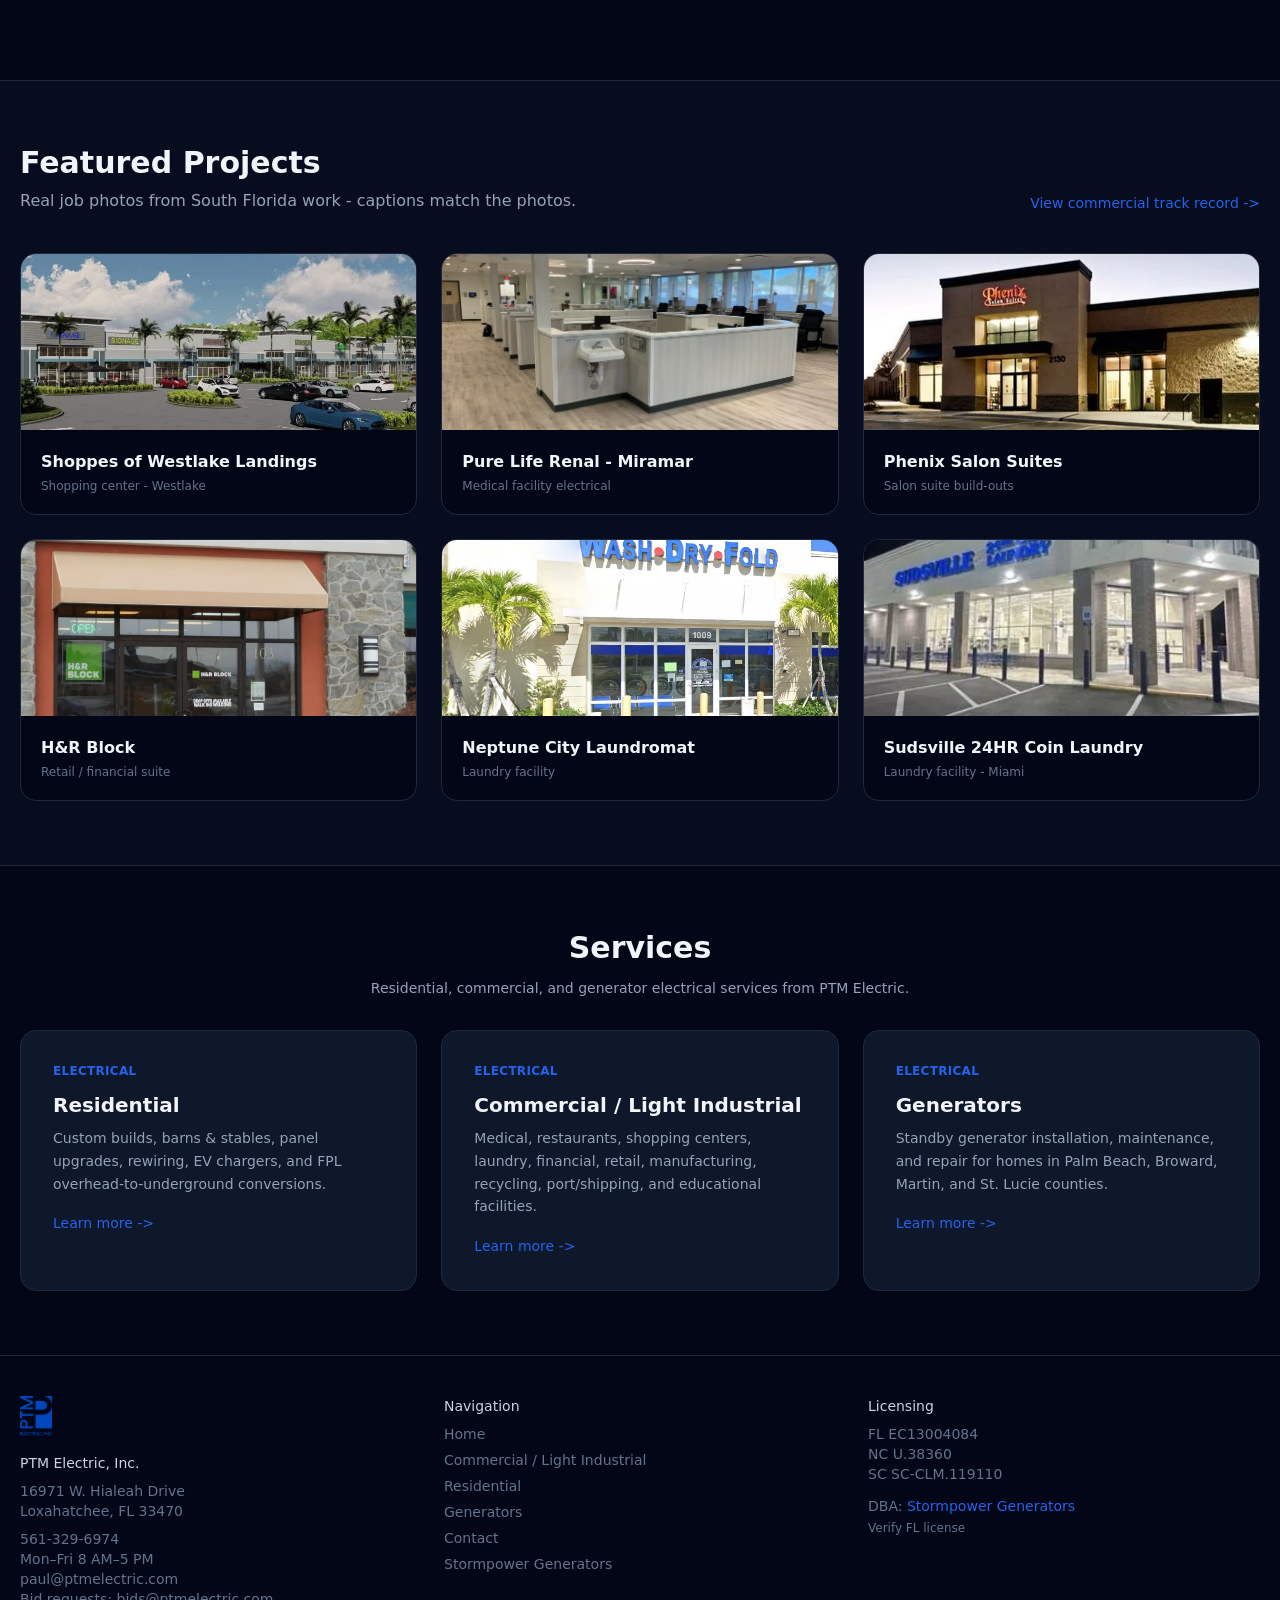
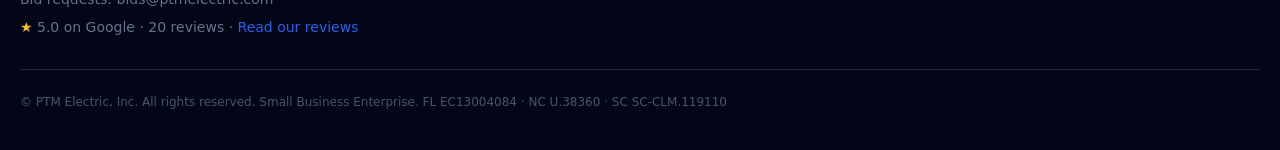
==== commit a82dc733: "Favicon + apple-touch icon, llms.txt, smaller header logo (PNG+WebP), real client logo alt text, Hom" ====
--- a/index.html
+++ b/index.html
@@ -7,6 +7,9 @@
   <meta name="description" content="Licensed electrical contractor in Loxahatchee since 2009. Residential and commercial work from Miami-Dade to St. Lucie County. Call 561-329-6974.">
   <link rel="canonical" href="https://ptmelectric.com/">
   <link rel="stylesheet" href="css/styles.css?v=a14c242">
+  <link rel="icon" href="/favicon.ico" sizes="any">
+  <link rel="icon" type="image/png" sizes="32x32" href="/favicon-32x32.png">
+  <link rel="apple-touch-icon" href="/apple-touch-icon.png">
   <script type="application/ld+json">{"@context":"https://schema.org","@type":"Electrician","name":"PTM Electric, Inc.","image":"https://ptmelectric.com/images/ptm-logo.png","url":"https://ptmelectric.com","telephone":"+1-561-329-6974","email":"paul@ptmelectric.com","address":{"@type":"PostalAddress","streetAddress":"16971 W. Hialeah Drive","addressLocality":"Loxahatchee","addressRegion":"FL","postalCode":"33470","addressCountry":"US"},"areaServed":[{"@type":"AdministrativeArea","name":"Palm Beach County"},{"@type":"AdministrativeArea","name":"Broward County"},{"@type":"AdministrativeArea","name":"Miami-Dade County"},{"@type":"AdministrativeArea","name":"Martin County"},{"@type":"AdministrativeArea","name":"St. Lucie County"}],"priceRange":"$$","description":"Licensed electrical contractor in South Florida. Licenses: FL EC13004084, NC U.38360, SC SC-CLM.119110. DBA Stormpower Generators for standby generators.","openingHoursSpecification":[{"@type":"OpeningHoursSpecification","dayOfWeek":["Monday","Tuesday","Wednesday","Thursday","Friday"],"opens":"08:00","closes":"17:00"}]}</script>
   <script data-goatcounter="https://ptmelectric.goatcounter.com/count" async src="//gc.zgo.at/count.js"></script>
 </head>
@@ -17,9 +20,9 @@
   </div>
   <header class="bg-slate-950/90 backdrop-blur border-b border-slate-800 sticky top-0 z-40">
     <div class="max-w-7xl mx-auto px-5 py-4 flex items-center justify-between">
-      <a href="index.html"><img src="images/ptm-logo.png" alt="PTM Electric, Inc." class="h-10 md:h-12 w-auto object-contain"></a>
+      <a href="/"><picture><source srcset="images/ptm-logo-96.webp" type="image/webp"><img src="images/ptm-logo-96.png" width="76" height="96" alt="PTM Electric, Inc." class="h-10 md:h-12 w-auto object-contain"></picture></a>
       <nav class="hidden md:flex items-center gap-8 text-sm font-medium">
-        <a href="index.html" class="text-brand-500">Home</a>
+        <a href="/" class="text-brand-500">Home</a>
         <a href="commercial.html" class="hover:text-brand-500 transition">Commercial</a>
         <a href="residential.html" class="hover:text-brand-500 transition">Residential</a>
         <a href="generators.html" class="hover:text-brand-500 transition">Generators</a>
@@ -33,7 +36,7 @@
     </div>
     <div id="mobileNav" class="hidden md:hidden border-t border-slate-800 bg-slate-950">
       <div class="px-5 py-4 flex flex-col gap-4 text-sm font-medium">
-        <a href="index.html" class="text-brand-500">Home</a>
+        <a href="/" class="text-brand-500">Home</a>
         <a href="commercial.html" class="hover:text-brand-500 transition">Commercial</a>
         <a href="residential.html" class="hover:text-brand-500 transition">Residential</a>
         <a href="generators.html" class="hover:text-brand-500 transition">Generators</a>
@@ -182,7 +185,7 @@
     <div class="max-w-7xl mx-auto px-5">
       <div class="grid md:grid-cols-3 gap-8 text-sm text-slate-500 mb-8">
         <div>
-          <a href="index.html" class="inline-block mb-3"><img src="images/ptm-logo.png" alt="PTM Electric, Inc." class="h-10 w-auto object-contain"></a>
+          <a href="index.html" class="inline-block mb-3"><picture><source srcset="images/ptm-logo-96.webp" type="image/webp"><img src="images/ptm-logo-96.png" width="76" height="96" alt="PTM Electric, Inc." class="h-10 w-auto object-contain"></picture></a>
           <div class="font-medium text-slate-300 mb-2">PTM Electric, Inc.</div>
           <div>16971 W. Hialeah Drive</div>
           <div>Loxahatchee, FL 33470</div>
@@ -195,7 +198,7 @@
         <div>
           <div class="font-medium text-slate-300 mb-2">Navigation</div>
           <div class="flex flex-col gap-1.5">
-            <a href="index.html" class="hover:text-brand-500 transition">Home</a>
+            <a href="/" class="hover:text-brand-500 transition">Home</a>
             <a href="commercial.html" class="hover:text-brand-500 transition">Commercial / Light Industrial</a>
             <a href="residential.html" class="hover:text-brand-500 transition">Residential</a>
             <a href="generators.html" class="hover:text-brand-500 transition">Generators</a>
